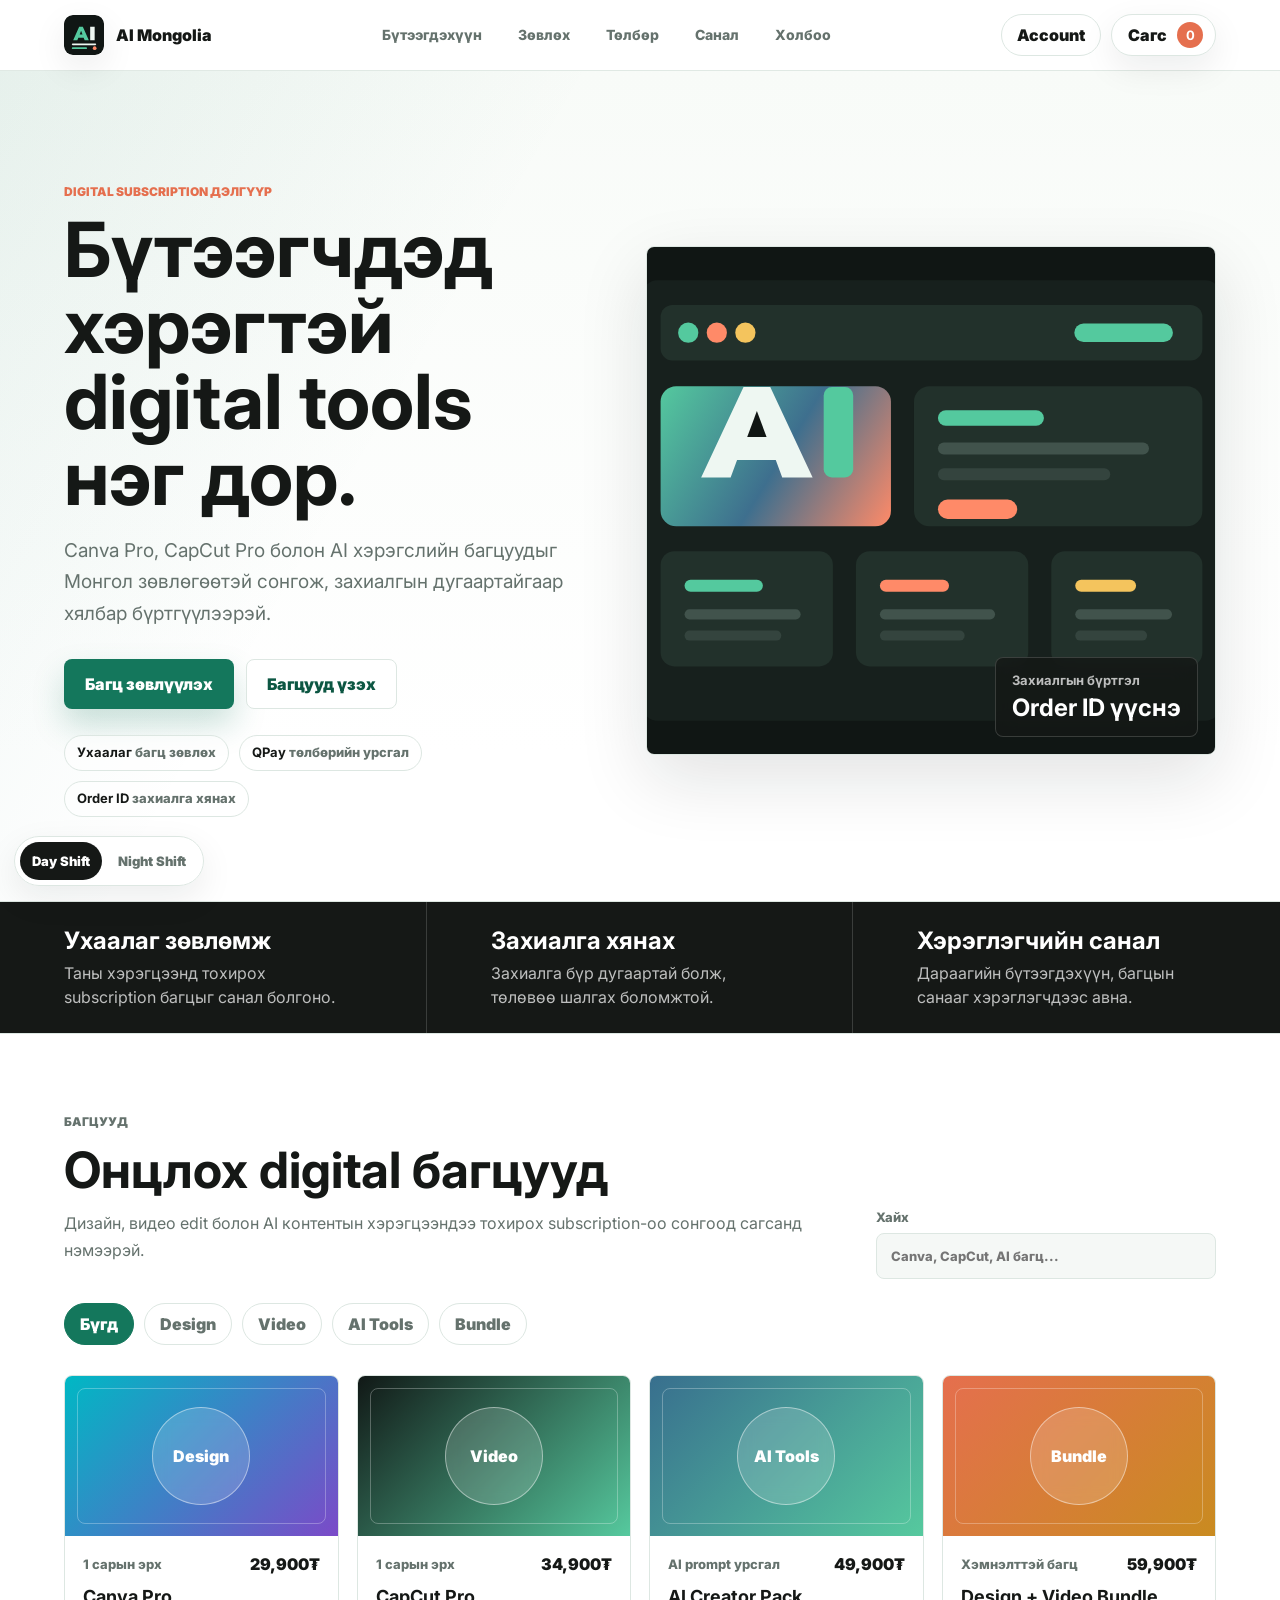
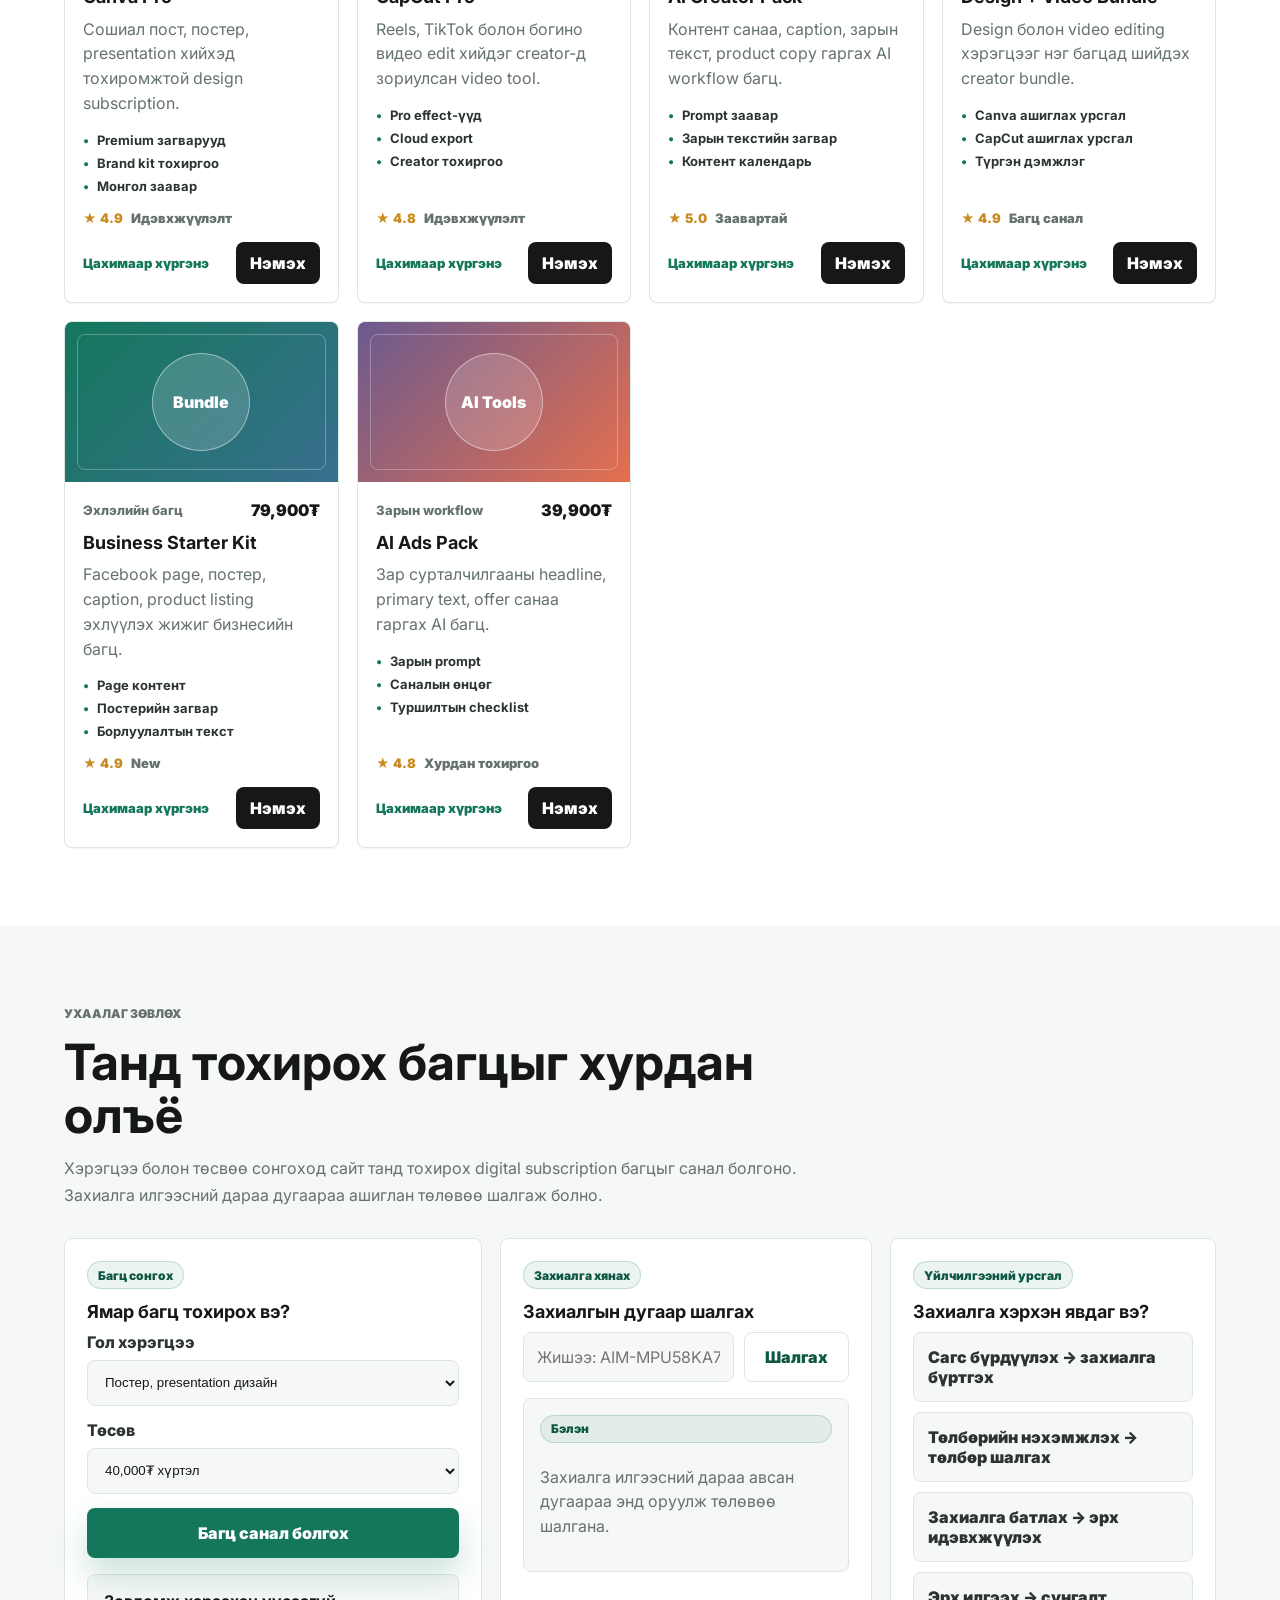
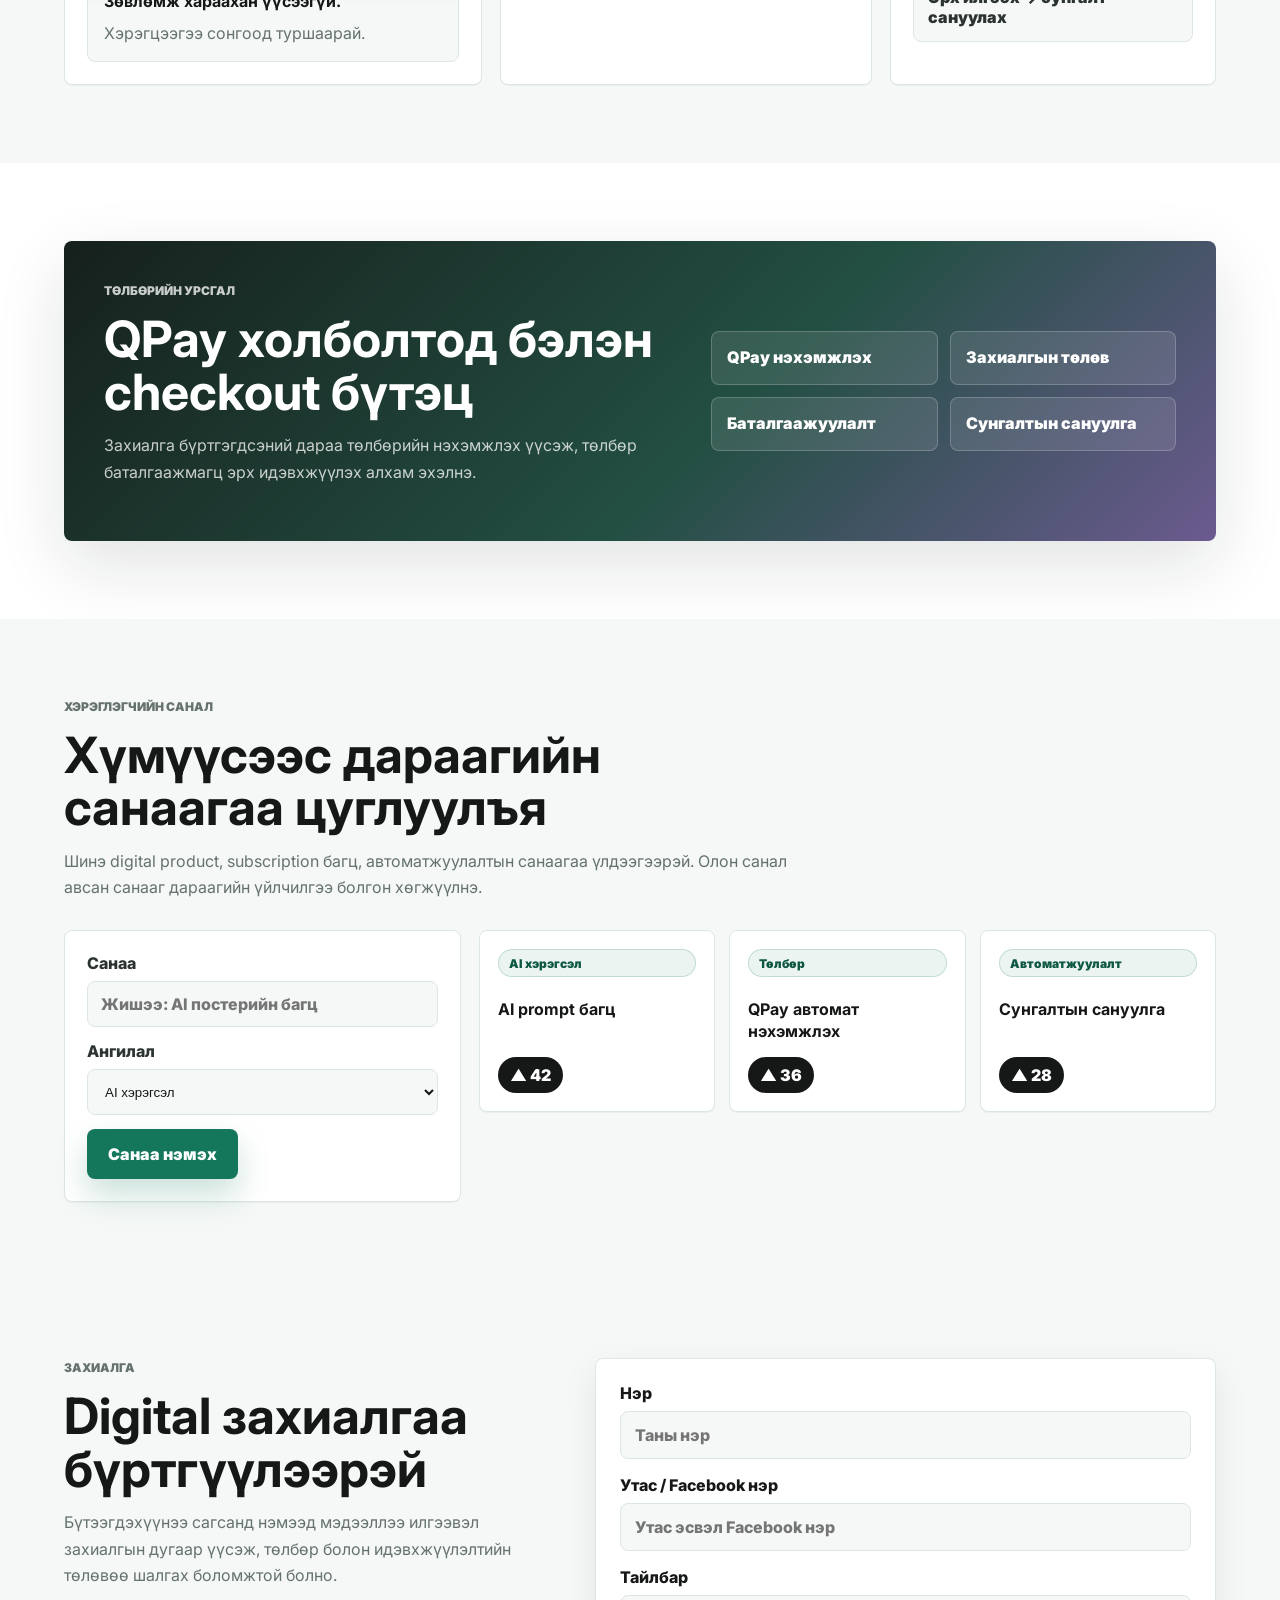
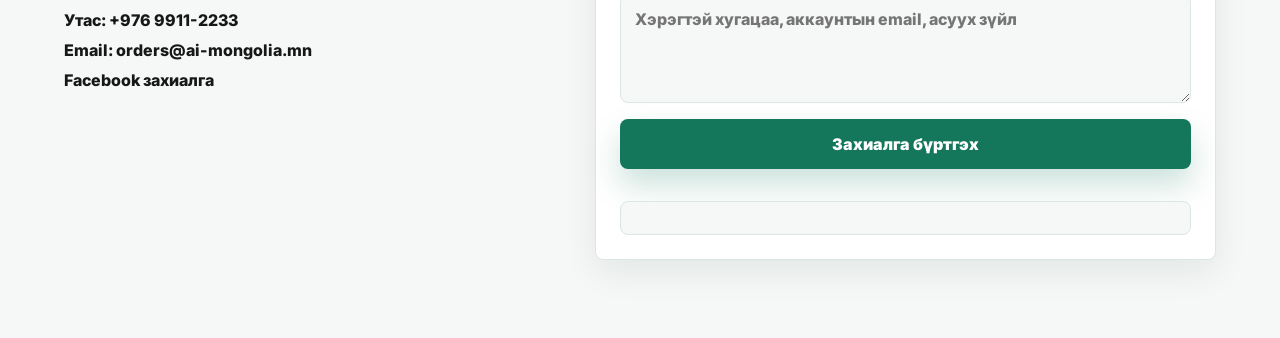
==== index.html @ 8af33111 "Add account order history and admin filters" ====
<!doctype html>
<html lang="mn">
<head>
  <meta charset="utf-8">
  <meta name="viewport" content="width=device-width, initial-scale=1">
  <title>AI Mongolia | Digital Subscription Store</title>
  <meta name="description" content="AI Mongolia нь Canva Pro, CapCut Pro болон AI хэрэгслийн багцуудыг хурдан захиалах digital subscription дэлгүүр.">
  <link rel="preconnect" href="https://fonts.googleapis.com">
  <link rel="preconnect" href="https://fonts.gstatic.com" crossorigin>
  <link href="https://fonts.googleapis.com/css2?family=Inter:wght@400;500;600;700;800;900&display=swap" rel="stylesheet">
  <link rel="stylesheet" href="styles.css">
</head>
<body data-theme="day">
  <header class="site-header">
    <a class="brand" href="#top" aria-label="AI Mongolia нүүр хуудас">
      <img class="brand-logo" src="assets/ai-mongolia-logo.svg" alt="AI Mongolia logo">
      <span class="brand-name">AI Mongolia</span>
    </a>
    <nav class="nav-links" aria-label="Үндсэн цэс">
      <a href="#products">Бүтээгдэхүүн</a>
      <a href="#engine">Зөвлөх</a>
      <a href="#payment">Төлбөр</a>
      <a href="#brainstorm">Санал</a>
      <a href="#contact">Холбоо</a>
      <a href="/admin.html" data-admin-link hidden>Admin</a>
    </nav>
    <div class="header-actions">
      <button class="account-button" type="button" data-open-account>Account</button>
      <button class="cart-button" type="button" data-open-cart aria-label="Сагс нээх">
        <span>Сагс</span>
        <strong data-cart-count>0</strong>
      </button>
    </div>
  </header>

  <main id="top">
    <section class="hero">
      <div class="hero-copy">
        <p class="eyebrow">Digital subscription дэлгүүр</p>
        <h1>Бүтээгчдэд хэрэгтэй digital tools нэг дор.</h1>
        <p class="hero-text">Canva Pro, CapCut Pro болон AI хэрэгслийн багцуудыг Монгол зөвлөгөөтэй сонгож, захиалгын дугаартайгаар хялбар бүртгүүлээрэй.</p>
        <div class="hero-actions">
          <a class="primary-action" href="#engine">Багц зөвлүүлэх</a>
          <a class="secondary-action" href="#products">Багцууд үзэх</a>
        </div>
        <div class="hero-proof" aria-label="AI Mongolia үйлчилгээний давуу тал">
          <span><strong>Ухаалаг</strong> багц зөвлөх</span>
          <span><strong>QPay</strong> төлбөрийн урсгал</span>
          <span><strong>Order ID</strong> захиалга хянах</span>
        </div>
      </div>
      <div class="hero-media" aria-label="AI Mongolia digital dashboard">
        <img class="hero-image" src="assets/digital-hero.svg" alt="AI Mongolia digital subscription dashboard visual">
        <div class="hero-badge">
          <span>Захиалгын бүртгэл</span>
          <strong>Order ID үүснэ</strong>
        </div>
      </div>
    </section>

    <section class="trust-strip" aria-label="Давуу талууд">
      <div>
        <strong>Ухаалаг зөвлөмж</strong>
        <span>Таны хэрэгцээнд тохирох subscription багцыг санал болгоно.</span>
      </div>
      <div>
        <strong>Захиалга хянах</strong>
        <span>Захиалга бүр дугаартай болж, төлөвөө шалгах боломжтой.</span>
      </div>
      <div>
        <strong>Хэрэглэгчийн санал</strong>
        <span>Дараагийн бүтээгдэхүүн, багцын санааг хэрэглэгчдээс авна.</span>
      </div>
    </section>

    <section class="section-shell products-section" id="products">
      <div class="section-heading-row">
        <div class="section-heading">
          <p class="eyebrow">Багцууд</p>
          <h2>Онцлох digital багцууд</h2>
          <p>Дизайн, видео edit болон AI контентын хэрэгцээндээ тохирох subscription-оо сонгоод сагсанд нэмээрэй.</p>
        </div>
        <label class="search-box">
          <span>Хайх</span>
          <input type="search" data-search placeholder="Canva, CapCut, AI багц...">
        </label>
      </div>
      <div class="toolbar" aria-label="Бүтээгдэхүүн шүүх">
        <button class="filter-button is-active" type="button" data-filter="all">Бүгд</button>
        <button class="filter-button" type="button" data-filter="Design">Design</button>
        <button class="filter-button" type="button" data-filter="Video">Video</button>
        <button class="filter-button" type="button" data-filter="AI Tools">AI Tools</button>
        <button class="filter-button" type="button" data-filter="Bundle">Bundle</button>
      </div>
      <div class="product-grid" data-product-grid></div>
    </section>

    <section class="engine-section" id="engine">
      <div class="section-heading">
        <p class="eyebrow">Ухаалаг зөвлөх</p>
        <h2>Танд тохирох багцыг хурдан олъё</h2>
        <p>Хэрэгцээ болон төсвөө сонгоход сайт танд тохирох digital subscription багцыг санал болгоно. Захиалга илгээсний дараа дугаараа ашиглан төлөвөө шалгаж болно.</p>
      </div>
      <div class="engine-grid">
        <form class="engine-card recommender" data-recommender-form>
          <div class="card-headline">
            <span>Багц сонгох</span>
            <h3>Ямар багц тохирох вэ?</h3>
          </div>
          <label>
            Гол хэрэгцээ
            <select name="goal">
              <option value="design">Постер, presentation дизайн</option>
              <option value="video">Reels, TikTok, богино видео</option>
              <option value="ads">Зар сурталчилгаа, caption</option>
              <option value="business">Жижиг бизнес эхлүүлэх</option>
            </select>
          </label>
          <label>
            Төсөв
            <select name="budget">
              <option value="starter">40,000₮ хүртэл</option>
              <option value="growth">80,000₮ хүртэл</option>
              <option value="pro">Premium багц</option>
            </select>
          </label>
          <button class="primary-action full-width" type="submit">Багц санал болгох</button>
          <div class="recommendation-result" data-recommendation-result>
            <strong>Зөвлөмж хараахан үүсээгүй.</strong>
            <span>Хэрэгцээгээ сонгоод туршаарай.</span>
          </div>
        </form>

        <div class="engine-card status-card">
          <div class="card-headline">
            <span>Захиалга хянах</span>
            <h3>Захиалгын дугаар шалгах</h3>
          </div>
          <form class="status-form" data-status-form>
            <input name="orderId" type="text" placeholder="Жишээ: AIM-MPU58KA7" required>
            <button class="secondary-action" type="submit">Шалгах</button>
          </form>
          <div class="status-result" data-status-result>
            <span class="status-pill">Бэлэн</span>
            <p>Захиалга илгээсний дараа авсан дугаараа энд оруулж төлөвөө шалгана.</p>
          </div>
        </div>

        <div class="engine-card automation-card">
          <div class="card-headline">
            <span>Үйлчилгээний урсгал</span>
            <h3>Захиалга хэрхэн явдаг вэ?</h3>
          </div>
          <div class="pipeline-list">
            <span>Сагс бүрдүүлэх → захиалга бүртгэх</span>
            <span>Төлбөрийн нэхэмжлэх → төлбөр шалгах</span>
            <span>Захиалга батлах → эрх идэвхжүүлэх</span>
            <span>Эрх илгээх → сунгалт сануулах</span>
          </div>
        </div>
      </div>
    </section>

    <section class="payment-section" id="payment">
      <div class="payment-panel">
        <div>
          <p class="eyebrow">Төлбөрийн урсгал</p>
          <h2>QPay холболтод бэлэн checkout бүтэц</h2>
          <p>Захиалга бүртгэгдсэний дараа төлбөрийн нэхэмжлэх үүсэж, төлбөр баталгаажмагц эрх идэвхжүүлэх алхам эхэлнэ.</p>
        </div>
        <div class="payment-list" aria-label="Төлбөрийн боломжууд">
          <span>QPay нэхэмжлэх</span>
          <span>Захиалгын төлөв</span>
          <span>Баталгаажуулалт</span>
          <span>Сунгалтын сануулга</span>
        </div>
      </div>
    </section>

    <section class="brainstorm-section" id="brainstorm">
      <div class="section-heading">
        <p class="eyebrow">Хэрэглэгчийн санал</p>
        <h2>Хүмүүсээс дараагийн санаагаа цуглуулъя</h2>
        <p>Шинэ digital product, subscription багц, автоматжуулалтын санаагаа үлдээгээрэй. Олон санал авсан санааг дараагийн үйлчилгээ болгон хөгжүүлнэ.</p>
      </div>
      <div class="brainstorm-grid">
        <form class="idea-form" data-idea-form>
          <label>
            Санаа
            <input name="title" type="text" placeholder="Жишээ: AI постерийн багц" required>
          </label>
          <label>
            Ангилал
            <select name="tag">
              <option>AI хэрэгсэл</option>
              <option>Төлбөр</option>
              <option>Автоматжуулалт</option>
              <option>Дизайн</option>
              <option>Видео</option>
            </select>
          </label>
          <button class="primary-action" type="submit">Санаа нэмэх</button>
        </form>
        <div class="idea-board" data-idea-board></div>
      </div>
    </section>

    <section class="contact-section" id="contact">
      <div class="contact-copy">
        <p class="eyebrow">Захиалга</p>
        <h2>Digital захиалгаа бүртгүүлээрэй</h2>
        <p>Бүтээгдэхүүнээ сагсанд нэмээд мэдээллээ илгээвэл захиалгын дугаар үүсэж, төлбөр болон идэвхжүүлэлтийн төлөвөө шалгах боломжтой болно.</p>
        <div class="contact-list">
          <a href="tel:+97699112233">Утас: +976 9911-2233</a>
          <a href="mailto:orders@ai-mongolia.mn">Email: orders@ai-mongolia.mn</a>
          <a href="https://www.facebook.com/" target="_blank" rel="noreferrer">Facebook захиалга</a>
        </div>
      </div>
      <form class="order-form" data-order-form>
        <label>
          Нэр
          <input name="name" type="text" placeholder="Таны нэр" required>
        </label>
        <label>
          Утас / Facebook нэр
          <input name="phone" type="text" placeholder="Утас эсвэл Facebook нэр" required>
        </label>
        <label>
          Тайлбар
          <textarea name="note" rows="4" placeholder="Хэрэгтэй хугацаа, аккаунтын email, асуух зүйл"></textarea>
        </label>
        <button class="primary-action" type="submit">Захиалга бүртгэх</button>
        <div class="order-result" data-order-result></div>
      </form>
    </section>
  </main>

  <aside class="cart-drawer" data-cart-drawer aria-hidden="true">
    <div class="cart-panel">
      <div class="cart-head">
        <div>
          <p class="eyebrow">Checkout</p>
          <h2>Таны сагс</h2>
        </div>
        <button class="icon-button" type="button" data-close-cart aria-label="Сагс хаах">×</button>
      </div>
      <div class="cart-items" data-cart-items></div>
      <div class="cart-total">
        <span>Нийт</span>
        <strong data-cart-total>0₮</strong>
      </div>
      <button class="primary-action full-width" type="button" data-copy-order>Захиалгын текст гаргах</button>
      <button class="secondary-action full-width" type="button" data-go-checkout>Захиалга бүртгүүлэх хэсэг рүү очих</button>
      <div class="copy-result" data-copy-result aria-live="polite"></div>
      <p class="cart-note">Хуулсан захиалгаа Facebook message эсвэл email-р илгээж баталгаажуулна.</p>
    </div>
  </aside>

  <aside class="account-drawer" data-account-drawer aria-hidden="true">
    <div class="account-panel">
      <div class="cart-head">
        <div>
          <p class="eyebrow">Account</p>
          <h2>Нэвтрэх / бүртгүүлэх</h2>
        </div>
        <button class="icon-button" type="button" data-close-account aria-label="Account хаах">×</button>
      </div>
      <div class="account-status" data-account-status>
        <p class="cart-note">Account үүсгээд захиалга бүртгүүлэх, admin эрхтэй бол удирдлагын хэсэг рүү орох боломжтой.</p>
      </div>
      <div class="account-tabs" role="tablist" aria-label="Account action">
        <button class="is-active" type="button" data-account-tab="login">Нэвтрэх</button>
        <button type="button" data-account-tab="register">Бүртгүүлэх</button>
      </div>
      <form class="account-form" data-login-form>
        <label>
          Email
          <input name="email" type="email" placeholder="you@example.com" required>
        </label>
        <label>
          Нууц үг
          <input name="password" type="password" placeholder="Нууц үг" required>
        </label>
        <button class="primary-action full-width" type="submit">Нэвтрэх</button>
      </form>
      <form class="account-form is-hidden" data-register-form>
        <label>
          Нэр
          <input name="name" type="text" placeholder="Таны нэр" required>
        </label>
        <label>
          Email
          <input name="email" type="email" placeholder="you@example.com" required>
        </label>
        <label>
          Нууц үг
          <input name="password" type="password" placeholder="Доод тал нь 6 тэмдэгт" minlength="6" required>
        </label>
        <button class="primary-action full-width" type="submit">Account үүсгэх</button>
      </form>
      <button class="secondary-action full-width is-hidden" type="button" data-logout>Гарах</button>
      <a class="primary-action full-width is-hidden" href="/admin.html" data-account-admin-link>Admin Panel рүү орох</a>
      <section class="account-orders is-hidden" data-account-orders-panel>
        <div class="account-orders-head">
          <strong>Миний захиалгууд</strong>
          <button class="secondary-action compact-action" type="button" data-refresh-my-orders>Шинэчлэх</button>
        </div>
        <div class="account-order-list" data-account-orders></div>
      </section>
    </div>
  </aside>

  <div class="shift-switch" role="group" aria-label="Дэлгэцийн горим сонгох">
    <button class="is-active" type="button" data-theme-option="day">Day Shift</button>
    <button type="button" data-theme-option="night">Night Shift</button>
  </div>

  <button class="mobile-cart-bar" type="button" data-open-cart>
    <span>Сагс</span>
    <strong data-mobile-cart-total>0₮</strong>
  </button>

  <div class="toast" data-toast role="status" aria-live="polite"></div>

  <script src="script.js"></script>
</body>
</html>
---- styles.css ----
:root {
  --ink: #151816;
  --soft-ink: #2b3430;
  --muted: #65726d;
  --line: #dde7e2;
  --paper: #ffffff;
  --wash: #f5f8f6;
  --mist: #edf4f1;
  --green: #14775c;
  --green-dark: #0d5743;
  --coral: #e56f4e;
  --gold: #c98b20;
  --blue: #386f8e;
  --plum: #6b5a8f;
  --shadow: 0 24px 70px rgba(18, 24, 21, 0.12);
  --soft-shadow: 0 12px 34px rgba(18, 24, 21, 0.08);
}

body[data-theme="night"] {
  --ink: #eef7f2;
  --soft-ink: #dce9e3;
  --muted: #a7b8b0;
  --line: #2b4038;
  --paper: #101614;
  --wash: #161f1b;
  --mist: #1d2a25;
  --green: #56c99e;
  --green-dark: #34a87f;
  --coral: #ff8a68;
  --gold: #f1bd56;
  --blue: #78a8c8;
  --plum: #a99ad0;
  --shadow: 0 24px 70px rgba(0, 0, 0, 0.36);
  --soft-shadow: 0 12px 34px rgba(0, 0, 0, 0.24);
}

* {
  box-sizing: border-box;
}

html {
  scroll-behavior: smooth;
}

body {
  margin: 0;
  color: var(--ink);
  background: var(--paper);
  font-family: Inter, Arial, sans-serif;
  transition: background 180ms ease, color 180ms ease;
}

a {
  color: inherit;
  text-decoration: none;
}

button,
input,
textarea {
  font: inherit;
}

button {
  -webkit-tap-highlight-color: transparent;
}

.site-header {
  position: sticky;
  top: 0;
  z-index: 30;
  display: grid;
  grid-template-columns: auto 1fr auto;
  align-items: center;
  gap: 22px;
  padding: 14px clamp(18px, 5vw, 72px);
  background: rgba(255, 255, 255, 0.88);
  border-bottom: 1px solid rgba(221, 231, 226, 0.9);
  backdrop-filter: blur(18px);
}

body[data-theme="night"] .site-header {
  background: rgba(16, 22, 20, 0.9);
  border-bottom-color: rgba(86, 201, 158, 0.18);
}

.brand,
.nav-links,
.hero-actions,
.hero-proof,
.contact-list,
.product-foot,
.rating {
  display: flex;
  align-items: center;
}

.brand {
  gap: 12px;
  font-weight: 900;
}

.brand-logo {
  width: 40px;
  height: 40px;
  border-radius: 8px;
  box-shadow: var(--soft-shadow);
}

.brand-name {
  white-space: nowrap;
}

.nav-links {
  justify-content: center;
  gap: 8px;
  color: var(--muted);
  font-size: 14px;
  font-weight: 800;
}

.nav-links a {
  min-height: 38px;
  padding: 10px 14px;
  border-radius: 999px;
}

.nav-links a:hover {
  color: var(--ink);
  background: var(--mist);
}

.cart-button,
.account-button,
.filter-button,
.icon-button {
  border: 1px solid var(--line);
  background: var(--paper);
  cursor: pointer;
}

.header-actions {
  display: flex;
  align-items: center;
  justify-content: end;
  gap: 10px;
}

.account-button {
  min-height: 42px;
  padding: 0 15px;
  color: var(--ink);
  border-radius: 999px;
  font-weight: 900;
}

.account-button:hover {
  background: var(--mist);
}

.cart-button {
  display: inline-flex;
  align-items: center;
  gap: 10px;
  min-height: 42px;
  padding: 0 12px 0 16px;
  border-radius: 999px;
  box-shadow: var(--soft-shadow);
  color: var(--ink);
  font-weight: 900;
}

.cart-button strong {
  display: grid;
  min-width: 26px;
  height: 26px;
  place-items: center;
  color: white;
  background: var(--coral);
  border-radius: 999px;
  font-size: 13px;
}

.hero {
  display: grid;
  grid-template-columns: minmax(280px, 0.94fr) minmax(340px, 1.06fr);
  align-items: center;
  min-height: calc(100vh - 70px);
  gap: clamp(30px, 6vw, 86px);
  padding: clamp(38px, 6vw, 82px) clamp(18px, 5vw, 72px) 48px;
  background:
    linear-gradient(120deg, rgba(20, 119, 92, 0.08), transparent 34%),
    linear-gradient(180deg, #f8fbf8 0%, #ffffff 82%);
}

body[data-theme="night"] .hero {
  background:
    linear-gradient(120deg, rgba(86, 201, 158, 0.09), transparent 34%),
    linear-gradient(180deg, #141c19 0%, #101614 82%);
}

.hero-copy,
.section-heading {
  max-width: 760px;
}

.eyebrow {
  margin: 0 0 12px;
  color: var(--coral);
  font-size: 12px;
  font-weight: 900;
  letter-spacing: 0;
  text-transform: uppercase;
}

h1,
h2,
h3,
p {
  margin-top: 0;
}

h1 {
  margin-bottom: 20px;
  font-size: clamp(42px, 6vw, 76px);
  line-height: 1;
  letter-spacing: 0;
}

h2 {
  margin-bottom: 14px;
  font-size: clamp(30px, 4vw, 50px);
  line-height: 1.05;
  letter-spacing: 0;
}

h3 {
  margin-bottom: 8px;
  font-size: 18px;
  line-height: 1.25;
}

.hero-text,
.section-heading p,
.workflow-card p,
.contact-copy p,
.cart-note,
.payment-panel p {
  color: var(--muted);
  line-height: 1.65;
}

.hero-text {
  max-width: 610px;
  font-size: clamp(16px, 2vw, 19px);
}

.hero-actions {
  flex-wrap: wrap;
  gap: 12px;
  margin-top: 30px;
}

.primary-action,
.secondary-action,
.danger-action {
  display: inline-flex;
  align-items: center;
  justify-content: center;
  min-height: 50px;
  padding: 0 20px;
  border: 1px solid transparent;
  border-radius: 8px;
  cursor: pointer;
  font-weight: 900;
}

.primary-action {
  color: white;
  background: var(--green);
  box-shadow: 0 16px 32px rgba(20, 119, 92, 0.22);
}

body[data-theme="night"] .primary-action {
  color: #101614;
}

.primary-action:hover {
  background: var(--green-dark);
}

.secondary-action {
  color: var(--green-dark);
  background: var(--paper);
  border-color: var(--line);
}

body[data-theme="night"] .secondary-action {
  color: var(--ink);
}

.secondary-action:hover {
  background: var(--mist);
}

.danger-action {
  color: #8b2f1f;
  background: rgba(229, 111, 78, 0.1);
  border-color: rgba(229, 111, 78, 0.32);
}

.danger-action:hover {
  color: white;
  background: var(--coral);
}

.hero-proof {
  flex-wrap: wrap;
  gap: 10px;
  margin-top: 26px;
}

.hero-proof span {
  min-height: 36px;
  padding: 8px 12px;
  color: var(--muted);
  border: 1px solid var(--line);
  border-radius: 999px;
  background: rgba(255, 255, 255, 0.62);
  font-size: 13px;
  font-weight: 800;
}

body[data-theme="night"] .hero-proof span {
  background: rgba(16, 22, 20, 0.58);
}

.hero-proof strong {
  color: var(--ink);
}

.hero-media {
  position: relative;
}

.hero-image {
  display: block;
  width: 100%;
  aspect-ratio: 1.12 / 1;
  object-fit: cover;
  border: 1px solid var(--line);
  border-radius: 8px;
  box-shadow: var(--shadow);
}

.hero-badge {
  position: absolute;
  right: 18px;
  bottom: 18px;
  min-width: 176px;
  padding: 14px 16px;
  color: white;
  background: rgba(21, 24, 22, 0.84);
  border: 1px solid rgba(255, 255, 255, 0.16);
  border-radius: 8px;
  backdrop-filter: blur(12px);
}

.hero-badge span {
  display: block;
  margin-bottom: 5px;
  color: rgba(255, 255, 255, 0.72);
  font-size: 13px;
  font-weight: 700;
}

.hero-badge strong {
  font-size: 24px;
}

.trust-strip {
  display: grid;
  grid-template-columns: repeat(3, 1fr);
  border-top: 1px solid var(--line);
  border-bottom: 1px solid var(--line);
  background: var(--ink);
  color: white;
}

body[data-theme="night"] .trust-strip {
  background: #0c1210;
}

.trust-strip div {
  padding: 24px clamp(18px, 5vw, 72px);
  border-right: 1px solid rgba(255, 255, 255, 0.16);
}

.trust-strip div:last-child {
  border-right: 0;
}

.trust-strip strong {
  display: block;
  margin-bottom: 6px;
  font-size: clamp(18px, 2.2vw, 24px);
}

.trust-strip span {
  color: rgba(255, 255, 255, 0.72);
  line-height: 1.5;
}

.section-shell,
.feature-band,
.engine-section,
.payment-section,
.brainstorm-section,
.contact-section {
  padding: 78px clamp(18px, 5vw, 72px);
  scroll-margin-top: 118px;
}

.products-section {
  background: var(--paper);
}

.section-heading-row {
  display: flex;
  align-items: end;
  justify-content: space-between;
  gap: 22px;
}

.search-box {
  display: grid;
  gap: 8px;
  width: min(340px, 100%);
  color: var(--muted);
  font-size: 13px;
  font-weight: 800;
}

.search-box input,
.order-form input,
.order-form textarea {
  width: 100%;
  color: var(--ink);
  border: 1px solid var(--line);
  border-radius: 8px;
  background: var(--wash);
  outline: none;
}

.search-box input {
  min-height: 46px;
  padding: 0 14px;
}

.search-box input:focus,
.order-form input:focus,
.order-form textarea:focus {
  border-color: rgba(20, 119, 92, 0.55);
  box-shadow: 0 0 0 4px rgba(20, 119, 92, 0.12);
}

.toolbar {
  display: flex;
  flex-wrap: wrap;
  gap: 10px;
  margin: 24px 0 30px;
}

.filter-button {
  min-height: 42px;
  padding: 0 15px;
  border-radius: 999px;
  color: var(--muted);
  font-weight: 900;
}

.filter-button.is-active {
  color: white;
  border-color: var(--green);
  background: var(--green);
}

.product-grid {
  display: grid;
  grid-template-columns: repeat(4, minmax(0, 1fr));
  gap: 18px;
}

.product-card {
  display: flex;
  min-height: 100%;
  overflow: hidden;
  flex-direction: column;
  border: 1px solid var(--line);
  border-radius: 8px;
  background: var(--paper);
  box-shadow: 0 1px 0 rgba(18, 24, 21, 0.04);
  transition: transform 180ms ease, box-shadow 180ms ease, border-color 180ms ease;
}

.product-card:hover {
  transform: translateY(-3px);
  border-color: rgba(20, 119, 92, 0.28);
  box-shadow: var(--soft-shadow);
}

body[data-theme="night"] .product-card {
  border-color: rgba(86, 201, 158, 0.18);
  background: linear-gradient(180deg, #131d19 0%, #101614 100%);
  box-shadow: 0 1px 0 rgba(86, 201, 158, 0.08);
}

body[data-theme="night"] .product-card:hover {
  border-color: rgba(255, 138, 104, 0.5);
  box-shadow: 0 18px 44px rgba(86, 201, 158, 0.14), 0 0 0 1px rgba(255, 138, 104, 0.18);
}

.product-thumb {
  position: relative;
  display: grid;
  min-height: 160px;
  place-items: center;
  padding: 22px;
  color: white;
  background: var(--thumb-bg);
  text-align: center;
}

.product-thumb::after {
  position: absolute;
  inset: 12px;
  content: "";
  border: 1px solid rgba(255, 255, 255, 0.28);
  border-radius: 8px;
}

.product-thumb span {
  position: relative;
  z-index: 1;
  display: grid;
  width: 98px;
  height: 98px;
  place-items: center;
  padding: 10px;
  border: 1px solid rgba(255, 255, 255, 0.45);
  border-radius: 50%;
  background: rgba(255, 255, 255, 0.16);
  backdrop-filter: blur(8px);
  font-weight: 900;
}

.product-image {
  position: absolute;
  inset: 0;
  width: 100%;
  height: 100%;
  object-fit: cover;
}

.product-thumb:has(.product-image)::after {
  background: linear-gradient(180deg, transparent 0%, rgba(0, 0, 0, 0.2) 100%);
}

.product-body {
  display: flex;
  flex: 1;
  flex-direction: column;
  padding: 18px;
}

.product-meta,
.product-foot,
.cart-head,
.cart-row,
.cart-total {
  display: flex;
  align-items: center;
  justify-content: space-between;
  gap: 12px;
}

.product-meta {
  margin-bottom: 12px;
}

.category {
  color: var(--muted);
  font-size: 13px;
  font-weight: 800;
}

.price {
  color: var(--ink);
  font-weight: 900;
  white-space: nowrap;
}

body[data-theme="night"] .price {
  color: var(--gold);
}

.product-body p {
  min-height: 50px;
  color: var(--muted);
  line-height: 1.55;
}

.product-benefits {
  display: grid;
  gap: 7px;
  margin: 0 0 16px;
  padding: 0;
  list-style: none;
}

.product-benefits li {
  color: var(--soft-ink);
  font-size: 13px;
  font-weight: 700;
}

.product-benefits li::before {
  content: "•";
  margin-right: 8px;
  color: var(--green);
}

.rating {
  gap: 8px;
  margin: auto 0 16px;
  color: var(--gold);
  font-size: 13px;
  font-weight: 900;
}

.rating span:last-child {
  color: var(--muted);
}

.stock {
  color: var(--green);
  font-size: 13px;
  font-weight: 900;
  white-space: nowrap;
}

body[data-theme="night"] .stock {
  color: #7be1b8;
}

.add-button {
  min-height: 42px;
  padding: 0 14px;
  color: white;
  border: 0;
  border-radius: 8px;
  background: var(--ink);
  cursor: pointer;
  font-weight: 900;
  white-space: nowrap;
}

.add-button:hover {
  background: var(--green);
}

body[data-theme="night"] .add-button {
  color: #0c1210;
  background: linear-gradient(135deg, #7be1b8 0%, #f1bd56 100%);
  border: 1px solid rgba(255, 255, 255, 0.16);
  box-shadow: 0 10px 24px rgba(86, 201, 158, 0.22);
}

body[data-theme="night"] .add-button:hover,
body[data-theme="night"] .add-button:focus-visible {
  background: linear-gradient(135deg, #ff8a68 0%, #f1bd56 100%);
  box-shadow: 0 14px 34px rgba(255, 138, 104, 0.26), 0 0 0 4px rgba(255, 138, 104, 0.14);
  outline: none;
}

.feature-band {
  background: var(--wash);
}

.workflow-grid {
  display: grid;
  grid-template-columns: repeat(4, minmax(0, 1fr));
  gap: 16px;
  margin-top: 30px;
}

.workflow-card {
  padding: 22px;
  border: 1px solid var(--line);
  border-radius: 8px;
  background: var(--paper);
}

.workflow-card span {
  display: inline-grid;
  min-width: 42px;
  height: 34px;
  margin-bottom: 16px;
  place-items: center;
  color: white;
  background: var(--blue);
  border-radius: 999px;
  font-size: 13px;
  font-weight: 900;
}

.payment-section {
  background: var(--paper);
}

.engine-section,
.brainstorm-section {
  padding: 78px clamp(18px, 5vw, 72px);
  background: var(--wash);
  scroll-margin-top: 118px;
}

.engine-grid {
  display: grid;
  grid-template-columns: minmax(280px, 0.9fr) minmax(280px, 0.8fr) minmax(260px, 0.7fr);
  gap: 18px;
  margin-top: 30px;
}

.engine-card,
.idea-form,
.idea-card {
  border: 1px solid var(--line);
  border-radius: 8px;
  background: var(--paper);
  box-shadow: 0 1px 0 rgba(18, 24, 21, 0.04);
}

.engine-card,
.idea-form {
  padding: 22px;
}

.card-headline span,
.status-pill,
.idea-card span {
  display: inline-flex;
  min-height: 28px;
  align-items: center;
  margin-bottom: 12px;
  padding: 5px 10px;
  color: var(--green-dark);
  border: 1px solid rgba(20, 119, 92, 0.2);
  border-radius: 999px;
  background: rgba(20, 119, 92, 0.08);
  font-size: 12px;
  font-weight: 900;
}

body[data-theme="night"] .card-headline span,
body[data-theme="night"] .status-pill,
body[data-theme="night"] .idea-card span {
  color: var(--green);
  background: rgba(86, 201, 158, 0.1);
}

.engine-card label,
.idea-form label {
  display: grid;
  gap: 8px;
  margin-bottom: 14px;
  color: var(--soft-ink);
  font-weight: 800;
}

.engine-card select,
.status-form input,
.idea-form input,
.idea-form select {
  width: 100%;
  min-height: 46px;
  padding: 0 13px;
  color: var(--ink);
  border: 1px solid var(--line);
  border-radius: 8px;
  background: var(--wash);
  outline: none;
}

.recommendation-result,
.status-result,
.order-result {
  display: grid;
  gap: 10px;
  margin-top: 16px;
  padding: 16px;
  border: 1px solid var(--line);
  border-radius: 8px;
  background: var(--wash);
}

.recommendation-result span,
.status-result p,
.order-result p {
  color: var(--muted);
  line-height: 1.55;
}

.status-form {
  display: grid;
  grid-template-columns: 1fr auto;
  gap: 10px;
}

.progress-track {
  overflow: hidden;
  width: 100%;
  height: 10px;
  border-radius: 999px;
  background: var(--line);
}

.progress-track span {
  display: block;
  height: 100%;
  border-radius: inherit;
  background: var(--green);
}

.status-timeline {
  display: grid;
  gap: 8px;
  margin: 0;
  padding: 0;
  list-style: none;
}

.status-timeline li {
  color: var(--muted);
  font-size: 14px;
  font-weight: 800;
}

.status-timeline li::before {
  content: "○";
  margin-right: 8px;
  color: var(--muted);
}

.status-timeline li.is-done {
  color: var(--soft-ink);
}

.status-timeline li.is-done::before {
  content: "●";
  color: var(--green);
}

.pipeline-list {
  display: grid;
  gap: 10px;
}

.pipeline-list span {
  padding: 14px;
  color: var(--soft-ink);
  border: 1px solid var(--line);
  border-radius: 8px;
  background: var(--wash);
  font-weight: 900;
}

.payment-panel {
  display: grid;
  grid-template-columns: minmax(260px, 1fr) minmax(260px, 0.8fr);
  gap: 26px;
  align-items: center;
  padding: clamp(24px, 4vw, 40px);
  color: white;
  background: linear-gradient(135deg, #16201c, #234f43 58%, #6b5a8f);
  border-radius: 8px;
  box-shadow: var(--shadow);
}

.brainstorm-grid {
  display: grid;
  grid-template-columns: minmax(260px, 0.7fr) minmax(300px, 1.3fr);
  gap: 18px;
  margin-top: 30px;
  align-items: start;
}

.idea-board {
  display: grid;
  grid-template-columns: repeat(3, minmax(0, 1fr));
  gap: 14px;
}

.idea-card {
  display: grid;
  gap: 10px;
  padding: 18px;
}

.idea-card strong {
  min-height: 48px;
  line-height: 1.35;
}

.idea-card button {
  justify-self: start;
  min-height: 36px;
  padding: 0 12px;
  color: white;
  border: 0;
  border-radius: 999px;
  background: var(--ink);
  cursor: pointer;
  font-weight: 900;
}

.order-success {
  display: grid;
  gap: 9px;
}

.order-success strong {
  font-size: 24px;
}

.payment-panel .eyebrow,
.payment-panel p {
  color: rgba(255, 255, 255, 0.76);
}

.payment-list {
  display: grid;
  grid-template-columns: repeat(2, minmax(0, 1fr));
  gap: 12px;
}

.payment-list span {
  min-height: 54px;
  padding: 15px;
  border: 1px solid rgba(255, 255, 255, 0.2);
  border-radius: 8px;
  background: rgba(255, 255, 255, 0.1);
  font-weight: 900;
}

.contact-section {
  display: grid;
  grid-template-columns: minmax(260px, 0.8fr) minmax(280px, 1fr);
  gap: 34px;
  align-items: start;
  background: var(--wash);
}

.contact-list {
  flex-direction: column;
  align-items: flex-start;
  gap: 10px;
  margin-top: 22px;
  font-weight: 800;
}

.contact-list a:hover {
  color: var(--green);
}

.order-form {
  display: grid;
  gap: 16px;
  padding: 24px;
  border: 1px solid var(--line);
  border-radius: 8px;
  background: var(--paper);
  box-shadow: var(--soft-shadow);
}

.order-form label {
  display: grid;
  gap: 8px;
  font-weight: 800;
}

.order-form input,
.order-form textarea {
  padding: 13px 14px;
  resize: vertical;
}

.cart-drawer {
  position: fixed;
  inset: 0;
  z-index: 50;
  display: none;
  justify-content: flex-end;
  background: rgba(18, 24, 21, 0.42);
}

.cart-drawer.is-open,
.account-drawer.is-open {
  display: flex;
}

.account-drawer {
  position: fixed;
  inset: 0;
  z-index: 50;
  display: none;
  justify-content: flex-end;
  background: rgba(18, 24, 21, 0.42);
}

.cart-panel {
  width: min(460px, 100%);
  height: 100%;
  overflow: auto;
  padding: 22px;
  background: var(--paper);
  box-shadow: var(--shadow);
}

.account-panel {
  width: min(460px, 100%);
  height: 100%;
  overflow: auto;
  padding: 22px;
  background: var(--paper);
  box-shadow: var(--shadow);
}

.account-tabs {
  display: flex;
  gap: 8px;
  margin: 18px 0;
  padding: 5px;
  border: 1px solid var(--line);
  border-radius: 999px;
  background: var(--wash);
}

.account-tabs button {
  flex: 1;
  min-height: 38px;
  color: var(--muted);
  border: 0;
  border-radius: 999px;
  background: transparent;
  cursor: pointer;
  font-weight: 900;
}

.account-tabs button.is-active {
  color: white;
  background: var(--ink);
}

.account-form {
  display: grid;
  gap: 14px;
}

.account-form label {
  display: grid;
  gap: 8px;
  font-weight: 800;
}

.account-form input {
  width: 100%;
  min-height: 46px;
  padding: 0 13px;
  color: var(--ink);
  border: 1px solid var(--line);
  border-radius: 8px;
  background: var(--wash);
}

.account-user-card {
  display: grid;
  gap: 6px;
  padding: 14px;
  border: 1px solid var(--line);
  border-radius: 8px;
  background: var(--wash);
}

.account-user-card span {
  color: var(--muted);
  font-weight: 800;
}

.account-orders {
  display: grid;
  gap: 12px;
  margin-top: 16px;
}

.account-orders-head,
.account-order-foot {
  display: flex;
  align-items: center;
  justify-content: space-between;
  gap: 10px;
}

.account-order-list {
  display: grid;
  gap: 10px;
}

.account-order-card {
  display: grid;
  gap: 10px;
  padding: 14px;
  border: 1px solid var(--line);
  border-radius: 8px;
  background: var(--wash);
}

.account-order-card strong,
.account-order-card small {
  display: block;
}

.account-order-card small,
.account-order-card p {
  margin: 0;
  color: var(--muted);
  line-height: 1.5;
}

.account-order-foot span {
  color: var(--green-dark);
  font-weight: 900;
}

.compact-action {
  min-height: 38px;
  padding: 0 12px;
  font-size: 13px;
}

.is-hidden {
  display: none !important;
}

.cart-head {
  margin-bottom: 20px;
}

.cart-head h2 {
  margin: 0;
  font-size: 30px;
}

.icon-button {
  width: 42px;
  height: 42px;
  border-radius: 8px;
  color: var(--ink);
  font-size: 24px;
  line-height: 1;
}

.cart-items {
  display: grid;
  gap: 12px;
}

.cart-row {
  padding: 14px 0;
  border-bottom: 1px solid var(--line);
}

.cart-row small {
  display: block;
  margin-top: 5px;
  color: var(--muted);
}

.qty {
  display: flex;
  align-items: center;
  gap: 8px;
}

.qty button {
  width: 32px;
  height: 32px;
  color: var(--ink);
  border: 1px solid var(--line);
  border-radius: 8px;
  background: var(--paper);
  cursor: pointer;
}

.cart-total {
  margin: 24px 0 16px;
  font-size: 20px;
}

.copy-result:empty {
  display: none;
}

.copy-box {
  display: grid;
  gap: 10px;
  margin-top: 14px;
  padding: 14px;
  border: 1px solid var(--line);
  border-radius: 8px;
  background: var(--wash);
}

.copy-box textarea {
  width: 100%;
  padding: 12px;
  color: var(--ink);
  border: 1px solid var(--line);
  border-radius: 8px;
  background: var(--paper);
  line-height: 1.5;
  resize: vertical;
}

.copy-box small {
  color: var(--muted);
  font-weight: 800;
}

.full-width {
  width: 100%;
}

.shift-switch {
  position: fixed;
  left: 14px;
  bottom: 14px;
  z-index: 36;
  display: inline-flex;
  gap: 4px;
  padding: 5px;
  border: 1px solid var(--line);
  border-radius: 999px;
  background: rgba(255, 255, 255, 0.84);
  box-shadow: var(--soft-shadow);
  backdrop-filter: blur(14px);
}

body[data-theme="night"] .shift-switch {
  background: rgba(16, 22, 20, 0.84);
}

.shift-switch button {
  min-height: 38px;
  padding: 0 12px;
  color: var(--muted);
  border: 0;
  border-radius: 999px;
  background: transparent;
  cursor: pointer;
  font-size: 13px;
  font-weight: 900;
}

.shift-switch button.is-active {
  color: white;
  background: var(--ink);
}

body[data-theme="night"] .shift-switch button.is-active {
  color: #101614;
  background: var(--green);
}

.mobile-cart-bar {
  position: fixed;
  right: 14px;
  bottom: 14px;
  z-index: 35;
  display: none;
  align-items: center;
  justify-content: space-between;
  gap: 18px;
  min-width: 180px;
  min-height: 54px;
  padding: 0 16px;
  color: white;
  border: 0;
  border-radius: 999px;
  background: var(--ink);
  box-shadow: var(--shadow);
  cursor: pointer;
  font-weight: 900;
}

.mobile-cart-bar strong {
  color: #bde8d7;
}

.toast {
  position: fixed;
  right: 18px;
  bottom: 84px;
  z-index: 60;
  max-width: min(340px, calc(100vw - 36px));
  padding: 13px 15px;
  color: white;
  background: rgba(21, 24, 22, 0.92);
  border-radius: 8px;
  box-shadow: var(--soft-shadow);
  font-weight: 800;
  opacity: 0;
  transform: translateY(10px);
  pointer-events: none;
  transition: opacity 160ms ease, transform 160ms ease;
}

.toast.is-visible {
  opacity: 1;
  transform: translateY(0);
}

.admin-page {
  min-height: calc(100vh - 70px);
  background: var(--wash);
}

.admin-hero,
.admin-summary,
.admin-warning,
.admin-orders,
.admin-setup,
.admin-users {
  padding: 54px clamp(18px, 5vw, 72px);
}

.admin-hero {
  display: grid;
  grid-template-columns: minmax(280px, 1fr) minmax(280px, 420px);
  gap: 28px;
  align-items: end;
  background: var(--paper);
  border-bottom: 1px solid var(--line);
}

.admin-hero h1 {
  font-size: clamp(40px, 5vw, 64px);
}

.admin-toolbar {
  display: grid;
  gap: 12px;
  padding: 20px;
  border: 1px solid var(--line);
  border-radius: 8px;
  background: var(--wash);
}

.admin-toolbar label {
  display: grid;
  gap: 8px;
  font-weight: 800;
}

.admin-toolbar input,
.admin-order-actions select {
  width: 100%;
  min-height: 46px;
  padding: 0 13px;
  color: var(--ink);
  border: 1px solid var(--line);
  border-radius: 8px;
  background: var(--paper);
}

.admin-summary {
  display: grid;
  grid-template-columns: repeat(4, minmax(0, 1fr));
  gap: 14px;
}

.admin-summary div,
.admin-order-card {
  border: 1px solid var(--line);
  border-radius: 8px;
  background: var(--paper);
  box-shadow: 0 1px 0 rgba(18, 24, 21, 0.04);
}

.admin-summary div {
  padding: 20px;
}

.admin-summary span {
  display: block;
  margin-bottom: 8px;
  color: var(--muted);
  font-weight: 800;
}

.admin-summary strong {
  font-size: 24px;
}

.admin-orders,
.admin-products,
.admin-setup,
.admin-users {
  padding-top: 0;
}

.setup-grid {
  display: grid;
  grid-template-columns: repeat(3, minmax(0, 1fr));
  gap: 14px;
}

.setup-card {
  display: grid;
  gap: 8px;
  padding: 18px;
  border: 1px solid var(--line);
  border-radius: 8px;
  background: var(--paper);
}

.setup-card span {
  justify-self: start;
  min-height: 28px;
  padding: 6px 10px;
  border-radius: 999px;
  font-size: 12px;
  font-weight: 900;
}

.setup-card.is-ok span {
  color: var(--green-dark);
  background: rgba(20, 119, 92, 0.12);
}

.setup-card.is-missing span {
  color: #8b2f1f;
  background: rgba(229, 111, 78, 0.12);
}

.setup-card p {
  margin: 0;
  color: var(--muted);
  line-height: 1.5;
}

.admin-warning {
  padding-top: 0;
}

.admin-warning[hidden] {
  display: none;
}

.admin-warning strong,
.admin-warning p {
  display: block;
  max-width: 980px;
  margin: 0;
  padding: 16px 18px;
  border: 1px solid rgba(229, 111, 78, 0.32);
  background: rgba(229, 111, 78, 0.08);
}

.admin-warning strong {
  padding-bottom: 4px;
  border-bottom: 0;
  border-radius: 8px 8px 0 0;
}

.admin-warning p {
  padding-top: 0;
  color: var(--muted);
  border-top: 0;
  border-radius: 0 0 8px 8px;
}

.admin-orders-head {
  display: flex;
  align-items: end;
  justify-content: space-between;
  gap: 20px;
  margin-bottom: 18px;
}

.admin-orders-head h2 {
  margin-bottom: 0;
}

.admin-order-tools {
  display: grid;
  grid-template-columns: minmax(220px, 1fr) minmax(180px, 260px);
  gap: 12px;
  margin-bottom: 16px;
}

.admin-order-tools label {
  display: grid;
  gap: 8px;
  color: var(--soft-ink);
  font-weight: 800;
}

.admin-order-tools input,
.admin-order-tools select {
  width: 100%;
  min-height: 46px;
  padding: 0 13px;
  color: var(--ink);
  border: 1px solid var(--line);
  border-radius: 8px;
  background: var(--paper);
}

.admin-order-list {
  display: grid;
  gap: 14px;
}

.admin-order-card {
  display: grid;
  gap: 16px;
  padding: 20px;
}

.admin-order-top,
.admin-order-actions {
  display: flex;
  align-items: center;
  justify-content: space-between;
  gap: 14px;
}

.admin-order-top h3 {
  margin-bottom: 4px;
  font-size: 22px;
}

.admin-order-top p,
.admin-orders-head p {
  margin: 0;
  color: var(--muted);
}

.admin-order-details {
  display: grid;
  grid-template-columns: repeat(4, minmax(0, 1fr));
  gap: 10px;
  color: var(--muted);
}

.admin-order-details strong {
  color: var(--ink);
}

.admin-order-actions select {
  max-width: 320px;
}

.product-admin-form {
  display: grid;
  grid-template-columns: repeat(3, minmax(0, 1fr));
  gap: 14px;
  margin-bottom: 20px;
  padding: 20px;
  border: 1px solid var(--line);
  border-radius: 8px;
  background: var(--paper);
}

.product-admin-form label {
  display: grid;
  gap: 8px;
  font-weight: 800;
}

.product-admin-form input,
.product-admin-form select,
.product-admin-form textarea {
  width: 100%;
  min-height: 46px;
  padding: 12px 13px;
  color: var(--ink);
  border: 1px solid var(--line);
  border-radius: 8px;
  background: var(--wash);
}

.wide-field {
  grid-column: 1 / -1;
}

.product-form-actions {
  display: flex;
  flex-wrap: wrap;
  gap: 12px;
}

.admin-product-list {
  display: grid;
  gap: 14px;
}

.admin-product-card {
  display: grid;
  grid-template-columns: 150px 1fr auto;
  gap: 16px;
  align-items: center;
  padding: 16px;
  border: 1px solid var(--line);
  border-radius: 8px;
  background: var(--paper);
}

.admin-product-preview {
  position: relative;
  display: grid;
  overflow: hidden;
  height: 108px;
  place-items: center;
  color: white;
  border-radius: 8px;
  background: var(--thumb-bg);
  font-weight: 900;
}

.admin-product-preview img {
  width: 100%;
  height: 100%;
  object-fit: cover;
}

.admin-product-info p {
  color: var(--muted);
}

.admin-product-info strong {
  color: var(--green);
}

.admin-user-list {
  display: grid;
  gap: 12px;
}

.admin-user-card {
  display: grid;
  grid-template-columns: 1fr auto;
  align-items: center;
  gap: 16px;
  padding: 16px;
  border: 1px solid var(--line);
  border-radius: 18px;
  background: var(--paper);
}

.admin-user-card h3 {
  margin: 8px 0 4px;
}

.admin-user-card p {
  margin: 0;
  color: var(--muted);
}

.admin-user-actions {
  display: flex;
  gap: 10px;
  align-items: center;
}

.admin-user-actions select {
  min-height: 42px;
  border: 1px solid var(--line);
  border-radius: 14px;
  background: var(--paper);
  color: var(--ink);
  padding: 0 12px;
}

@media (max-width: 1120px) {
  .product-grid,
  .workflow-grid,
  .engine-grid,
  .idea-board {
    grid-template-columns: repeat(2, minmax(0, 1fr));
  }

  .automation-card {
    grid-column: 1 / -1;
  }
}

@media (max-width: 920px) {
  .hero,
  .contact-section,
  .payment-panel,
  .brainstorm-grid,
  .admin-hero {
    grid-template-columns: 1fr;
  }

  .hero {
    min-height: auto;
  }
}

@media (max-width: 720px) {
  body {
    padding-bottom: 72px;
  }

  .site-header {
    grid-template-columns: 1fr auto;
    gap: 12px;
    padding: 12px 16px;
  }

  .cart-button {
    grid-column: 2;
    grid-row: 1;
    justify-self: end;
    box-shadow: none;
  }

  .nav-links {
    grid-column: 1 / -1;
    grid-row: 2;
    justify-content: flex-start;
    gap: 6px;
    overflow-x: auto;
    padding-bottom: 2px;
  }

  .nav-links a {
    flex: 0 0 auto;
  }

  .hero {
    padding: 30px 16px 34px;
  }

  h1 {
    font-size: 39px;
  }

  .hero-actions a,
  .hero-actions button {
    flex: 1;
    min-width: 150px;
  }

  .hero-badge {
    right: 10px;
    bottom: 10px;
    min-width: 145px;
  }

  .trust-strip,
  .product-grid,
  .workflow-grid,
  .engine-grid,
  .idea-board,
  .payment-list,
  .setup-grid,
  .admin-order-tools,
  .admin-summary,
  .admin-order-details {
    grid-template-columns: 1fr;
  }

  .automation-card {
    grid-column: auto;
  }

  .status-form {
    grid-template-columns: 1fr;
  }

  .trust-strip div {
    padding: 18px 16px;
    border-right: 0;
    border-bottom: 1px solid rgba(255, 255, 255, 0.16);
  }

  .trust-strip div:last-child {
    border-bottom: 0;
  }

  .section-shell,
  .feature-band,
  .engine-section,
  .payment-section,
  .brainstorm-section,
  .contact-section,
  .admin-hero,
  .admin-summary,
  .admin-warning,
  .admin-setup,
  .admin-products,
  .admin-users,
  .admin-orders {
    padding: 56px 16px;
  }

  .product-admin-form,
  .admin-product-card,
  .admin-user-card {
    grid-template-columns: 1fr;
  }

  .admin-orders-head,
  .admin-order-top,
  .admin-order-actions,
  .admin-user-actions {
    display: grid;
    align-items: start;
  }

  .section-heading-row {
    display: grid;
    align-items: start;
  }

  .toolbar {
    flex-wrap: nowrap;
    overflow-x: auto;
    padding-bottom: 4px;
  }

  .filter-button {
    flex: 0 0 auto;
  }

  .product-card:hover {
    transform: none;
  }

  .mobile-cart-bar {
    display: inline-flex;
  }

  .shift-switch {
    bottom: 76px;
    max-width: calc(100vw - 28px);
  }

  .shift-switch button {
    min-height: 36px;
    padding: 0 10px;
    font-size: 12px;
  }
}
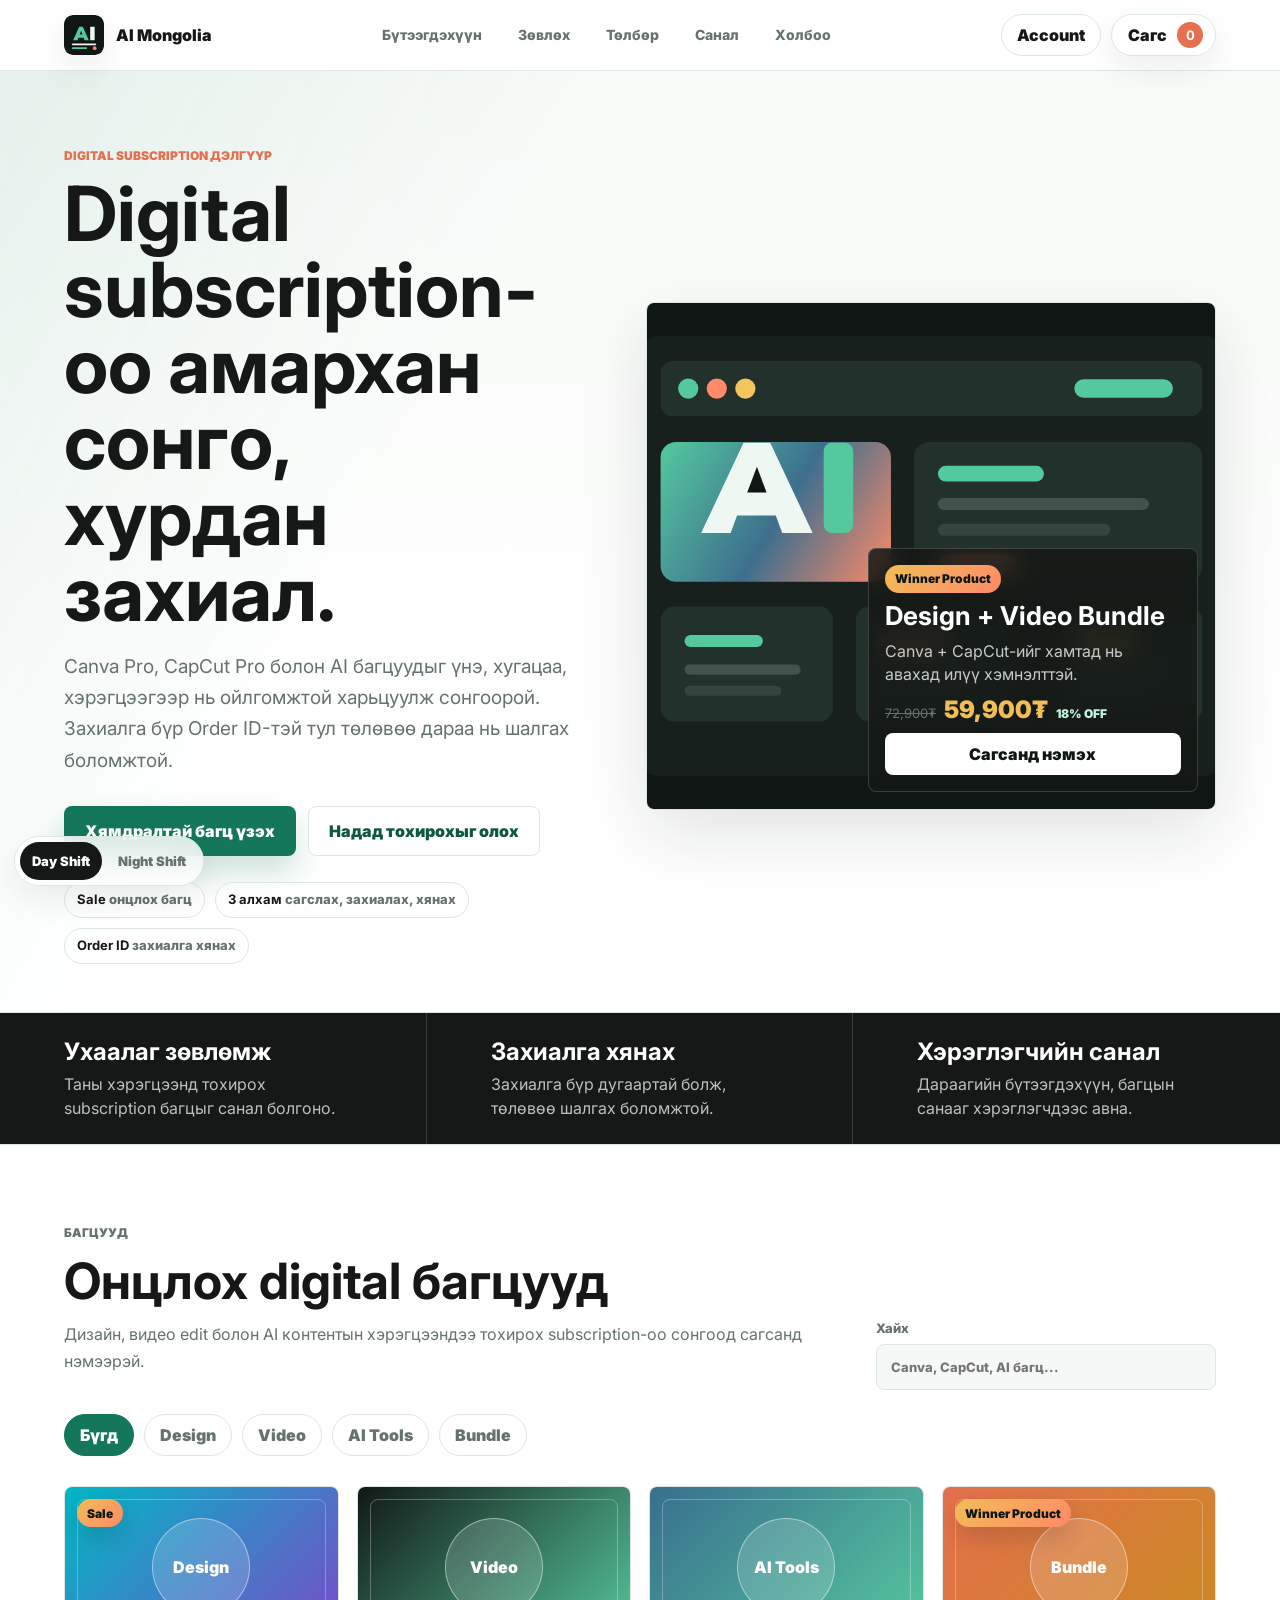
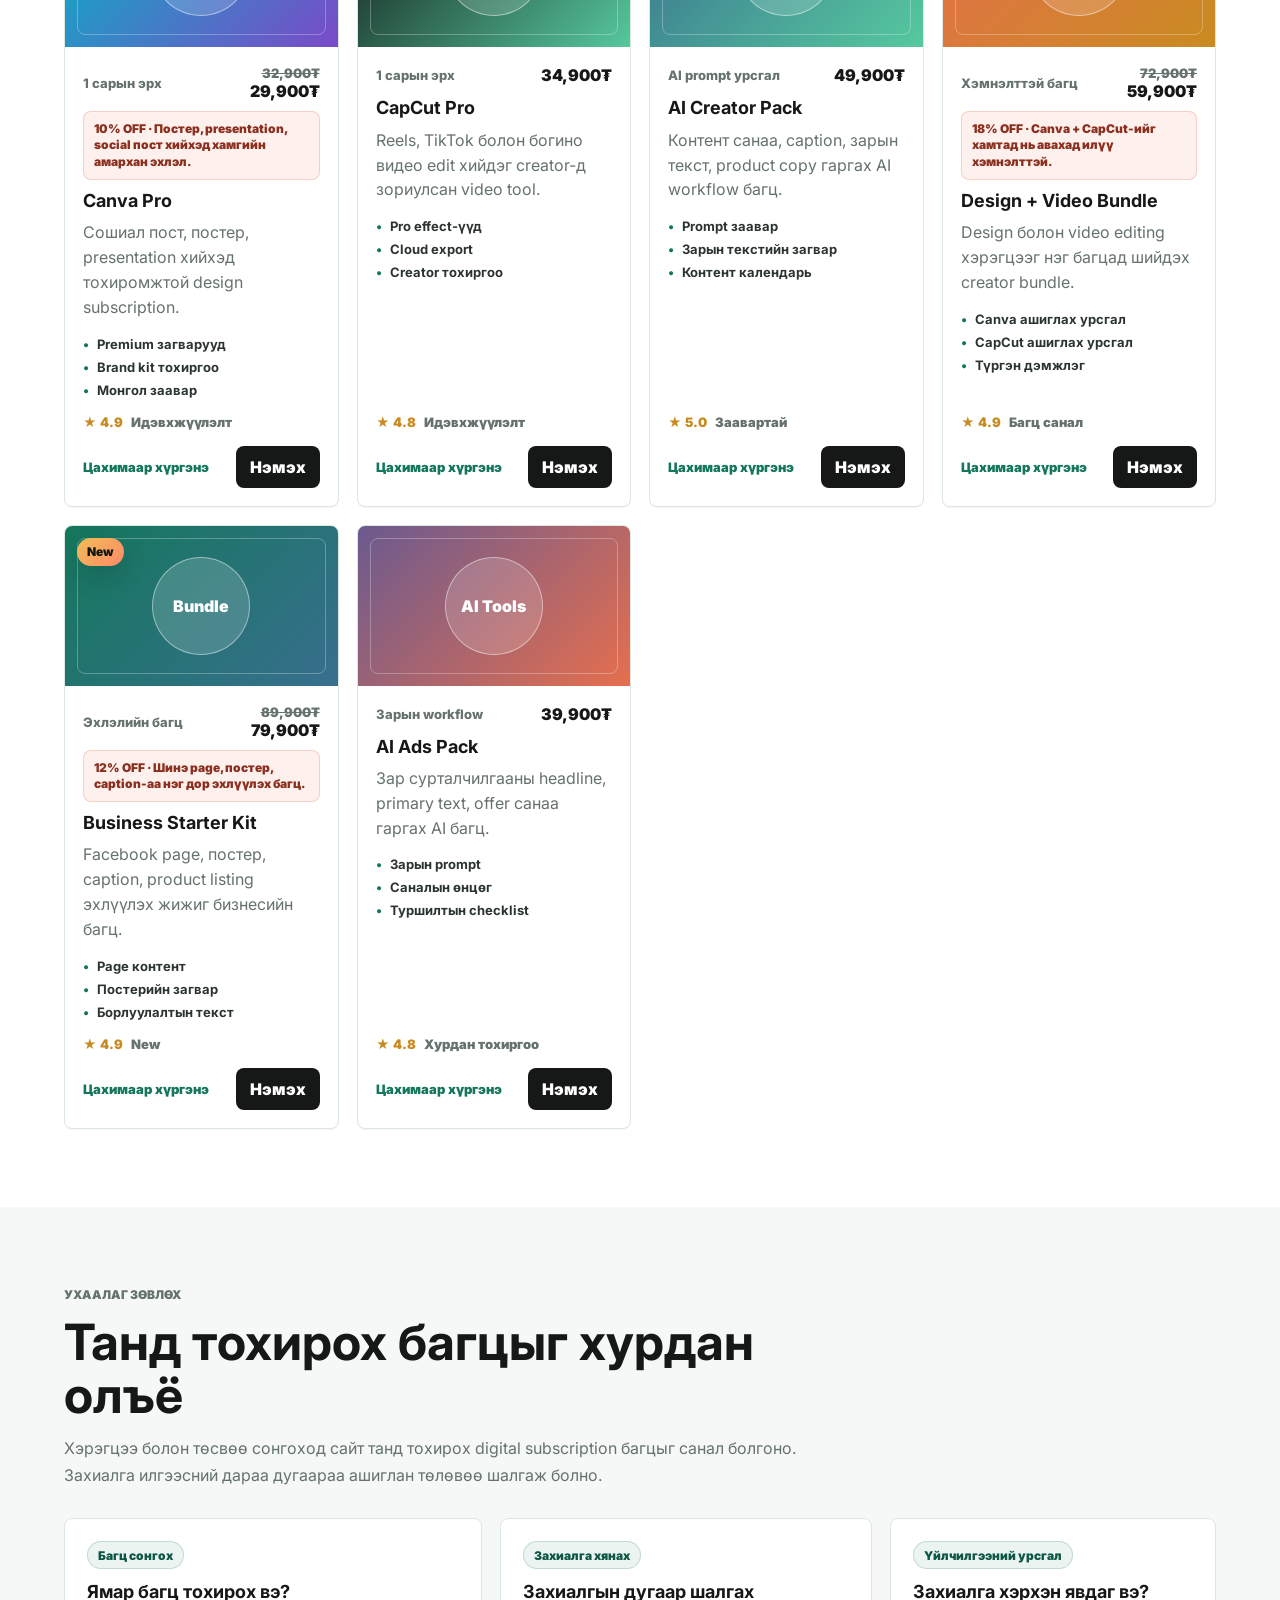
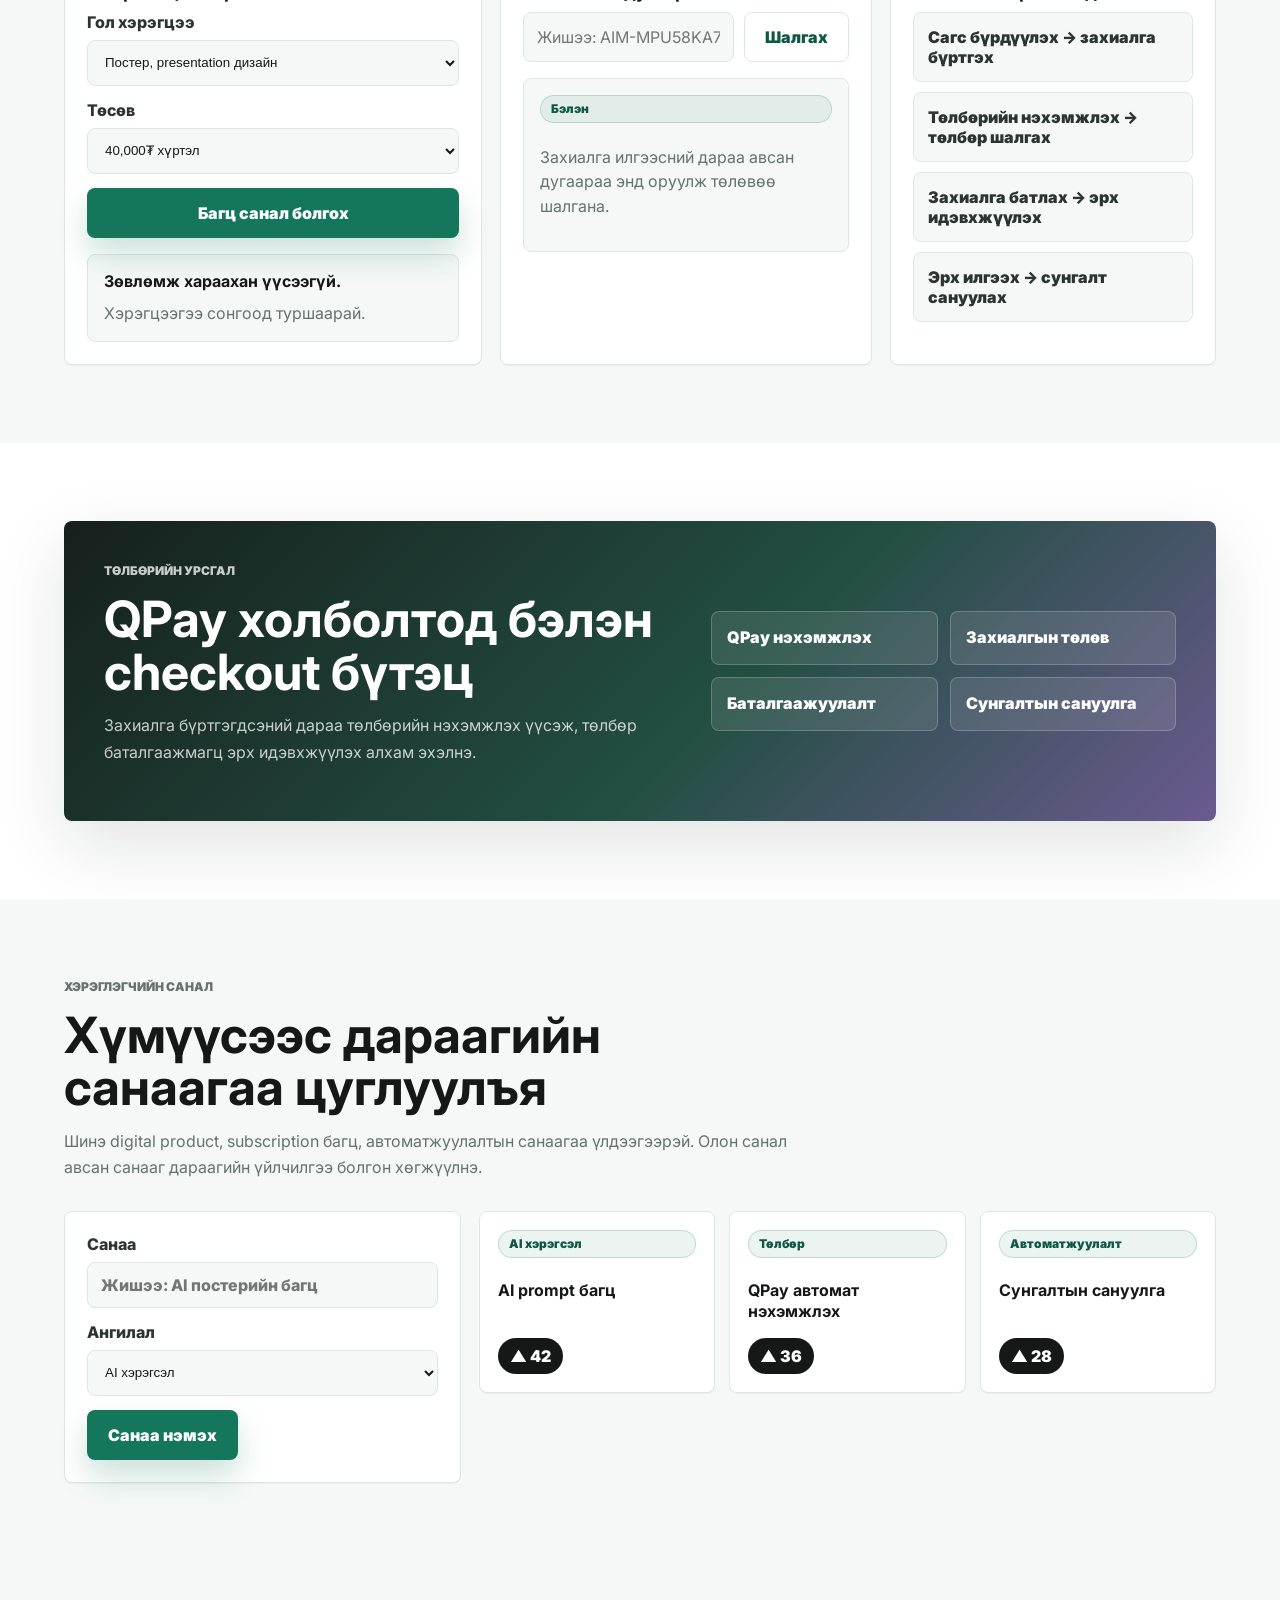
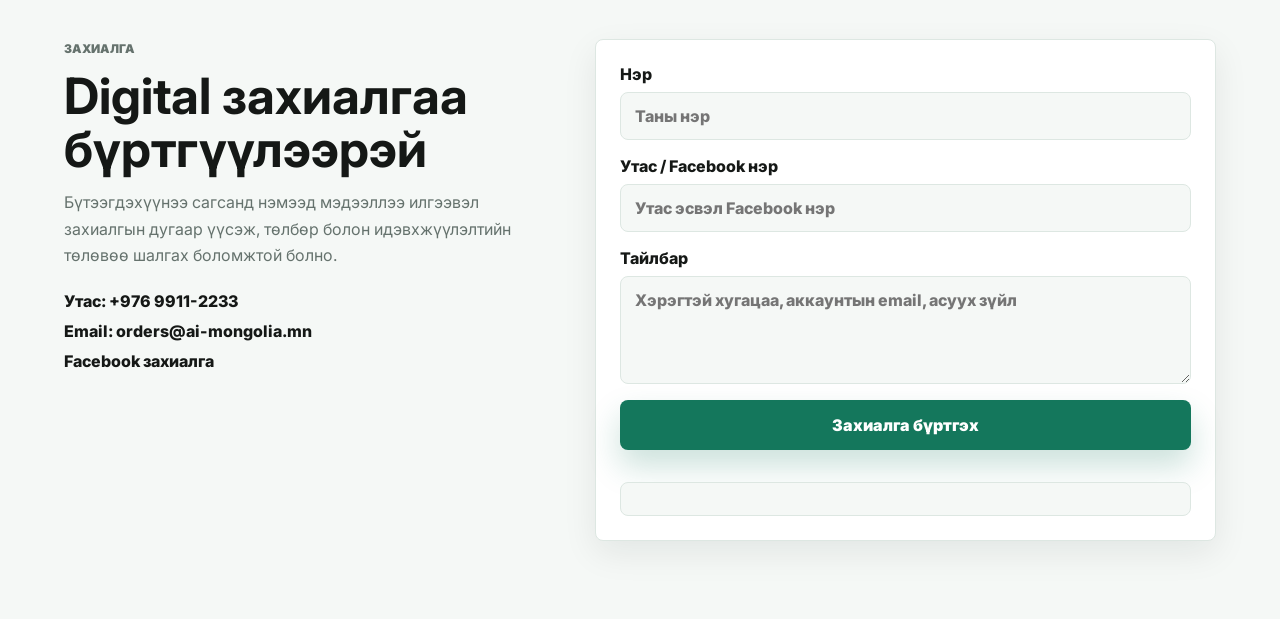
==== commit 4d185274: "Add hero sale spotlight" ====
--- a/index.html
+++ b/index.html
@@ -37,23 +37,24 @@
     <section class="hero">
       <div class="hero-copy">
         <p class="eyebrow">Digital subscription дэлгүүр</p>
-        <h1>Бүтээгчдэд хэрэгтэй digital tools нэг дор.</h1>
-        <p class="hero-text">Canva Pro, CapCut Pro болон AI хэрэгслийн багцуудыг Монгол зөвлөгөөтэй сонгож, захиалгын дугаартайгаар хялбар бүртгүүлээрэй.</p>
+        <h1>Digital subscription-оо амархан сонго, хурдан захиал.</h1>
+        <p class="hero-text">Canva Pro, CapCut Pro болон AI багцуудыг үнэ, хугацаа, хэрэгцээгээр нь ойлгомжтой харьцуулж сонгоорой. Захиалга бүр Order ID-тэй тул төлөвөө дараа нь шалгах боломжтой.</p>
         <div class="hero-actions">
-          <a class="primary-action" href="#engine">Багц зөвлүүлэх</a>
-          <a class="secondary-action" href="#products">Багцууд үзэх</a>
+          <a class="primary-action" href="#products">Хямдралтай багц үзэх</a>
+          <a class="secondary-action" href="#engine">Надад тохирохыг олох</a>
         </div>
         <div class="hero-proof" aria-label="AI Mongolia үйлчилгээний давуу тал">
-          <span><strong>Ухаалаг</strong> багц зөвлөх</span>
-          <span><strong>QPay</strong> төлбөрийн урсгал</span>
+          <span><strong>Sale</strong> онцлох багц</span>
+          <span><strong>3 алхам</strong> сагслах, захиалах, хянах</span>
           <span><strong>Order ID</strong> захиалга хянах</span>
         </div>
       </div>
       <div class="hero-media" aria-label="AI Mongolia digital dashboard">
         <img class="hero-image" src="assets/digital-hero.svg" alt="AI Mongolia digital subscription dashboard visual">
-        <div class="hero-badge">
-          <span>Захиалгын бүртгэл</span>
-          <strong>Order ID үүснэ</strong>
+        <div class="hero-spotlight" data-hero-spotlight>
+          <span class="sale-chip">Winner Product</span>
+          <strong>Онцлох багц уншиж байна</strong>
+          <p>Хэрэглэгчдэд хамгийн хэрэгтэй багцыг энд харуулна.</p>
         </div>
       </div>
     </section>
--- a/styles.css
+++ b/styles.css
@@ -353,12 +353,14 @@
   box-shadow: var(--shadow);
 }
 
-.hero-badge {
+.hero-spotlight {
   position: absolute;
   right: 18px;
   bottom: 18px;
-  min-width: 176px;
-  padding: 14px 16px;
+  display: grid;
+  gap: 9px;
+  width: min(330px, calc(100% - 36px));
+  padding: 16px;
   color: white;
   background: rgba(21, 24, 22, 0.84);
   border: 1px solid rgba(255, 255, 255, 0.16);
@@ -366,16 +368,70 @@
   backdrop-filter: blur(12px);
 }
 
-.hero-badge span {
-  display: block;
-  margin-bottom: 5px;
-  color: rgba(255, 255, 255, 0.72);
+.sale-chip,
+.product-sale-chip {
+  display: inline-flex;
+  width: max-content;
+  min-height: 28px;
+  align-items: center;
+  padding: 5px 10px;
+  color: #101614;
+  border-radius: 999px;
+  background: linear-gradient(135deg, #f1bd56, #ff8a68);
+  font-size: 12px;
+  font-weight: 900;
+}
+
+.hero-spotlight strong {
+  font-size: 26px;
+  line-height: 1.1;
+}
+
+.hero-spotlight p {
+  margin: 0;
+  color: rgba(255, 255, 255, 0.76);
+  line-height: 1.45;
+}
+
+.spotlight-price {
+  display: flex;
+  flex-wrap: wrap;
+  align-items: baseline;
+  gap: 8px;
+}
+
+.spotlight-price small,
+.price small {
+  color: var(--muted);
   font-size: 13px;
-  font-weight: 700;
-}
-
-.hero-badge strong {
+  text-decoration: line-through;
+}
+
+.spotlight-price span {
+  color: #f1bd56;
   font-size: 24px;
+  font-weight: 900;
+}
+
+.spotlight-price em {
+  color: #bff2df;
+  font-size: 12px;
+  font-style: normal;
+  font-weight: 900;
+}
+
+.spotlight-button {
+  min-height: 42px;
+  color: #101614;
+  border: 0;
+  border-radius: 8px;
+  background: #ffffff;
+  cursor: pointer;
+  font-weight: 900;
+}
+
+.spotlight-button:hover {
+  background: #bff2df;
 }
 
 .trust-strip {
@@ -531,6 +587,14 @@
   text-align: center;
 }
 
+.product-sale-chip {
+  position: absolute;
+  top: 12px;
+  left: 12px;
+  z-index: 2;
+  box-shadow: 0 10px 24px rgba(21, 24, 22, 0.16);
+}
+
 .product-thumb::after {
   position: absolute;
   inset: 12px;
@@ -539,7 +603,7 @@
   border-radius: 8px;
 }
 
-.product-thumb span {
+.product-thumb > span:not(.product-sale-chip) {
   position: relative;
   z-index: 1;
   display: grid;
@@ -595,6 +659,8 @@
 }
 
 .price {
+  display: grid;
+  justify-items: end;
   color: var(--ink);
   font-weight: 900;
   white-space: nowrap;
@@ -608,6 +674,23 @@
   min-height: 50px;
   color: var(--muted);
   line-height: 1.55;
+}
+
+.sale-line {
+  margin: -2px 0 10px;
+  padding: 9px 10px;
+  color: #8b2f1f;
+  border: 1px solid rgba(229, 111, 78, 0.26);
+  border-radius: 8px;
+  background: rgba(229, 111, 78, 0.1);
+  font-size: 12px;
+  font-weight: 900;
+  line-height: 1.35;
+}
+
+body[data-theme="night"] .sale-line {
+  color: #ffd8c9;
+  background: rgba(255, 138, 104, 0.12);
 }
 
 .product-benefits {
@@ -1765,10 +1848,15 @@
     min-width: 150px;
   }
 
-  .hero-badge {
+  .hero-spotlight {
     right: 10px;
     bottom: 10px;
-    min-width: 145px;
+    width: calc(100% - 20px);
+  }
+
+  .hero-spotlight strong,
+  .spotlight-price span {
+    font-size: 22px;
   }
 
   .trust-strip,
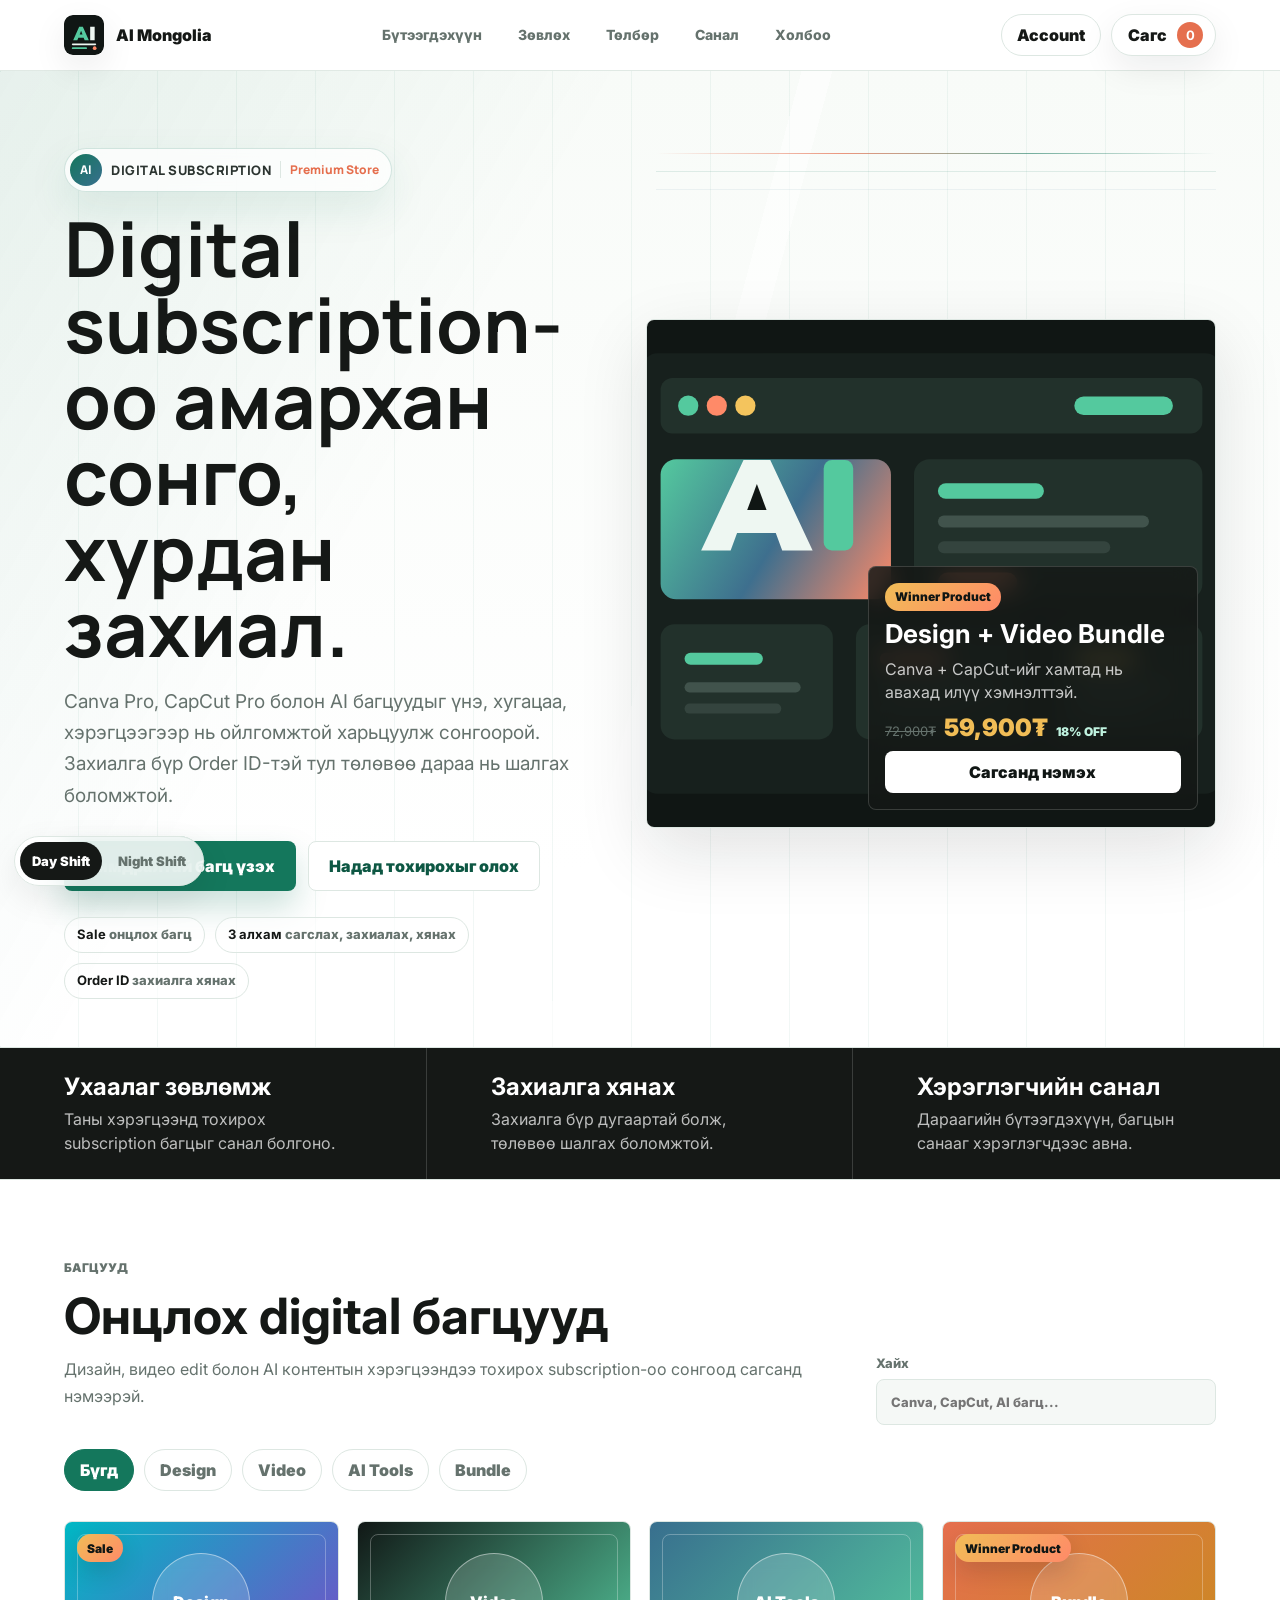
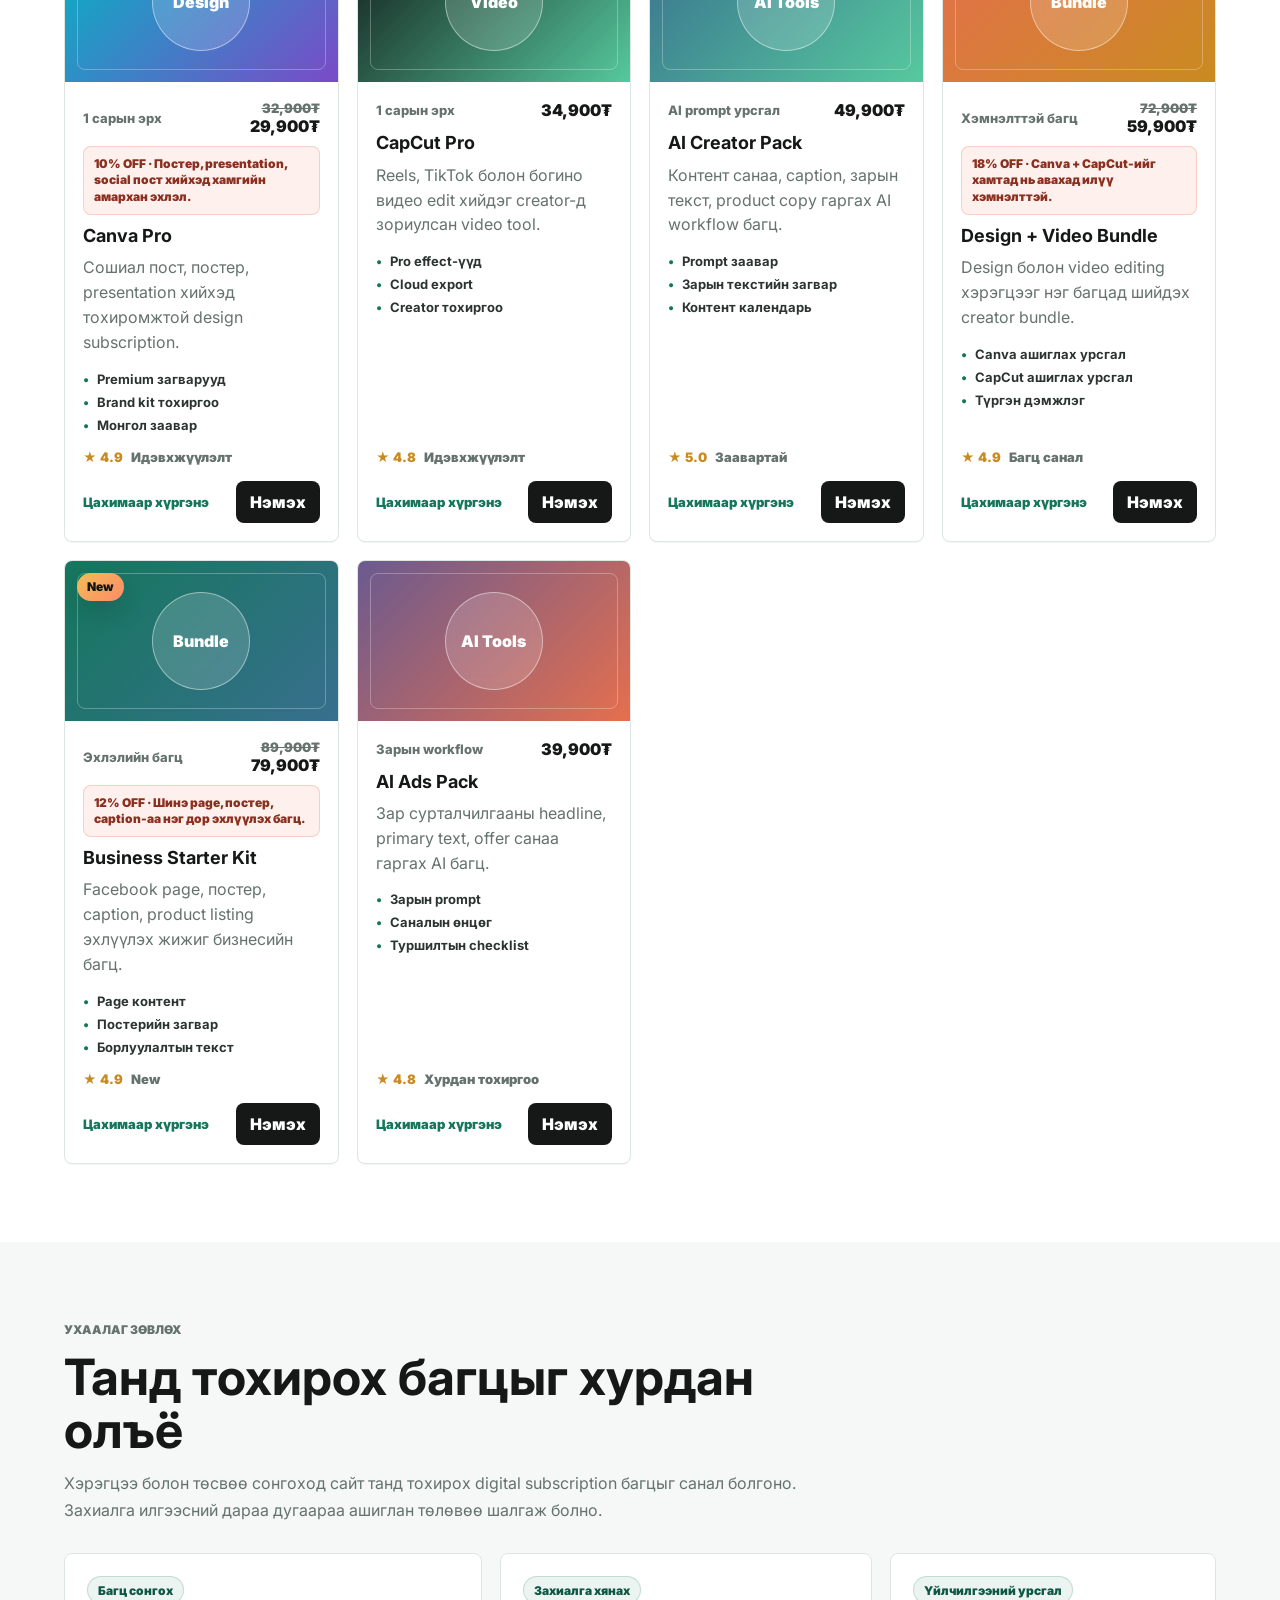
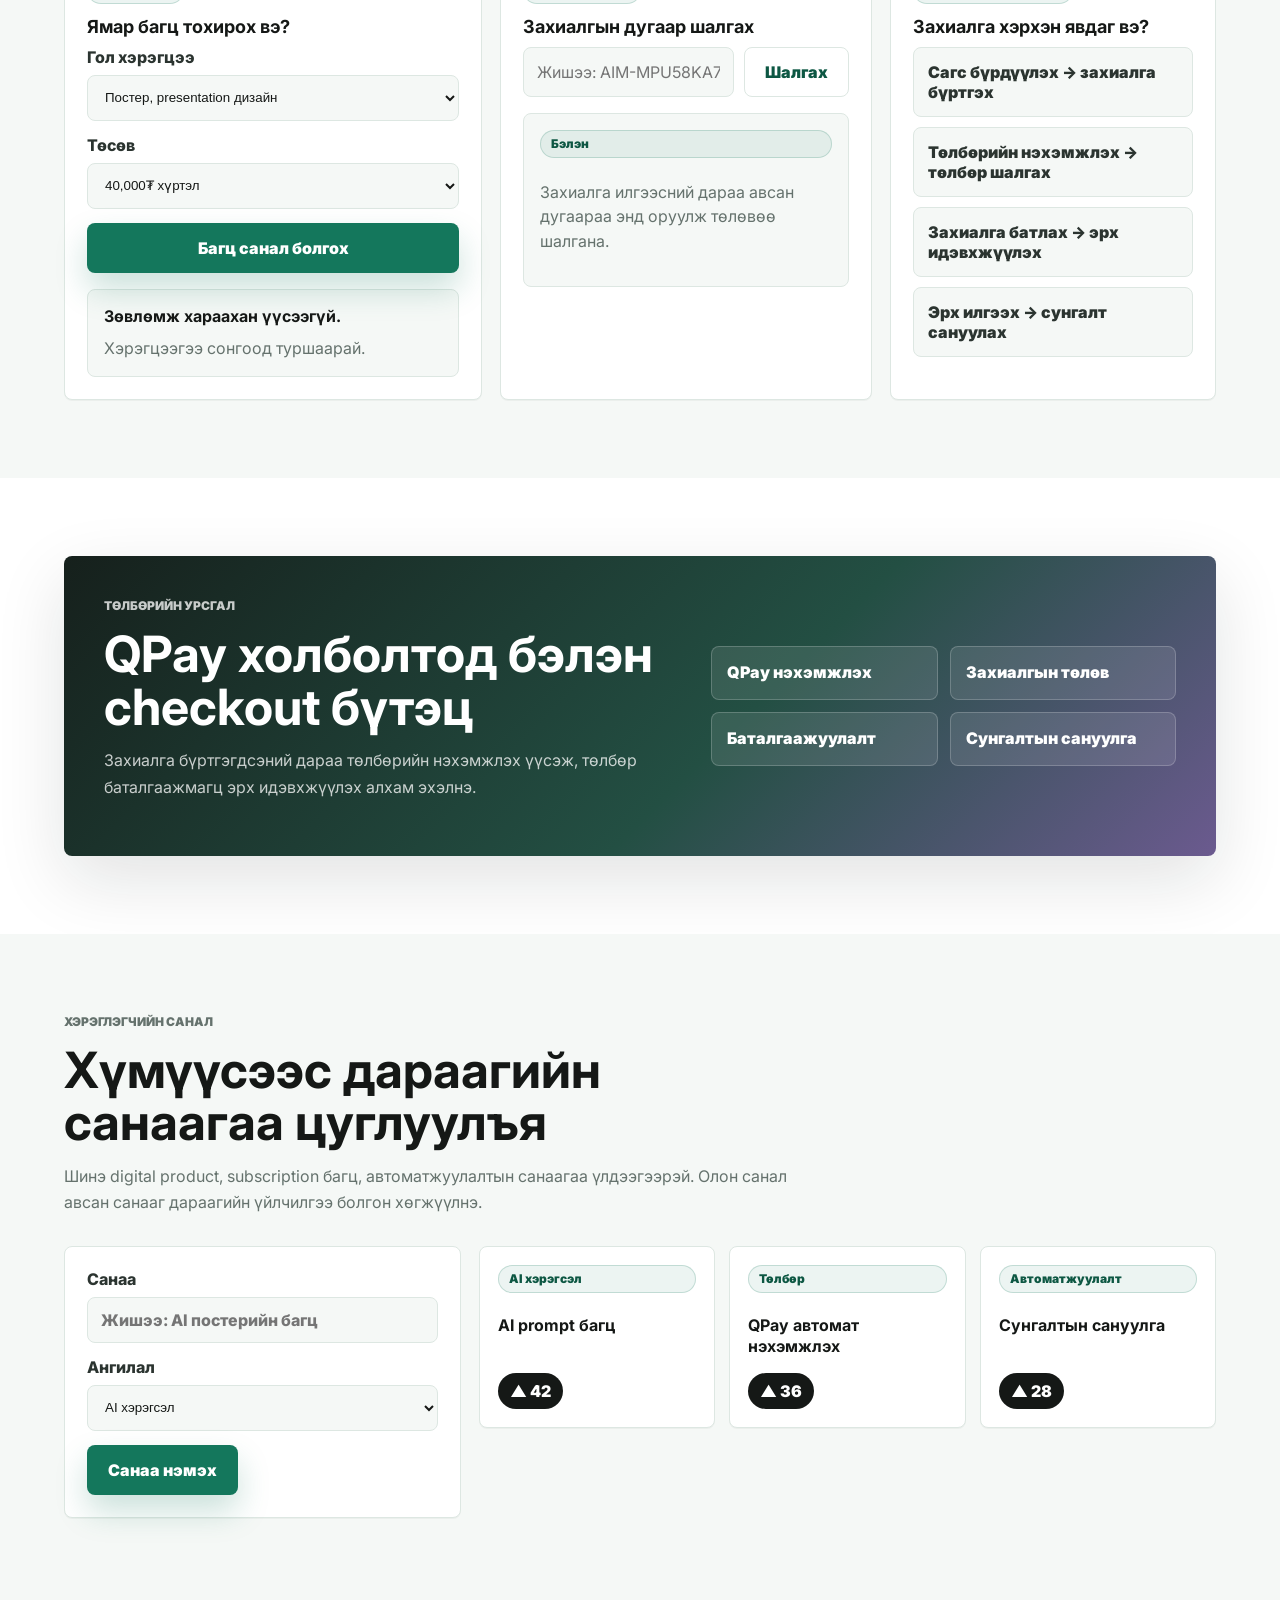
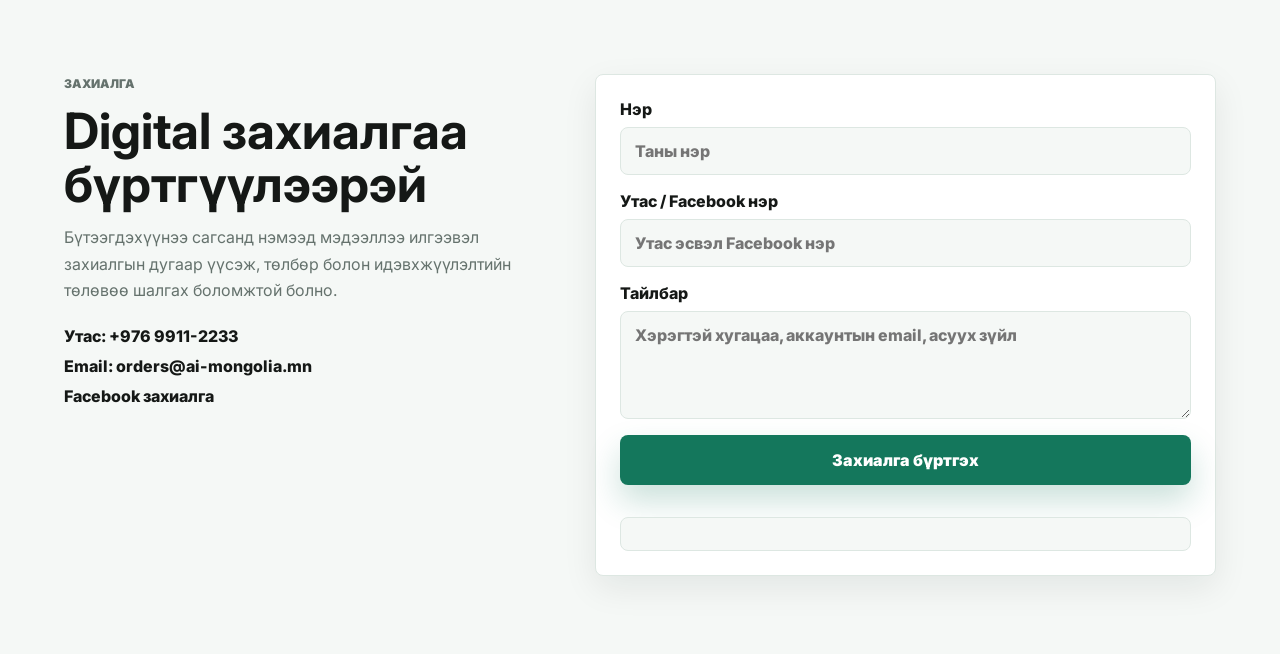
==== commit c05f247a: "Polish hero typography and background" ====
--- a/index.html
+++ b/index.html
@@ -7,7 +7,7 @@
   <meta name="description" content="AI Mongolia нь Canva Pro, CapCut Pro болон AI хэрэгслийн багцуудыг хурдан захиалах digital subscription дэлгүүр.">
   <link rel="preconnect" href="https://fonts.googleapis.com">
   <link rel="preconnect" href="https://fonts.gstatic.com" crossorigin>
-  <link href="https://fonts.googleapis.com/css2?family=Inter:wght@400;500;600;700;800;900&display=swap" rel="stylesheet">
+  <link href="https://fonts.googleapis.com/css2?family=Inter:wght@400;500;600;700;800;900&family=Manrope:wght@700;800;900&display=swap" rel="stylesheet">
   <link rel="stylesheet" href="styles.css">
 </head>
 <body data-theme="day">
@@ -36,7 +36,11 @@
   <main id="top">
     <section class="hero">
       <div class="hero-copy">
-        <p class="eyebrow">Digital subscription дэлгүүр</p>
+        <div class="hero-kicker" aria-label="Digital subscription дэлгүүр">
+          <span class="kicker-mark">AI</span>
+          <span>Digital Subscription</span>
+          <small>Premium Store</small>
+        </div>
         <h1>Digital subscription-оо амархан сонго, хурдан захиал.</h1>
         <p class="hero-text">Canva Pro, CapCut Pro болон AI багцуудыг үнэ, хугацаа, хэрэгцээгээр нь ойлгомжтой харьцуулж сонгоорой. Захиалга бүр Order ID-тэй тул төлөвөө дараа нь шалгах боломжтой.</p>
         <div class="hero-actions">
--- a/styles.css
+++ b/styles.css
@@ -182,6 +182,8 @@
 }
 
 .hero {
+  position: relative;
+  overflow: hidden;
   display: grid;
   grid-template-columns: minmax(280px, 0.94fr) minmax(340px, 1.06fr);
   align-items: center;
@@ -189,19 +191,113 @@
   gap: clamp(30px, 6vw, 86px);
   padding: clamp(38px, 6vw, 82px) clamp(18px, 5vw, 72px) 48px;
   background:
+    linear-gradient(135deg, rgba(20, 119, 92, 0.08) 0 1px, transparent 1px 42px),
+    linear-gradient(45deg, rgba(56, 111, 142, 0.07) 0 1px, transparent 1px 46px),
     linear-gradient(120deg, rgba(20, 119, 92, 0.08), transparent 34%),
     linear-gradient(180deg, #f8fbf8 0%, #ffffff 82%);
 }
 
 body[data-theme="night"] .hero {
   background:
+    linear-gradient(135deg, rgba(86, 201, 158, 0.1) 0 1px, transparent 1px 42px),
+    linear-gradient(45deg, rgba(120, 168, 200, 0.08) 0 1px, transparent 1px 46px),
     linear-gradient(120deg, rgba(86, 201, 158, 0.09), transparent 34%),
     linear-gradient(180deg, #141c19 0%, #101614 82%);
+}
+
+.hero::before {
+  position: absolute;
+  inset: 0;
+  content: "";
+  background:
+    linear-gradient(105deg, transparent 0 52%, rgba(255, 255, 255, 0.54) 52% 54%, transparent 54% 100%),
+    repeating-linear-gradient(90deg, transparent 0 78px, rgba(20, 119, 92, 0.06) 78px 79px);
+  pointer-events: none;
+}
+
+body[data-theme="night"] .hero::before {
+  background:
+    linear-gradient(105deg, transparent 0 52%, rgba(86, 201, 158, 0.12) 52% 54%, transparent 54% 100%),
+    repeating-linear-gradient(90deg, transparent 0 78px, rgba(86, 201, 158, 0.06) 78px 79px);
+}
+
+.hero::after {
+  position: absolute;
+  right: clamp(18px, 5vw, 72px);
+  top: 82px;
+  width: min(44vw, 560px);
+  height: 1px;
+  content: "";
+  background: linear-gradient(90deg, transparent, rgba(229, 111, 78, 0.72), rgba(20, 119, 92, 0.58), transparent);
+  box-shadow: 0 18px 0 rgba(20, 119, 92, 0.12), 0 36px 0 rgba(56, 111, 142, 0.08);
+  pointer-events: none;
 }
 
 .hero-copy,
 .section-heading {
   max-width: 760px;
+}
+
+.hero-copy,
+.hero-media {
+  position: relative;
+  z-index: 1;
+}
+
+.hero-kicker {
+  display: inline-flex;
+  align-items: center;
+  gap: 9px;
+  min-height: 42px;
+  margin-bottom: 18px;
+  padding: 5px 12px 5px 5px;
+  color: var(--soft-ink);
+  border: 1px solid rgba(20, 119, 92, 0.18);
+  border-radius: 999px;
+  background: rgba(255, 255, 255, 0.72);
+  box-shadow: 0 16px 40px rgba(20, 119, 92, 0.1);
+  backdrop-filter: blur(12px);
+  font-family: Manrope, Inter, Arial, sans-serif;
+  font-weight: 900;
+}
+
+body[data-theme="night"] .hero-kicker {
+  color: var(--ink);
+  border-color: rgba(86, 201, 158, 0.22);
+  background: rgba(16, 22, 20, 0.72);
+  box-shadow: 0 16px 40px rgba(0, 0, 0, 0.26);
+}
+
+.kicker-mark {
+  display: grid;
+  width: 32px;
+  height: 32px;
+  place-items: center;
+  color: white;
+  border-radius: 50%;
+  background: linear-gradient(135deg, var(--green), var(--blue));
+  font-size: 12px;
+  letter-spacing: 0;
+}
+
+body[data-theme="night"] .kicker-mark {
+  color: #101614;
+  background: linear-gradient(135deg, var(--green), var(--gold));
+}
+
+.hero-kicker span:not(.kicker-mark) {
+  font-size: 13px;
+  letter-spacing: 0.04em;
+  text-transform: uppercase;
+}
+
+.hero-kicker small {
+  padding-left: 9px;
+  color: var(--coral);
+  border-left: 1px solid var(--line);
+  font-size: 12px;
+  font-weight: 900;
+  letter-spacing: 0;
 }
 
 .eyebrow {
@@ -222,6 +318,7 @@
 
 h1 {
   margin-bottom: 20px;
+  font-family: Manrope, Inter, Arial, sans-serif;
   font-size: clamp(42px, 6vw, 76px);
   line-height: 1;
   letter-spacing: 0;
@@ -1838,6 +1935,18 @@
     padding: 30px 16px 34px;
   }
 
+  .hero::after {
+    right: 16px;
+    top: 72px;
+    width: calc(100% - 32px);
+  }
+
+  .hero-kicker {
+    max-width: 100%;
+    flex-wrap: wrap;
+    border-radius: 18px;
+  }
+
   h1 {
     font-size: 39px;
   }
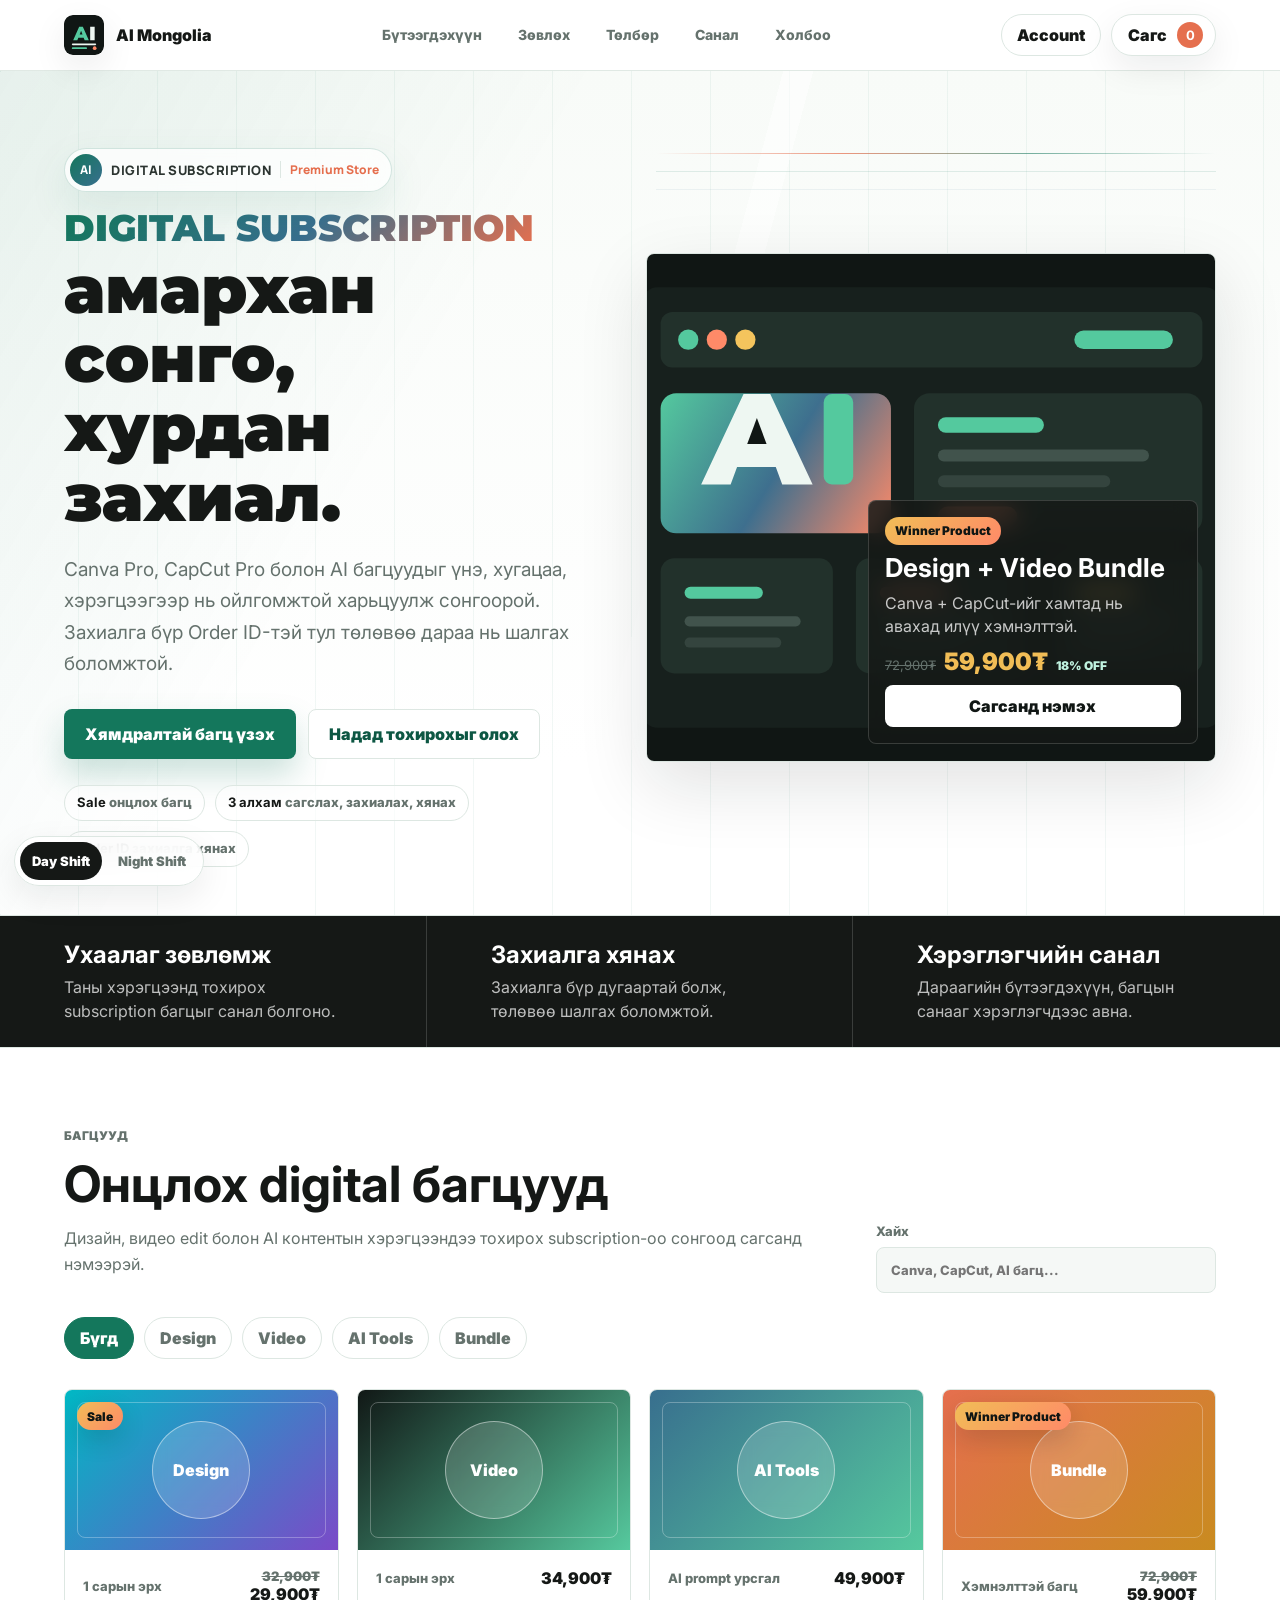
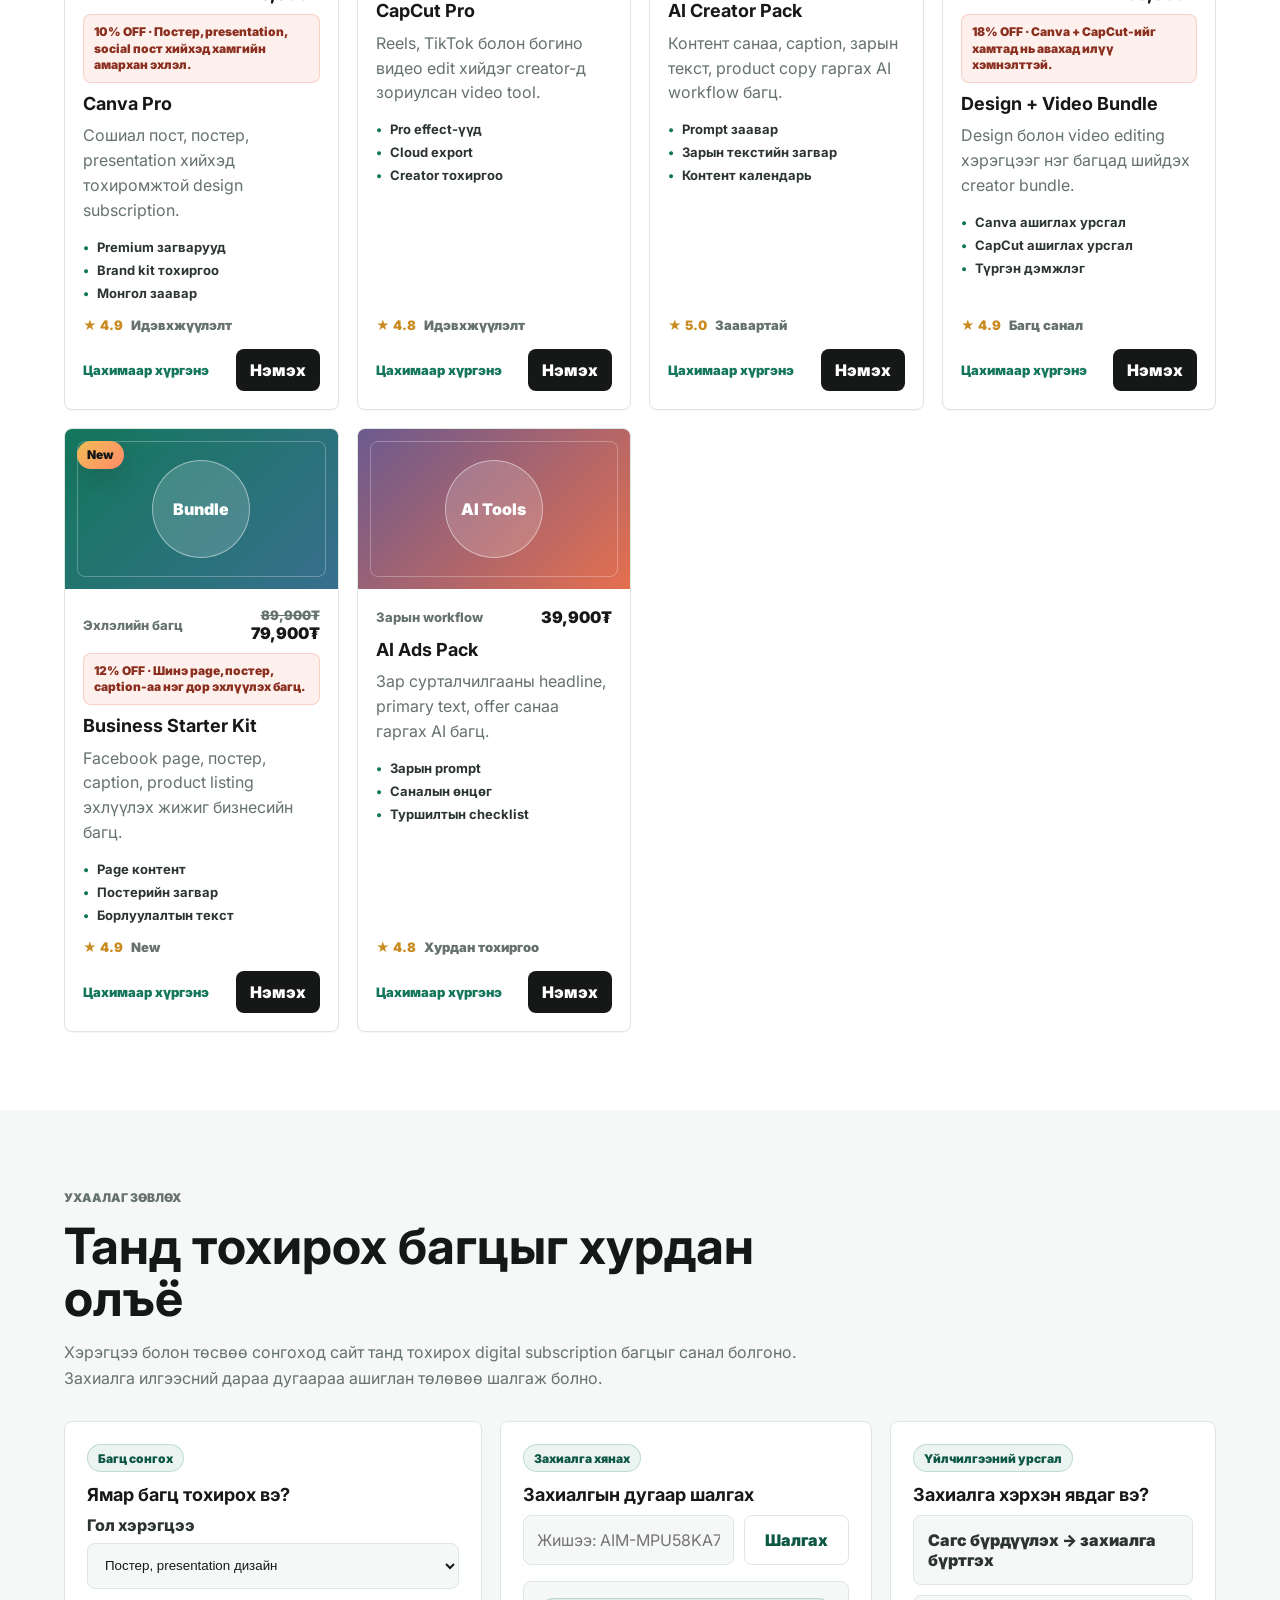
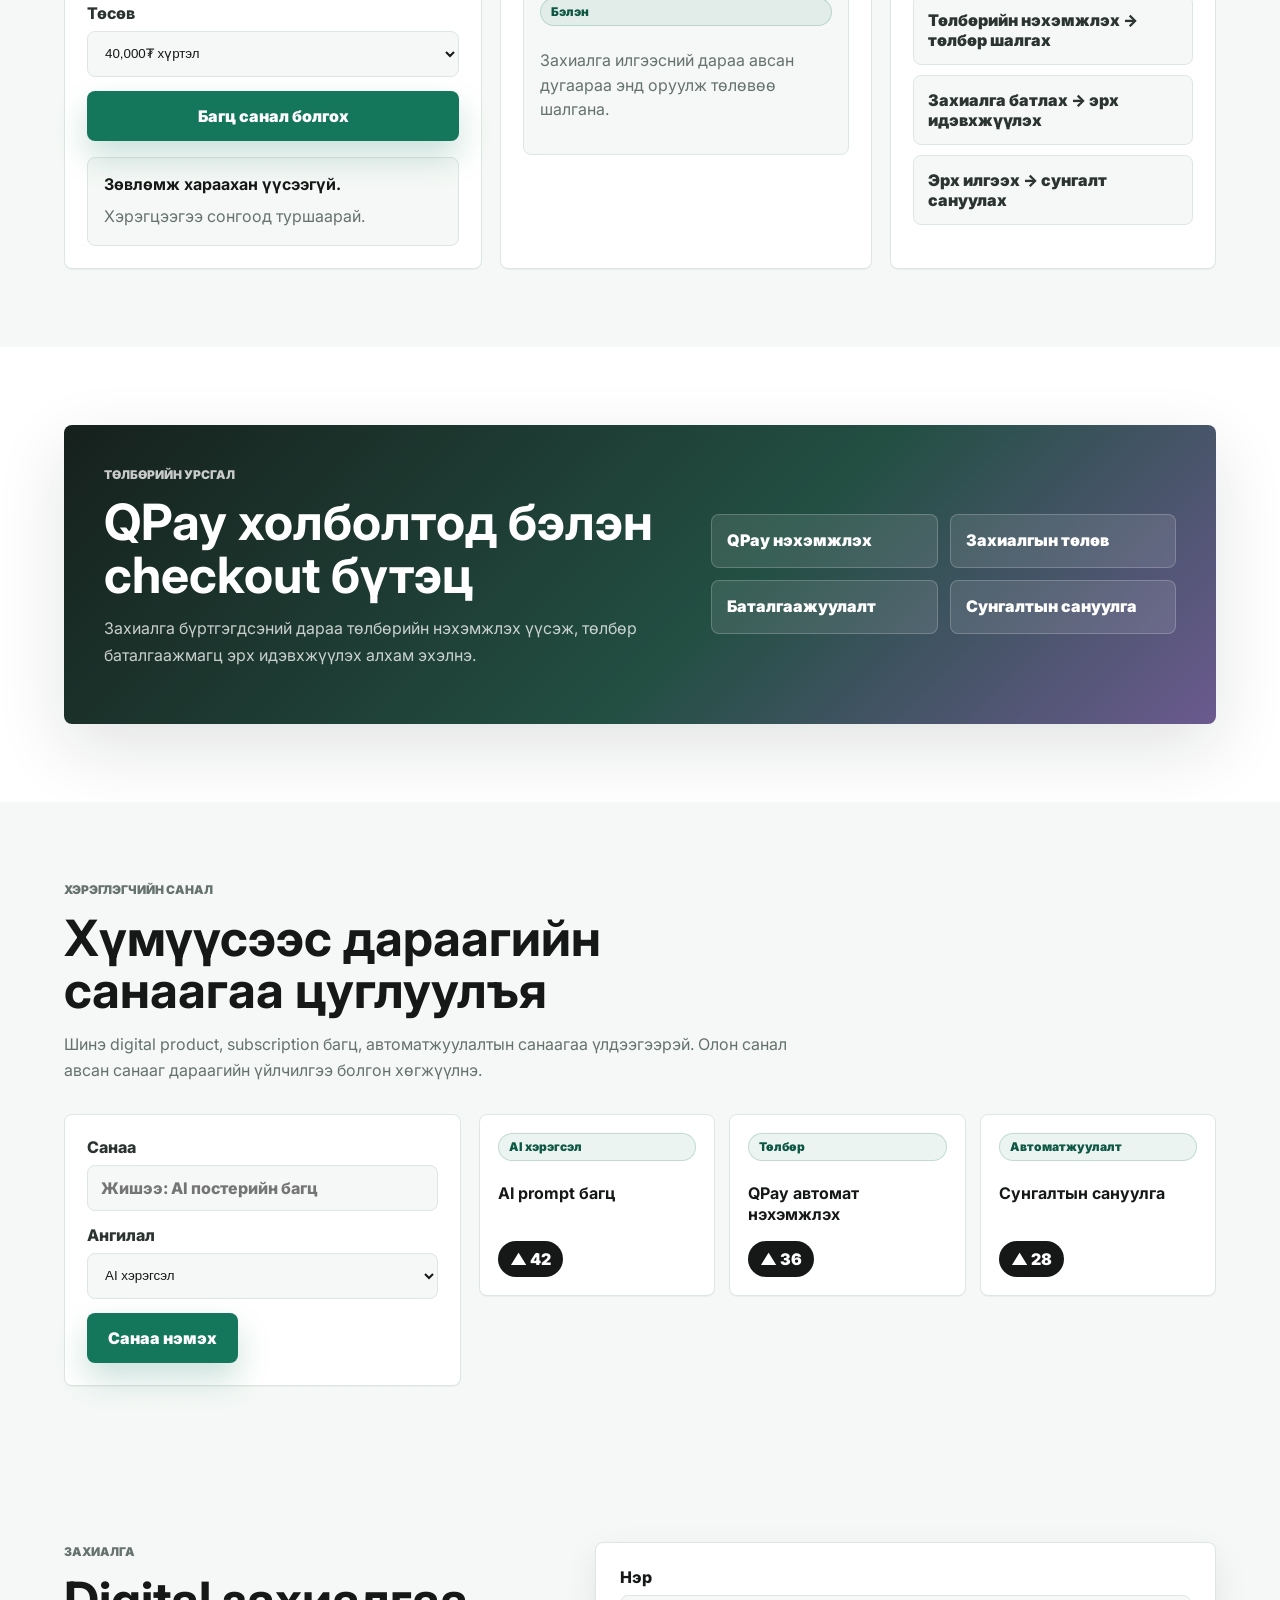
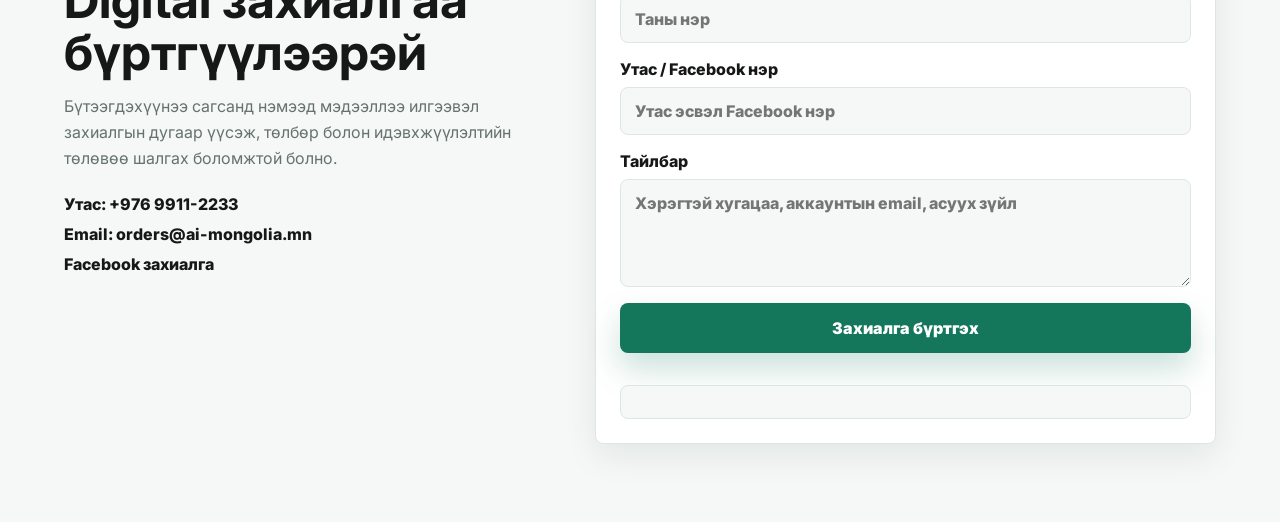
==== commit 208de3a8: "Refine hero headline typography" ====
--- a/index.html
+++ b/index.html
@@ -7,7 +7,7 @@
   <meta name="description" content="AI Mongolia нь Canva Pro, CapCut Pro болон AI хэрэгслийн багцуудыг хурдан захиалах digital subscription дэлгүүр.">
   <link rel="preconnect" href="https://fonts.googleapis.com">
   <link rel="preconnect" href="https://fonts.gstatic.com" crossorigin>
-  <link href="https://fonts.googleapis.com/css2?family=Inter:wght@400;500;600;700;800;900&family=Manrope:wght@700;800;900&display=swap" rel="stylesheet">
+  <link href="https://fonts.googleapis.com/css2?family=Inter:wght@400;500;600;700;800;900&family=Manrope:wght@700;800;900&family=Montserrat:wght@700;800;900&display=swap" rel="stylesheet">
   <link rel="stylesheet" href="styles.css">
 </head>
 <body data-theme="day">
@@ -41,7 +41,10 @@
           <span>Digital Subscription</span>
           <small>Premium Store</small>
         </div>
-        <h1>Digital subscription-оо амархан сонго, хурдан захиал.</h1>
+        <h1 class="hero-title">
+          <span class="hero-title-accent">Digital Subscription</span>
+          <span class="hero-title-main">амархан сонго, хурдан захиал.</span>
+        </h1>
         <p class="hero-text">Canva Pro, CapCut Pro болон AI багцуудыг үнэ, хугацаа, хэрэгцээгээр нь ойлгомжтой харьцуулж сонгоорой. Захиалга бүр Order ID-тэй тул төлөвөө дараа нь шалгах боломжтой.</p>
         <div class="hero-actions">
           <a class="primary-action" href="#products">Хямдралтай багц үзэх</a>
--- a/styles.css
+++ b/styles.css
@@ -322,6 +322,42 @@
   font-size: clamp(42px, 6vw, 76px);
   line-height: 1;
   letter-spacing: 0;
+}
+
+.hero-title {
+  display: grid;
+  gap: 8px;
+  max-width: 660px;
+  margin-bottom: 22px;
+  font-family: Montserrat, Manrope, Inter, Arial, sans-serif;
+  font-size: 66px;
+  font-weight: 900;
+  line-height: 1.05;
+}
+
+.hero-title-accent {
+  display: inline-block;
+  width: max-content;
+  max-width: 100%;
+  color: transparent;
+  background: linear-gradient(135deg, var(--green), var(--blue) 52%, var(--coral));
+  -webkit-background-clip: text;
+  background-clip: text;
+  font-size: 0.56em;
+  line-height: 1;
+  text-transform: uppercase;
+}
+
+body[data-theme="night"] .hero-title-accent {
+  background: linear-gradient(135deg, #7be1b8, #f1bd56 58%, #ff8a68);
+  -webkit-background-clip: text;
+  background-clip: text;
+}
+
+.hero-title-main {
+  display: block;
+  max-width: 620px;
+  text-wrap: balance;
 }
 
 h2 {
@@ -1898,6 +1934,10 @@
   .hero {
     min-height: auto;
   }
+
+  .hero-title {
+    font-size: 56px;
+  }
 }
 
 @media (max-width: 720px) {
@@ -1949,6 +1989,14 @@
 
   h1 {
     font-size: 39px;
+  }
+
+  .hero-title {
+    font-size: 42px;
+  }
+
+  .hero-title-accent {
+    font-size: 0.54em;
   }
 
   .hero-actions a,
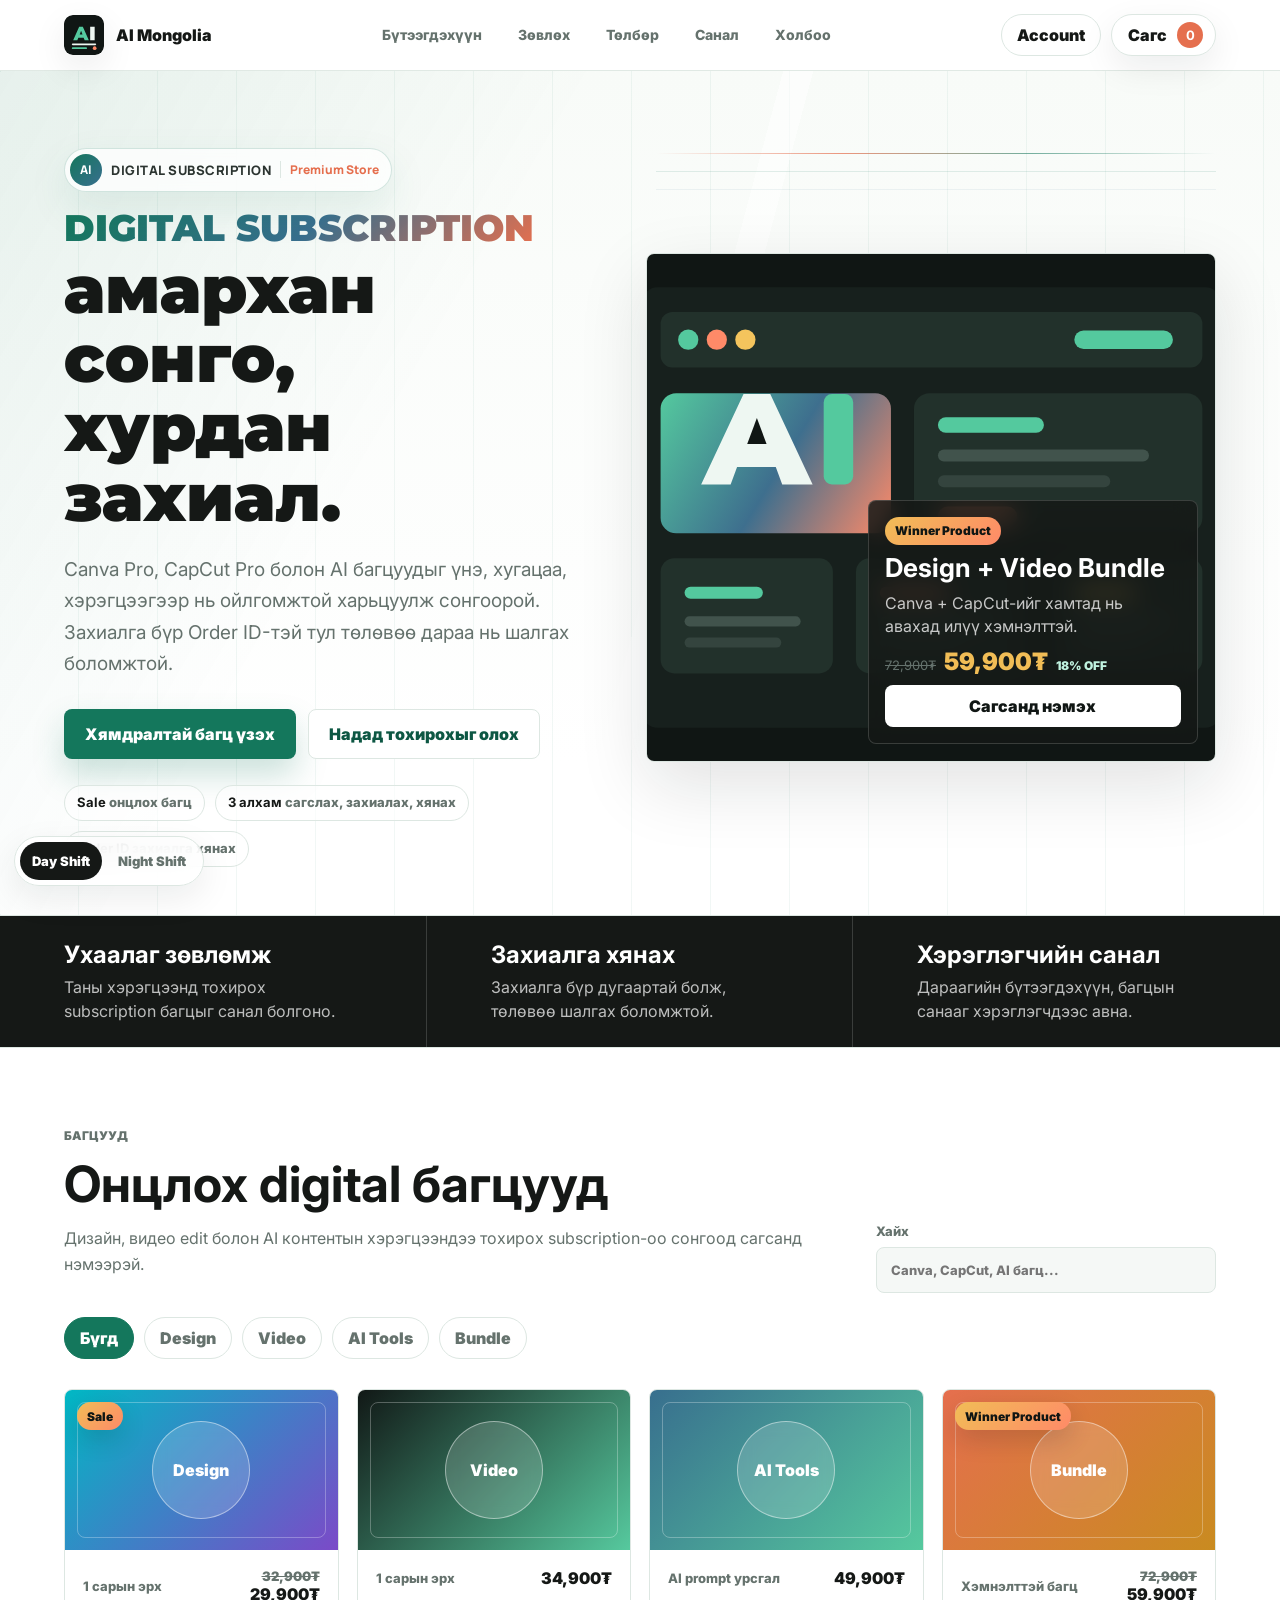
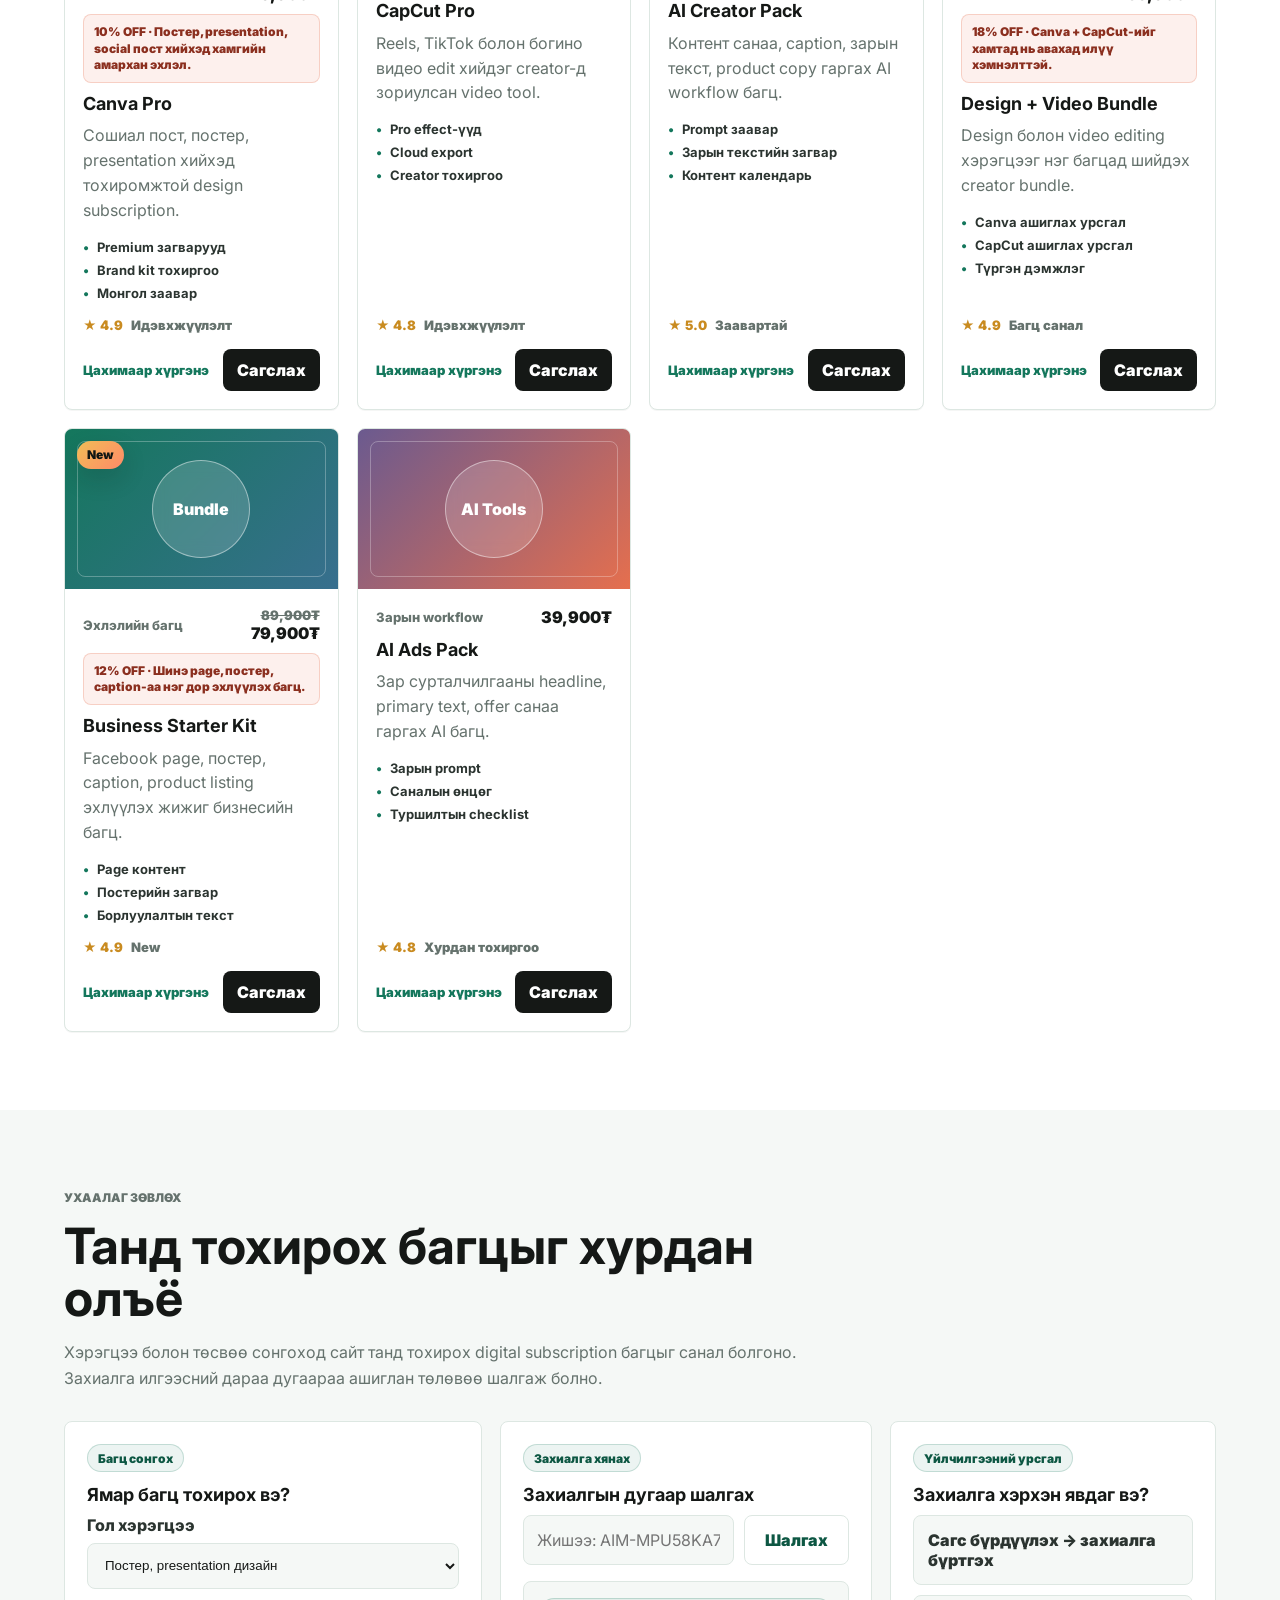
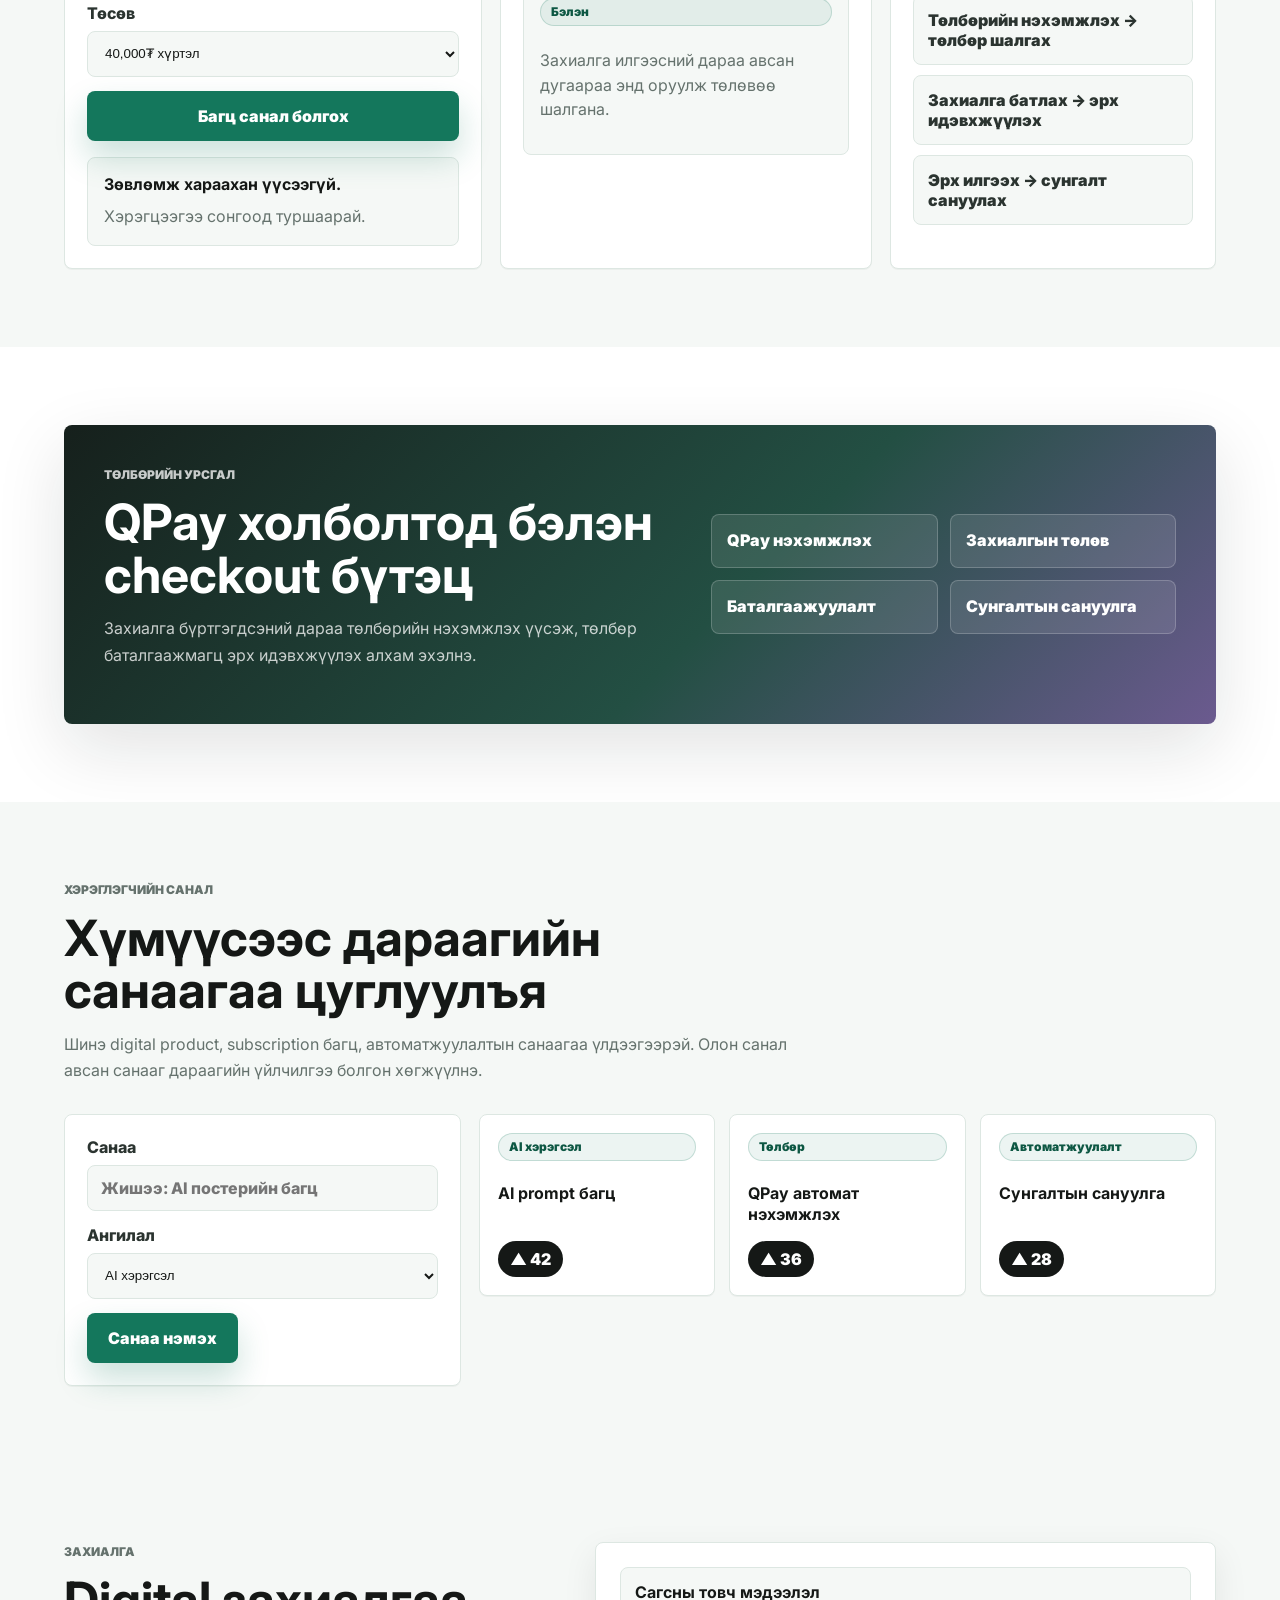
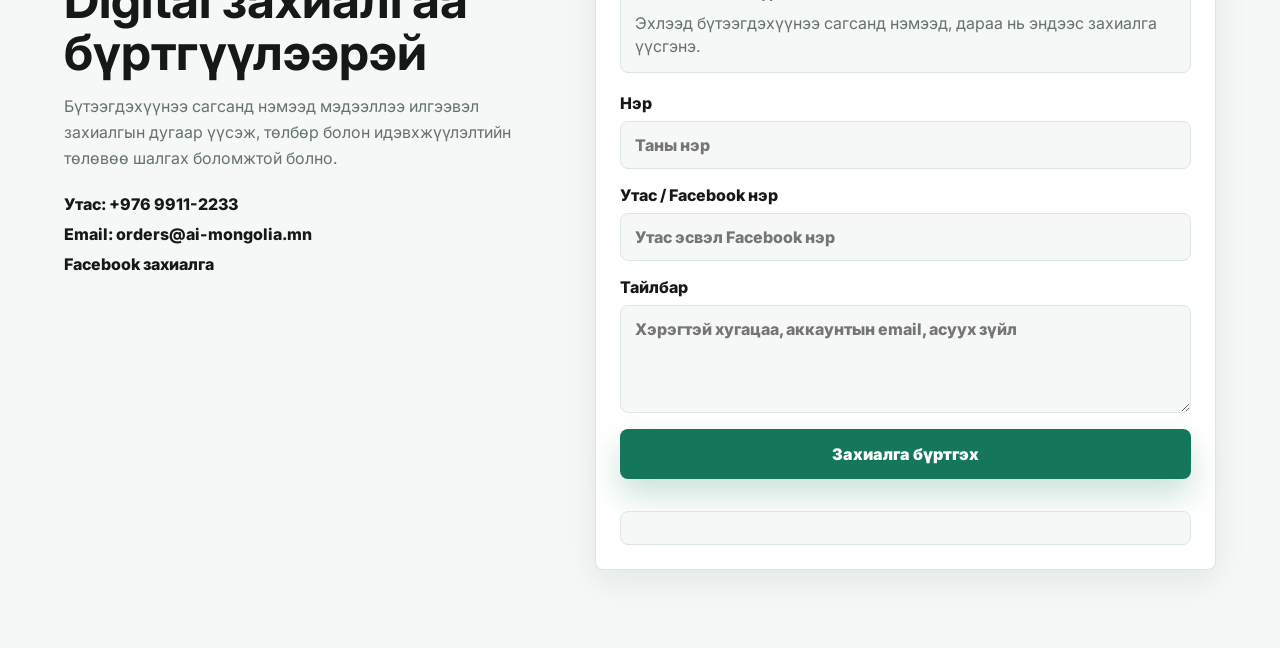
==== commit 1a10387a: "Improve checkout UX and promo flow" ====
--- a/index.html
+++ b/index.html
@@ -225,6 +225,10 @@
         </div>
       </div>
       <form class="order-form" data-order-form>
+        <div class="checkout-summary" data-checkout-summary>
+          <strong>Сагсны товч мэдээлэл</strong>
+          <p>Эхлээд сагсанд бүтээгдэхүүн нэмээд эндээс захиалга үүсгэнэ.</p>
+        </div>
         <label>
           Нэр
           <input name="name" type="text" placeholder="Таны нэр" required>
@@ -252,15 +256,40 @@
         </div>
         <button class="icon-button" type="button" data-close-cart aria-label="Сагс хаах">×</button>
       </div>
+      <div class="checkout-steps" aria-label="Захиалгын алхам">
+        <span class="is-active">1. Сонгох</span>
+        <span>2. Мэдээлэл</span>
+        <span>3. Order ID</span>
+      </div>
       <div class="cart-items" data-cart-items></div>
-      <div class="cart-total">
-        <span>Нийт</span>
-        <strong data-cart-total>0₮</strong>
-      </div>
-      <button class="primary-action full-width" type="button" data-copy-order>Захиалгын текст гаргах</button>
-      <button class="secondary-action full-width" type="button" data-go-checkout>Захиалга бүртгүүлэх хэсэг рүү очих</button>
+      <form class="promo-form" data-promo-form>
+        <label>
+          Promo code
+          <span>
+            <input name="promo" type="text" placeholder="EVENT20">
+            <button class="secondary-action compact-action" type="submit">Ашиглах</button>
+          </span>
+        </label>
+        <p data-promo-message>Event үед promo code оруулж хямдрал авна.</p>
+      </form>
+      <div class="cart-summary">
+        <div>
+          <span>Дэд нийт</span>
+          <strong data-cart-subtotal>0₮</strong>
+        </div>
+        <div class="is-hidden" data-cart-discount-row>
+          <span>Хямдрал</span>
+          <strong data-cart-discount>-0₮</strong>
+        </div>
+        <div class="cart-total">
+          <span>Төлөх дүн</span>
+          <strong data-cart-total>0₮</strong>
+        </div>
+      </div>
+      <button class="primary-action full-width" type="button" data-go-checkout>Мэдээлэл бөглөж захиалга үүсгэх</button>
+      <button class="secondary-action full-width" type="button" data-copy-order>Захиалгын текст хуулах</button>
       <div class="copy-result" data-copy-result aria-live="polite"></div>
-      <p class="cart-note">Хуулсан захиалгаа Facebook message эсвэл email-р илгээж баталгаажуулна.</p>
+      <p class="cart-note">Захиалга үүсмэгц Order ID гарч ирнэ. Түүнийг хуулж хадгалаад төлөвөө шалгана.</p>
     </div>
   </aside>
 
@@ -328,6 +357,24 @@
     <strong data-mobile-cart-total>0₮</strong>
   </button>
 
+  <aside class="order-modal" data-order-modal aria-hidden="true">
+    <div class="order-modal-panel" role="dialog" aria-modal="true" aria-labelledby="order-modal-title">
+      <button class="icon-button" type="button" data-close-order-modal aria-label="Order цонх хаах">×</button>
+      <span class="status-pill">Захиалга үүслээ</span>
+      <h2 id="order-modal-title">Order ID-гаа хадгалаарай</h2>
+      <div class="order-code-box">
+        <strong data-modal-order-id>-</strong>
+        <button class="primary-action" type="button" data-copy-order-id>Copy</button>
+      </div>
+      <p data-modal-order-note>Энэ кодоор захиалгын төлөвөө шалгана.</p>
+      <div class="modal-summary" data-modal-order-summary></div>
+      <div class="modal-actions">
+        <button class="secondary-action" type="button" data-track-modal-order>Төлөв шалгах</button>
+        <button class="secondary-action" type="button" data-continue-shopping>Үргэлжлүүлэн үзэх</button>
+      </div>
+    </div>
+  </aside>
+
   <div class="toast" data-toast role="status" aria-live="polite"></div>
 
   <script src="script.js"></script>
--- a/styles.css
+++ b/styles.css
@@ -1391,6 +1391,31 @@
   gap: 12px;
 }
 
+.checkout-steps {
+  display: grid;
+  grid-template-columns: repeat(3, 1fr);
+  gap: 8px;
+  margin-bottom: 18px;
+}
+
+.checkout-steps span {
+  min-height: 34px;
+  padding: 8px;
+  color: var(--muted);
+  border: 1px solid var(--line);
+  border-radius: 8px;
+  background: var(--wash);
+  font-size: 12px;
+  font-weight: 900;
+  text-align: center;
+}
+
+.checkout-steps span.is-active {
+  color: white;
+  background: var(--green);
+  border-color: var(--green);
+}
+
 .cart-row {
   padding: 14px 0;
   border-bottom: 1px solid var(--line);
@@ -1419,8 +1444,71 @@
 }
 
 .cart-total {
-  margin: 24px 0 16px;
   font-size: 20px;
+}
+
+.cart-summary,
+.promo-form,
+.checkout-summary {
+  display: grid;
+  gap: 10px;
+  margin: 16px 0;
+  padding: 14px;
+  border: 1px solid var(--line);
+  border-radius: 8px;
+  background: var(--wash);
+}
+
+.cart-summary div,
+.checkout-total-line {
+  display: flex;
+  align-items: center;
+  justify-content: space-between;
+  gap: 12px;
+}
+
+.cart-summary span,
+.promo-form p,
+.checkout-summary p,
+.checkout-total-line span {
+  margin: 0;
+  color: var(--muted);
+  line-height: 1.45;
+}
+
+.promo-form {
+  margin-top: 18px;
+}
+
+.promo-form label {
+  display: grid;
+  gap: 8px;
+  font-weight: 900;
+}
+
+.promo-form label > span {
+  display: grid;
+  grid-template-columns: 1fr auto;
+  gap: 8px;
+}
+
+.promo-form input {
+  min-height: 42px;
+  width: 100%;
+  padding: 0 12px;
+  color: var(--ink);
+  border: 1px solid var(--line);
+  border-radius: 8px;
+  background: var(--paper);
+  text-transform: uppercase;
+}
+
+.checkout-summary {
+  margin: 0 0 4px;
+}
+
+.checkout-summary strong {
+  color: var(--ink);
 }
 
 .copy-result:empty {
@@ -1546,6 +1634,84 @@
   transform: translateY(0);
 }
 
+.order-modal {
+  position: fixed;
+  inset: 0;
+  z-index: 70;
+  display: none;
+  align-items: center;
+  justify-content: center;
+  padding: 18px;
+  background: rgba(18, 24, 21, 0.54);
+  backdrop-filter: blur(10px);
+}
+
+.order-modal.is-open {
+  display: flex;
+}
+
+.order-modal-panel {
+  position: relative;
+  display: grid;
+  gap: 14px;
+  width: min(520px, 100%);
+  padding: 24px;
+  border: 1px solid var(--line);
+  border-radius: 8px;
+  background: var(--paper);
+  box-shadow: var(--shadow);
+}
+
+.order-modal-panel > .icon-button {
+  position: absolute;
+  top: 14px;
+  right: 14px;
+}
+
+.order-modal-panel h2 {
+  margin: 0;
+  padding-right: 44px;
+  font-size: 34px;
+}
+
+.order-code-box {
+  display: grid;
+  grid-template-columns: 1fr auto;
+  gap: 10px;
+  align-items: center;
+  padding: 14px;
+  border: 1px dashed rgba(20, 119, 92, 0.38);
+  border-radius: 8px;
+  background: var(--wash);
+}
+
+.order-code-box strong {
+  overflow-wrap: anywhere;
+  font-size: 24px;
+}
+
+.modal-summary {
+  display: grid;
+  gap: 8px;
+}
+
+.modal-summary div {
+  display: flex;
+  justify-content: space-between;
+  gap: 12px;
+  color: var(--muted);
+}
+
+.modal-summary strong {
+  color: var(--ink);
+}
+
+.modal-actions {
+  display: flex;
+  flex-wrap: wrap;
+  gap: 10px;
+}
+
 .admin-page {
   min-height: calc(100vh - 70px);
   background: var(--wash);
@@ -1775,7 +1941,7 @@
 
 .admin-order-details {
   display: grid;
-  grid-template-columns: repeat(4, minmax(0, 1fr));
+  grid-template-columns: repeat(5, minmax(0, 1fr));
   gap: 10px;
   color: var(--muted);
 }
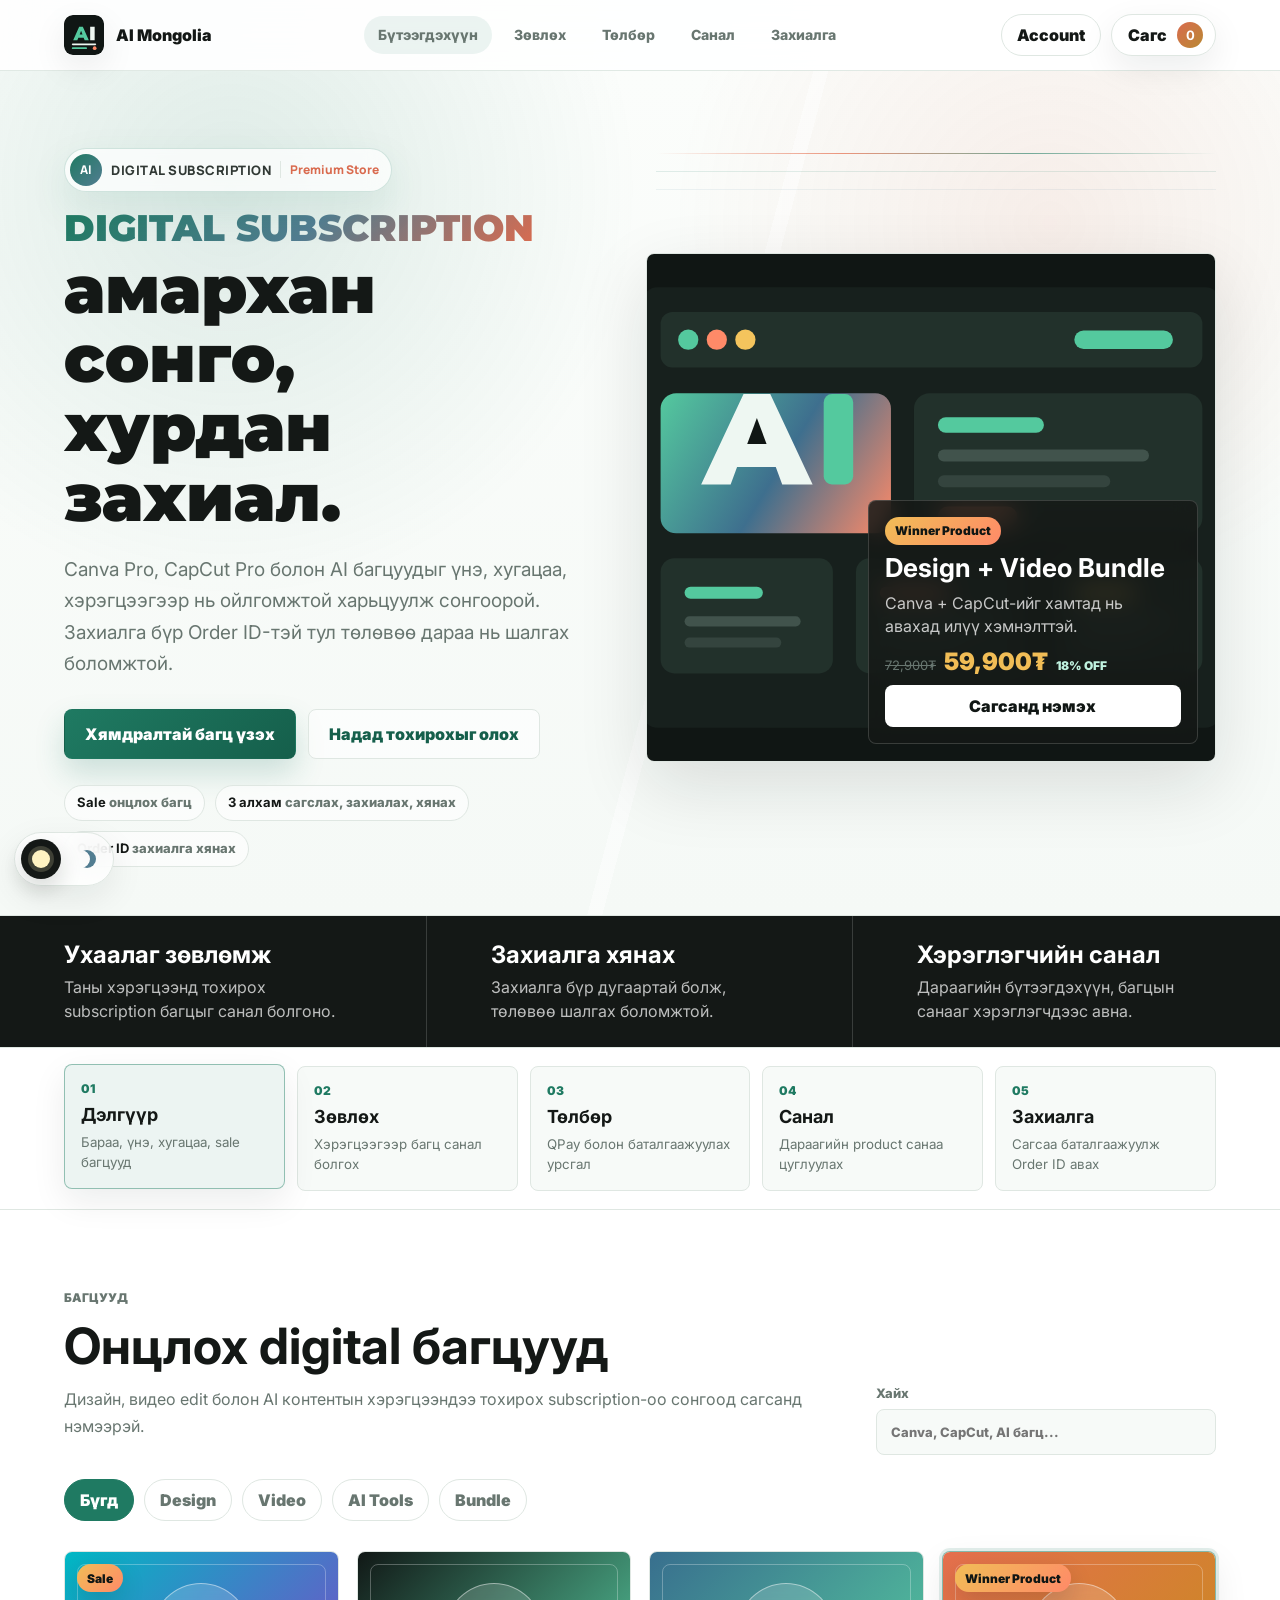
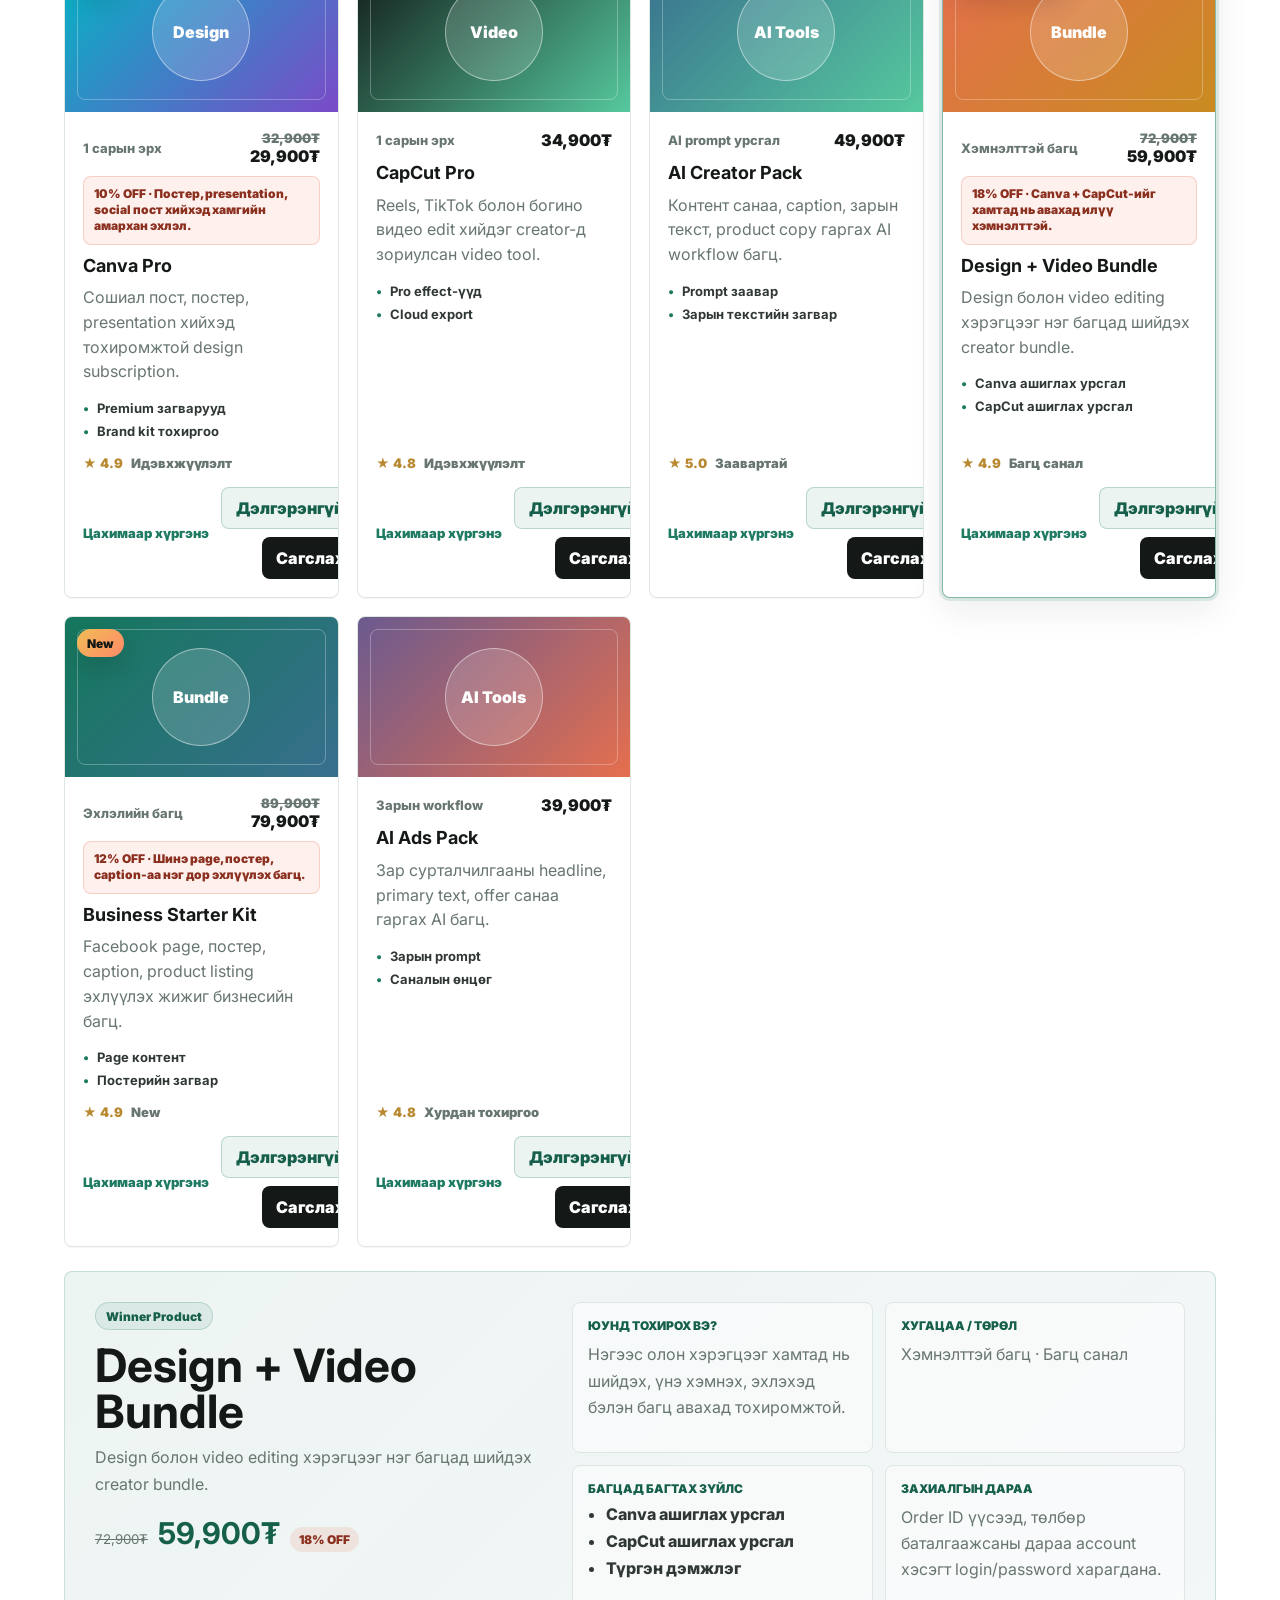
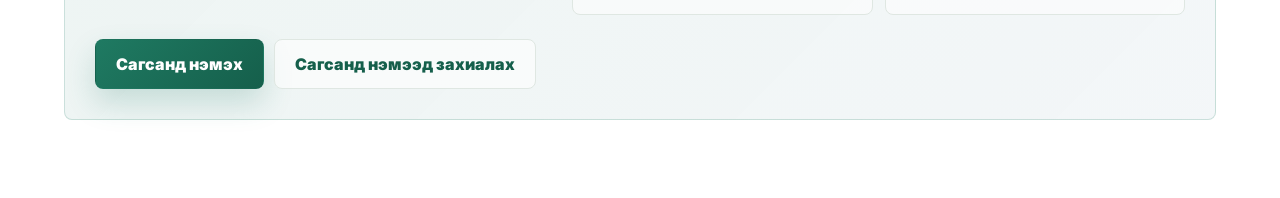
==== commit cb334f1f: "Polish storefront views and interactions" ====
--- a/index.html
+++ b/index.html
@@ -17,11 +17,11 @@
       <span class="brand-name">AI Mongolia</span>
     </a>
     <nav class="nav-links" aria-label="Үндсэн цэс">
-      <a href="#products">Бүтээгдэхүүн</a>
-      <a href="#engine">Зөвлөх</a>
-      <a href="#payment">Төлбөр</a>
-      <a href="#brainstorm">Санал</a>
-      <a href="#contact">Холбоо</a>
+      <a href="#products" data-view-link="products">Бүтээгдэхүүн</a>
+      <a href="#engine" data-view-link="engine">Зөвлөх</a>
+      <a href="#payment" data-view-link="payment">Төлбөр</a>
+      <a href="#brainstorm" data-view-link="brainstorm">Санал</a>
+      <a href="#checkout" data-view-link="checkout">Захиалга</a>
       <a href="/admin.html" data-admin-link hidden>Admin</a>
     </nav>
     <div class="header-actions">
@@ -47,8 +47,8 @@
         </h1>
         <p class="hero-text">Canva Pro, CapCut Pro болон AI багцуудыг үнэ, хугацаа, хэрэгцээгээр нь ойлгомжтой харьцуулж сонгоорой. Захиалга бүр Order ID-тэй тул төлөвөө дараа нь шалгах боломжтой.</p>
         <div class="hero-actions">
-          <a class="primary-action" href="#products">Хямдралтай багц үзэх</a>
-          <a class="secondary-action" href="#engine">Надад тохирохыг олох</a>
+          <a class="primary-action" href="#products" data-view-link="products">Хямдралтай багц үзэх</a>
+          <a class="secondary-action" href="#engine" data-view-link="engine">Надад тохирохыг олох</a>
         </div>
         <div class="hero-proof" aria-label="AI Mongolia үйлчилгээний давуу тал">
           <span><strong>Sale</strong> онцлох багц</span>
@@ -81,7 +81,35 @@
       </div>
     </section>
 
-    <section class="section-shell products-section" id="products">
+    <section class="page-hub" aria-label="AI Mongolia хэсгүүд">
+      <button class="hub-card is-active" type="button" data-view-link="products">
+        <span>01</span>
+        <strong>Дэлгүүр</strong>
+        <small>Бараа, үнэ, хугацаа, sale багцууд</small>
+      </button>
+      <button class="hub-card" type="button" data-view-link="engine">
+        <span>02</span>
+        <strong>Зөвлөх</strong>
+        <small>Хэрэгцээгээр багц санал болгох</small>
+      </button>
+      <button class="hub-card" type="button" data-view-link="payment">
+        <span>03</span>
+        <strong>Төлбөр</strong>
+        <small>QPay болон баталгаажуулах урсгал</small>
+      </button>
+      <button class="hub-card" type="button" data-view-link="brainstorm">
+        <span>04</span>
+        <strong>Санал</strong>
+        <small>Дараагийн product санаа цуглуулах</small>
+      </button>
+      <button class="hub-card" type="button" data-view-link="checkout">
+        <span>05</span>
+        <strong>Захиалга</strong>
+        <small>Сагсаа баталгаажуулж Order ID авах</small>
+      </button>
+    </section>
+
+    <section class="section-shell products-section view-section" id="products" data-view-section="products">
       <div class="section-heading-row">
         <div class="section-heading">
           <p class="eyebrow">Багцууд</p>
@@ -101,9 +129,16 @@
         <button class="filter-button" type="button" data-filter="Bundle">Bundle</button>
       </div>
       <div class="product-grid" data-product-grid></div>
-    </section>
-
-    <section class="engine-section" id="engine">
+      <div class="product-detail-panel" data-product-detail>
+        <div>
+          <span class="status-pill">Дэлгэрэнгүй</span>
+          <h3>Бүтээгдэхүүн сонгоно уу</h3>
+          <p>Карт дээрх “Дэлгэрэнгүй” товчийг дарвал үнэ, хугацаа, авах зүйлс, тохирох хэрэглээ энд гарна.</p>
+        </div>
+      </div>
+    </section>
+
+    <section class="engine-section view-section" id="engine" data-view-section="engine" hidden>
       <div class="section-heading">
         <p class="eyebrow">Ухаалаг зөвлөх</p>
         <h2>Танд тохирох багцыг хурдан олъё</h2>
@@ -169,7 +204,7 @@
       </div>
     </section>
 
-    <section class="payment-section" id="payment">
+    <section class="payment-section view-section" id="payment" data-view-section="payment" hidden>
       <div class="payment-panel">
         <div>
           <p class="eyebrow">Төлбөрийн урсгал</p>
@@ -185,7 +220,7 @@
       </div>
     </section>
 
-    <section class="brainstorm-section" id="brainstorm">
+    <section class="brainstorm-section view-section" id="brainstorm" data-view-section="brainstorm" hidden>
       <div class="section-heading">
         <p class="eyebrow">Хэрэглэгчийн санал</p>
         <h2>Хүмүүсээс дараагийн санаагаа цуглуулъя</h2>
@@ -213,7 +248,7 @@
       </div>
     </section>
 
-    <section class="contact-section" id="contact">
+    <section class="contact-section view-section" id="checkout" data-view-section="checkout" hidden>
       <div class="contact-copy">
         <p class="eyebrow">Захиалга</p>
         <h2>Digital захиалгаа бүртгүүлээрэй</h2>
@@ -333,6 +368,10 @@
           Нууц үг
           <input name="password" type="password" placeholder="Доод тал нь 6 тэмдэгт" minlength="6" required>
         </label>
+        <label>
+          Нууц үг давтах
+          <input name="confirmPassword" type="password" placeholder="Нууц үгээ дахин оруулна" minlength="6" required>
+        </label>
         <button class="primary-action full-width" type="submit">Account үүсгэх</button>
       </form>
       <button class="secondary-action full-width is-hidden" type="button" data-logout>Гарах</button>
@@ -348,8 +387,12 @@
   </aside>
 
   <div class="shift-switch" role="group" aria-label="Дэлгэцийн горим сонгох">
-    <button class="is-active" type="button" data-theme-option="day">Day Shift</button>
-    <button type="button" data-theme-option="night">Night Shift</button>
+    <button class="is-active" type="button" data-theme-option="day" aria-label="Day theme" title="Day theme">
+      <span class="theme-icon theme-icon-day" aria-hidden="true"></span>
+    </button>
+    <button type="button" data-theme-option="night" aria-label="Night theme" title="Night theme">
+      <span class="theme-icon theme-icon-night" aria-hidden="true"></span>
+    </button>
   </div>
 
   <button class="mobile-cart-bar" type="button" data-open-cart>
--- a/styles.css
+++ b/styles.css
@@ -1,35 +1,37 @@
 :root {
-  --ink: #151816;
-  --soft-ink: #2b3430;
-  --muted: #65726d;
-  --line: #dde7e2;
+  --ink: #141816;
+  --soft-ink: #303834;
+  --muted: #687670;
+  --line: #dfe7e2;
   --paper: #ffffff;
-  --wash: #f5f8f6;
-  --mist: #edf4f1;
-  --green: #14775c;
-  --green-dark: #0d5743;
-  --coral: #e56f4e;
-  --gold: #c98b20;
-  --blue: #386f8e;
-  --plum: #6b5a8f;
+  --wash: #f7faf8;
+  --mist: #eef5f1;
+  --green: #1f7a62;
+  --green-dark: #155f4b;
+  --coral: #d96b4f;
+  --gold: #b98932;
+  --blue: #527d91;
+  --plum: #74678d;
+  --focus-ring: 0 0 0 4px rgba(31, 122, 98, 0.14);
   --shadow: 0 24px 70px rgba(18, 24, 21, 0.12);
   --soft-shadow: 0 12px 34px rgba(18, 24, 21, 0.08);
 }
 
 body[data-theme="night"] {
-  --ink: #eef7f2;
-  --soft-ink: #dce9e3;
-  --muted: #a7b8b0;
-  --line: #2b4038;
-  --paper: #101614;
-  --wash: #161f1b;
-  --mist: #1d2a25;
-  --green: #56c99e;
-  --green-dark: #34a87f;
-  --coral: #ff8a68;
-  --gold: #f1bd56;
-  --blue: #78a8c8;
-  --plum: #a99ad0;
+  --ink: #eef4f0;
+  --soft-ink: #dce7e1;
+  --muted: #a6b5af;
+  --line: #2d4038;
+  --paper: #111715;
+  --wash: #171f1c;
+  --mist: #202c27;
+  --green: #68d3aa;
+  --green-dark: #45b78d;
+  --coral: #f28a6d;
+  --gold: #e7b85a;
+  --blue: #82aabe;
+  --plum: #a999c9;
+  --focus-ring: 0 0 0 4px rgba(104, 211, 170, 0.16);
   --shadow: 0 24px 70px rgba(0, 0, 0, 0.36);
   --soft-shadow: 0 12px 34px rgba(0, 0, 0, 0.24);
 }
@@ -45,7 +47,9 @@
 body {
   margin: 0;
   color: var(--ink);
-  background: var(--paper);
+  background:
+    radial-gradient(circle at 14% 0%, rgba(31, 122, 98, 0.08), transparent 30%),
+    linear-gradient(180deg, var(--paper) 0%, var(--wash) 100%);
   font-family: Inter, Arial, sans-serif;
   transition: background 180ms ease, color 180ms ease;
 }
@@ -63,6 +67,53 @@
 
 button {
   -webkit-tap-highlight-color: transparent;
+}
+
+button:focus-visible,
+a:focus-visible,
+input:focus-visible,
+textarea:focus-visible,
+select:focus-visible {
+  outline: none;
+  box-shadow: var(--focus-ring);
+}
+
+@keyframes gentle-pop {
+  0% {
+    transform: scale(1);
+  }
+  45% {
+    transform: scale(1.035);
+  }
+  100% {
+    transform: scale(1);
+  }
+}
+
+@keyframes panel-slide-in {
+  from {
+    opacity: 0;
+    transform: translateX(18px);
+  }
+  to {
+    opacity: 1;
+    transform: translateX(0);
+  }
+}
+
+@keyframes modal-pop-in {
+  from {
+    opacity: 0;
+    transform: translateY(10px) scale(0.98);
+  }
+  to {
+    opacity: 1;
+    transform: translateY(0) scale(1);
+  }
+}
+
+.is-popping {
+  animation: gentle-pop 260ms cubic-bezier(0.2, 0.8, 0.2, 1);
 }
 
 .site-header {
@@ -152,9 +203,12 @@
   color: var(--ink);
   border-radius: 999px;
   font-weight: 900;
+  transition: transform 160ms ease, background 160ms ease, border-color 160ms ease;
 }
 
 .account-button:hover {
+  transform: translateY(-1px);
+  border-color: rgba(31, 122, 98, 0.28);
   background: var(--mist);
 }
 
@@ -168,6 +222,13 @@
   box-shadow: var(--soft-shadow);
   color: var(--ink);
   font-weight: 900;
+  transition: transform 160ms ease, border-color 160ms ease, box-shadow 160ms ease;
+}
+
+.cart-button:hover {
+  transform: translateY(-1px);
+  border-color: rgba(31, 122, 98, 0.28);
+  box-shadow: 0 14px 28px rgba(18, 24, 21, 0.1);
 }
 
 .cart-button strong {
@@ -176,7 +237,7 @@
   height: 26px;
   place-items: center;
   color: white;
-  background: var(--coral);
+  background: linear-gradient(135deg, var(--coral), var(--gold));
   border-radius: 999px;
   font-size: 13px;
 }
@@ -191,18 +252,16 @@
   gap: clamp(30px, 6vw, 86px);
   padding: clamp(38px, 6vw, 82px) clamp(18px, 5vw, 72px) 48px;
   background:
-    linear-gradient(135deg, rgba(20, 119, 92, 0.08) 0 1px, transparent 1px 42px),
-    linear-gradient(45deg, rgba(56, 111, 142, 0.07) 0 1px, transparent 1px 46px),
-    linear-gradient(120deg, rgba(20, 119, 92, 0.08), transparent 34%),
-    linear-gradient(180deg, #f8fbf8 0%, #ffffff 82%);
+    radial-gradient(circle at 82% 18%, rgba(217, 107, 79, 0.1), transparent 30%),
+    radial-gradient(circle at 18% 14%, rgba(31, 122, 98, 0.13), transparent 32%),
+    linear-gradient(180deg, #fbfdfb 0%, #f5f9f6 100%);
 }
 
 body[data-theme="night"] .hero {
   background:
-    linear-gradient(135deg, rgba(86, 201, 158, 0.1) 0 1px, transparent 1px 42px),
-    linear-gradient(45deg, rgba(120, 168, 200, 0.08) 0 1px, transparent 1px 46px),
-    linear-gradient(120deg, rgba(86, 201, 158, 0.09), transparent 34%),
-    linear-gradient(180deg, #141c19 0%, #101614 82%);
+    radial-gradient(circle at 82% 18%, rgba(242, 138, 109, 0.12), transparent 30%),
+    radial-gradient(circle at 18% 14%, rgba(104, 211, 170, 0.12), transparent 32%),
+    linear-gradient(180deg, #151d1a 0%, #101715 100%);
 }
 
 .hero::before {
@@ -210,15 +269,12 @@
   inset: 0;
   content: "";
   background:
-    linear-gradient(105deg, transparent 0 52%, rgba(255, 255, 255, 0.54) 52% 54%, transparent 54% 100%),
-    repeating-linear-gradient(90deg, transparent 0 78px, rgba(20, 119, 92, 0.06) 78px 79px);
+    linear-gradient(105deg, transparent 0 54%, rgba(255, 255, 255, 0.46) 54% 55%, transparent 55% 100%);
   pointer-events: none;
 }
 
 body[data-theme="night"] .hero::before {
-  background:
-    linear-gradient(105deg, transparent 0 52%, rgba(86, 201, 158, 0.12) 52% 54%, transparent 54% 100%),
-    repeating-linear-gradient(90deg, transparent 0 78px, rgba(86, 201, 158, 0.06) 78px 79px);
+  background: linear-gradient(105deg, transparent 0 54%, rgba(104, 211, 170, 0.12) 54% 55%, transparent 55% 100%);
 }
 
 .hero::after {
@@ -406,25 +462,27 @@
   border-radius: 8px;
   cursor: pointer;
   font-weight: 900;
+  transition: transform 160ms ease, background 160ms ease, border-color 160ms ease, box-shadow 160ms ease;
 }
 
 .primary-action {
   color: white;
-  background: var(--green);
-  box-shadow: 0 16px 32px rgba(20, 119, 92, 0.22);
+  background: linear-gradient(135deg, var(--green) 0%, var(--green-dark) 100%);
+  box-shadow: 0 14px 30px rgba(31, 122, 98, 0.2);
 }
 
 body[data-theme="night"] .primary-action {
-  color: #101614;
+  color: #101715;
 }
 
 .primary-action:hover {
-  background: var(--green-dark);
+  transform: translateY(-1px);
+  box-shadow: 0 18px 38px rgba(31, 122, 98, 0.24);
 }
 
 .secondary-action {
   color: var(--green-dark);
-  background: var(--paper);
+  background: rgba(255, 255, 255, 0.62);
   border-color: var(--line);
 }
 
@@ -433,7 +491,21 @@
 }
 
 .secondary-action:hover {
+  transform: translateY(-1px);
+  border-color: rgba(31, 122, 98, 0.32);
   background: var(--mist);
+}
+
+.primary-action:active,
+.secondary-action:active,
+.danger-action:active,
+.add-button:active,
+.detail-button:active,
+.hub-card:active,
+.filter-button:active,
+.cart-button:active,
+.account-button:active {
+  transform: translateY(1px) scale(0.99);
 }
 
 .danger-action {
@@ -600,6 +672,61 @@
   line-height: 1.5;
 }
 
+.page-hub {
+  display: grid;
+  grid-template-columns: repeat(5, minmax(0, 1fr));
+  gap: 12px;
+  padding: 18px clamp(18px, 5vw, 72px);
+  background: var(--paper);
+  border-bottom: 1px solid var(--line);
+}
+
+.hub-card {
+  display: grid;
+  min-height: 118px;
+  align-content: start;
+  gap: 8px;
+  padding: 16px;
+  color: var(--ink);
+  text-align: left;
+  border: 1px solid var(--line);
+  border-radius: 8px;
+  background: var(--wash);
+  cursor: pointer;
+  transition: transform 180ms ease, border-color 180ms ease, background 180ms ease;
+}
+
+.hub-card:hover,
+.hub-card.is-active,
+.nav-links a.is-active {
+  border-color: rgba(20, 119, 92, 0.42);
+  background: rgba(20, 119, 92, 0.08);
+}
+
+.hub-card.is-active {
+  transform: translateY(-2px);
+  box-shadow: var(--soft-shadow);
+}
+
+.hub-card span {
+  color: var(--green);
+  font-size: 12px;
+  font-weight: 900;
+}
+
+.hub-card strong {
+  font-size: 18px;
+}
+
+.hub-card small {
+  color: var(--muted);
+  line-height: 1.45;
+}
+
+.view-section[hidden] {
+  display: none !important;
+}
+
 .section-shell,
 .feature-band,
 .engine-section,
@@ -698,6 +825,11 @@
   box-shadow: var(--soft-shadow);
 }
 
+.product-card.is-selected {
+  border-color: rgba(20, 119, 92, 0.52);
+  box-shadow: 0 0 0 3px rgba(20, 119, 92, 0.12), var(--soft-shadow);
+}
+
 body[data-theme="night"] .product-card {
   border-color: rgba(86, 201, 158, 0.18);
   background: linear-gradient(180deg, #131d19 0%, #101614 100%);
@@ -707,6 +839,26 @@
 body[data-theme="night"] .product-card:hover {
   border-color: rgba(255, 138, 104, 0.5);
   box-shadow: 0 18px 44px rgba(86, 201, 158, 0.14), 0 0 0 1px rgba(255, 138, 104, 0.18);
+}
+
+body[data-theme="night"] .hub-card,
+body[data-theme="night"] .product-detail-panel,
+body[data-theme="night"] .detail-grid div {
+  border-color: rgba(86, 201, 158, 0.18);
+  background: rgba(86, 201, 158, 0.06);
+}
+
+body[data-theme="night"] .hub-card:hover,
+body[data-theme="night"] .hub-card.is-active,
+body[data-theme="night"] .nav-links a.is-active {
+  border-color: rgba(255, 138, 104, 0.38);
+  background: rgba(255, 138, 104, 0.1);
+}
+
+body[data-theme="night"] .detail-button {
+  color: #7be1b8;
+  border-color: rgba(86, 201, 158, 0.24);
+  background: rgba(86, 201, 158, 0.1);
 }
 
 .product-thumb {
@@ -865,20 +1017,42 @@
   white-space: nowrap;
 }
 
+.product-actions {
+  display: flex;
+  flex-wrap: wrap;
+  justify-content: flex-end;
+  gap: 8px;
+}
+
 body[data-theme="night"] .stock {
   color: #7be1b8;
 }
 
+.detail-button,
 .add-button {
   min-height: 42px;
   padding: 0 14px;
+  border-radius: 8px;
+  cursor: pointer;
+  font-weight: 900;
+  white-space: nowrap;
+}
+
+.detail-button {
+  color: var(--green-dark);
+  border: 1px solid rgba(20, 119, 92, 0.24);
+  background: rgba(20, 119, 92, 0.08);
+}
+
+.detail-button:hover {
+  border-color: rgba(20, 119, 92, 0.45);
+  background: rgba(20, 119, 92, 0.14);
+}
+
+.add-button {
   color: white;
   border: 0;
-  border-radius: 8px;
   background: var(--ink);
-  cursor: pointer;
-  font-weight: 900;
-  white-space: nowrap;
 }
 
 .add-button:hover {
@@ -886,17 +1060,108 @@
 }
 
 body[data-theme="night"] .add-button {
-  color: #0c1210;
-  background: linear-gradient(135deg, #7be1b8 0%, #f1bd56 100%);
+  color: #101715;
+  background: linear-gradient(135deg, var(--green) 0%, var(--green-dark) 100%);
   border: 1px solid rgba(255, 255, 255, 0.16);
-  box-shadow: 0 10px 24px rgba(86, 201, 158, 0.22);
+  box-shadow: 0 10px 24px rgba(104, 211, 170, 0.18);
 }
 
 body[data-theme="night"] .add-button:hover,
 body[data-theme="night"] .add-button:focus-visible {
-  background: linear-gradient(135deg, #ff8a68 0%, #f1bd56 100%);
-  box-shadow: 0 14px 34px rgba(255, 138, 104, 0.26), 0 0 0 4px rgba(255, 138, 104, 0.14);
+  background: linear-gradient(135deg, var(--green) 0%, var(--gold) 100%);
+  box-shadow: 0 14px 34px rgba(104, 211, 170, 0.22), var(--focus-ring);
   outline: none;
+}
+
+.product-detail-panel {
+  display: grid;
+  grid-template-columns: minmax(260px, 0.85fr) minmax(320px, 1.15fr);
+  gap: 24px;
+  margin-top: 24px;
+  padding: clamp(20px, 3vw, 30px);
+  border: 1px solid rgba(20, 119, 92, 0.18);
+  border-radius: 8px;
+  background:
+    linear-gradient(135deg, rgba(20, 119, 92, 0.08), rgba(56, 111, 142, 0.06)),
+    var(--paper);
+}
+
+.product-detail-panel h3 {
+  margin: 0 0 10px;
+  font-size: clamp(28px, 4vw, 46px);
+  line-height: 1;
+}
+
+.product-detail-panel p {
+  color: var(--muted);
+  line-height: 1.65;
+}
+
+.detail-price-line {
+  display: flex;
+  flex-wrap: wrap;
+  align-items: baseline;
+  gap: 10px;
+  margin-top: 18px;
+}
+
+.detail-price-line small,
+.price small {
+  color: var(--muted);
+  text-decoration: line-through;
+}
+
+.detail-price-line strong {
+  font-size: 30px;
+  color: var(--green-dark);
+}
+
+.detail-price-line em {
+  padding: 5px 9px;
+  color: #8b2f1f;
+  border-radius: 999px;
+  background: rgba(229, 111, 78, 0.14);
+  font-size: 12px;
+  font-style: normal;
+  font-weight: 900;
+}
+
+.detail-grid {
+  display: grid;
+  grid-template-columns: repeat(2, minmax(0, 1fr));
+  gap: 12px;
+}
+
+.detail-grid div {
+  padding: 15px;
+  border: 1px solid var(--line);
+  border-radius: 8px;
+  background: rgba(255, 255, 255, 0.54);
+}
+
+.detail-grid span {
+  display: block;
+  margin-bottom: 8px;
+  color: var(--green-dark);
+  font-size: 12px;
+  font-weight: 900;
+  text-transform: uppercase;
+}
+
+.detail-grid ul {
+  display: grid;
+  gap: 7px;
+  margin: 0;
+  padding-left: 18px;
+  color: var(--soft-ink);
+  font-weight: 800;
+}
+
+.detail-actions {
+  grid-column: 1 / -1;
+  display: flex;
+  flex-wrap: wrap;
+  gap: 10px;
 }
 
 .feature-band {
@@ -1243,6 +1508,11 @@
   box-shadow: var(--shadow);
 }
 
+.cart-drawer.is-open .cart-panel,
+.account-drawer.is-open .account-panel {
+  animation: panel-slide-in 220ms ease both;
+}
+
 .account-panel {
   width: min(460px, 100%);
   height: 100%;
@@ -1358,6 +1628,32 @@
   font-weight: 900;
 }
 
+.account-credential-list {
+  display: grid;
+  gap: 8px;
+}
+
+.account-credential-card {
+  display: grid;
+  gap: 7px;
+  padding: 12px;
+  border: 1px solid rgba(20, 119, 92, 0.18);
+  border-radius: 8px;
+  background: var(--paper);
+}
+
+.account-credential-card span,
+.account-credential-card p {
+  margin: 0;
+  color: var(--muted);
+  line-height: 1.45;
+}
+
+.account-credential-card code {
+  color: var(--ink);
+  font-weight: 900;
+}
+
 .compact-action {
   min-height: 38px;
   padding: 0 12px;
@@ -1551,11 +1847,11 @@
   bottom: 14px;
   z-index: 36;
   display: inline-flex;
-  gap: 4px;
-  padding: 5px;
+  gap: 6px;
+  padding: 6px;
   border: 1px solid var(--line);
   border-radius: 999px;
-  background: rgba(255, 255, 255, 0.84);
+  background: rgba(255, 255, 255, 0.78);
   box-shadow: var(--soft-shadow);
   backdrop-filter: blur(14px);
 }
@@ -1565,25 +1861,59 @@
 }
 
 .shift-switch button {
-  min-height: 38px;
-  padding: 0 12px;
+  display: grid;
+  width: 40px;
+  height: 40px;
+  place-items: center;
+  padding: 0;
   color: var(--muted);
   border: 0;
   border-radius: 999px;
   background: transparent;
   cursor: pointer;
-  font-size: 13px;
-  font-weight: 900;
+  transition: transform 160ms ease, background 160ms ease, box-shadow 160ms ease;
+}
+
+.shift-switch button:hover {
+  transform: translateY(-1px);
+  background: var(--mist);
 }
 
 .shift-switch button.is-active {
-  color: white;
   background: var(--ink);
+  box-shadow: 0 10px 22px rgba(18, 24, 21, 0.16);
 }
 
 body[data-theme="night"] .shift-switch button.is-active {
-  color: #101614;
   background: var(--green);
+}
+
+.theme-icon {
+  position: relative;
+  display: block;
+  width: 18px;
+  height: 18px;
+}
+
+.theme-icon-day {
+  border-radius: 50%;
+  background: var(--gold);
+  box-shadow: 0 0 0 4px rgba(185, 137, 50, 0.18);
+}
+
+.theme-icon-night {
+  border-radius: 50%;
+  background: transparent;
+  box-shadow: inset -6px 0 0 var(--blue);
+}
+
+.shift-switch button.is-active .theme-icon-day {
+  background: #fff3c2;
+  box-shadow: 0 0 0 4px rgba(255, 243, 194, 0.18);
+}
+
+.shift-switch button.is-active .theme-icon-night {
+  box-shadow: inset -6px 0 0 #101715;
 }
 
 .mobile-cart-bar {
@@ -1616,22 +1946,37 @@
   right: 18px;
   bottom: 84px;
   z-index: 60;
+  display: flex;
+  align-items: center;
+  gap: 10px;
   max-width: min(340px, calc(100vw - 36px));
   padding: 13px 15px;
   color: white;
-  background: rgba(21, 24, 22, 0.92);
-  border-radius: 8px;
-  box-shadow: var(--soft-shadow);
+  border: 1px solid rgba(255, 255, 255, 0.12);
+  background: rgba(20, 24, 22, 0.9);
+  border-radius: 8px;
+  box-shadow: 0 18px 44px rgba(18, 24, 21, 0.22);
+  backdrop-filter: blur(16px);
   font-weight: 800;
   opacity: 0;
-  transform: translateY(10px);
+  transform: translateY(12px) scale(0.98);
   pointer-events: none;
-  transition: opacity 160ms ease, transform 160ms ease;
+  transition: opacity 180ms ease, transform 180ms ease;
+}
+
+.toast::before {
+  width: 9px;
+  height: 9px;
+  flex: 0 0 auto;
+  content: "";
+  border-radius: 50%;
+  background: var(--green);
+  box-shadow: 0 0 0 5px rgba(104, 211, 170, 0.16);
 }
 
 .toast.is-visible {
   opacity: 1;
-  transform: translateY(0);
+  transform: translateY(0) scale(1);
 }
 
 .order-modal {
@@ -1662,6 +2007,10 @@
   box-shadow: var(--shadow);
 }
 
+.order-modal.is-open .order-modal-panel {
+  animation: modal-pop-in 220ms ease both;
+}
+
 .order-modal-panel > .icon-button {
   position: absolute;
   top: 14px;
@@ -1797,6 +2146,7 @@
 .admin-orders,
 .admin-products,
 .admin-setup,
+.admin-stock,
 .admin-users {
   padding-top: 0;
 }
@@ -1983,6 +2333,35 @@
   background: var(--wash);
 }
 
+.stock-admin-form {
+  display: grid;
+  grid-template-columns: repeat(3, minmax(0, 1fr));
+  gap: 14px;
+  margin-bottom: 20px;
+  padding: 20px;
+  border: 1px solid var(--line);
+  border-radius: 8px;
+  background: var(--paper);
+}
+
+.stock-admin-form label {
+  display: grid;
+  gap: 8px;
+  font-weight: 800;
+}
+
+.stock-admin-form input,
+.stock-admin-form select,
+.stock-admin-form textarea {
+  width: 100%;
+  min-height: 46px;
+  padding: 12px 13px;
+  color: var(--ink);
+  border: 1px solid var(--line);
+  border-radius: 8px;
+  background: var(--wash);
+}
+
 .wide-field {
   grid-column: 1 / -1;
 }
@@ -1998,6 +2377,65 @@
   gap: 14px;
 }
 
+.admin-stock-list {
+  display: grid;
+  gap: 12px;
+}
+
+.admin-stock-card {
+  display: grid;
+  grid-template-columns: 1fr minmax(180px, 260px) auto;
+  gap: 14px;
+  align-items: center;
+  padding: 16px;
+  border: 1px solid var(--line);
+  border-radius: 8px;
+  background: var(--paper);
+}
+
+.admin-stock-card h3 {
+  margin: 8px 0 4px;
+}
+
+.admin-stock-card p {
+  margin: 0;
+  color: var(--muted);
+  line-height: 1.45;
+}
+
+.stock-secret {
+  display: grid;
+  gap: 6px;
+  padding: 12px;
+  border: 1px dashed rgba(20, 119, 92, 0.24);
+  border-radius: 8px;
+  background: var(--wash);
+}
+
+.stock-secret span {
+  color: var(--muted);
+  font-size: 12px;
+  font-weight: 900;
+}
+
+.stock-secret strong {
+  overflow-wrap: anywhere;
+}
+
+.admin-delivery-summary {
+  display: grid;
+  gap: 6px;
+  padding: 12px;
+  border: 1px solid rgba(20, 119, 92, 0.18);
+  border-radius: 8px;
+  background: var(--wash);
+}
+
+.admin-delivery-summary span {
+  color: var(--muted);
+  line-height: 1.45;
+}
+
 .admin-product-card {
   display: grid;
   grid-template-columns: 150px 1fr auto;
@@ -2079,7 +2517,8 @@
   .product-grid,
   .workflow-grid,
   .engine-grid,
-  .idea-board {
+  .idea-board,
+  .page-hub {
     grid-template-columns: repeat(2, minmax(0, 1fr));
   }
 
@@ -2093,6 +2532,7 @@
   .contact-section,
   .payment-panel,
   .brainstorm-grid,
+  .product-detail-panel,
   .admin-hero {
     grid-template-columns: 1fr;
   }
@@ -2188,6 +2628,8 @@
   .engine-grid,
   .idea-board,
   .payment-list,
+  .page-hub,
+  .detail-grid,
   .setup-grid,
   .admin-order-tools,
   .admin-summary,
@@ -2224,13 +2666,16 @@
   .admin-warning,
   .admin-setup,
   .admin-products,
+  .admin-stock,
   .admin-users,
   .admin-orders {
     padding: 56px 16px;
   }
 
   .product-admin-form,
+  .stock-admin-form,
   .admin-product-card,
+  .admin-stock-card,
   .admin-user-card {
     grid-template-columns: 1fr;
   }
@@ -2272,8 +2717,18 @@
   }
 
   .shift-switch button {
-    min-height: 36px;
-    padding: 0 10px;
-    font-size: 12px;
-  }
-}
+    width: 38px;
+    height: 38px;
+  }
+}
+
+@media (prefers-reduced-motion: reduce) {
+  *,
+  *::before,
+  *::after {
+    scroll-behavior: auto !important;
+    animation-duration: 1ms !important;
+    animation-iteration-count: 1 !important;
+    transition-duration: 1ms !important;
+  }
+}
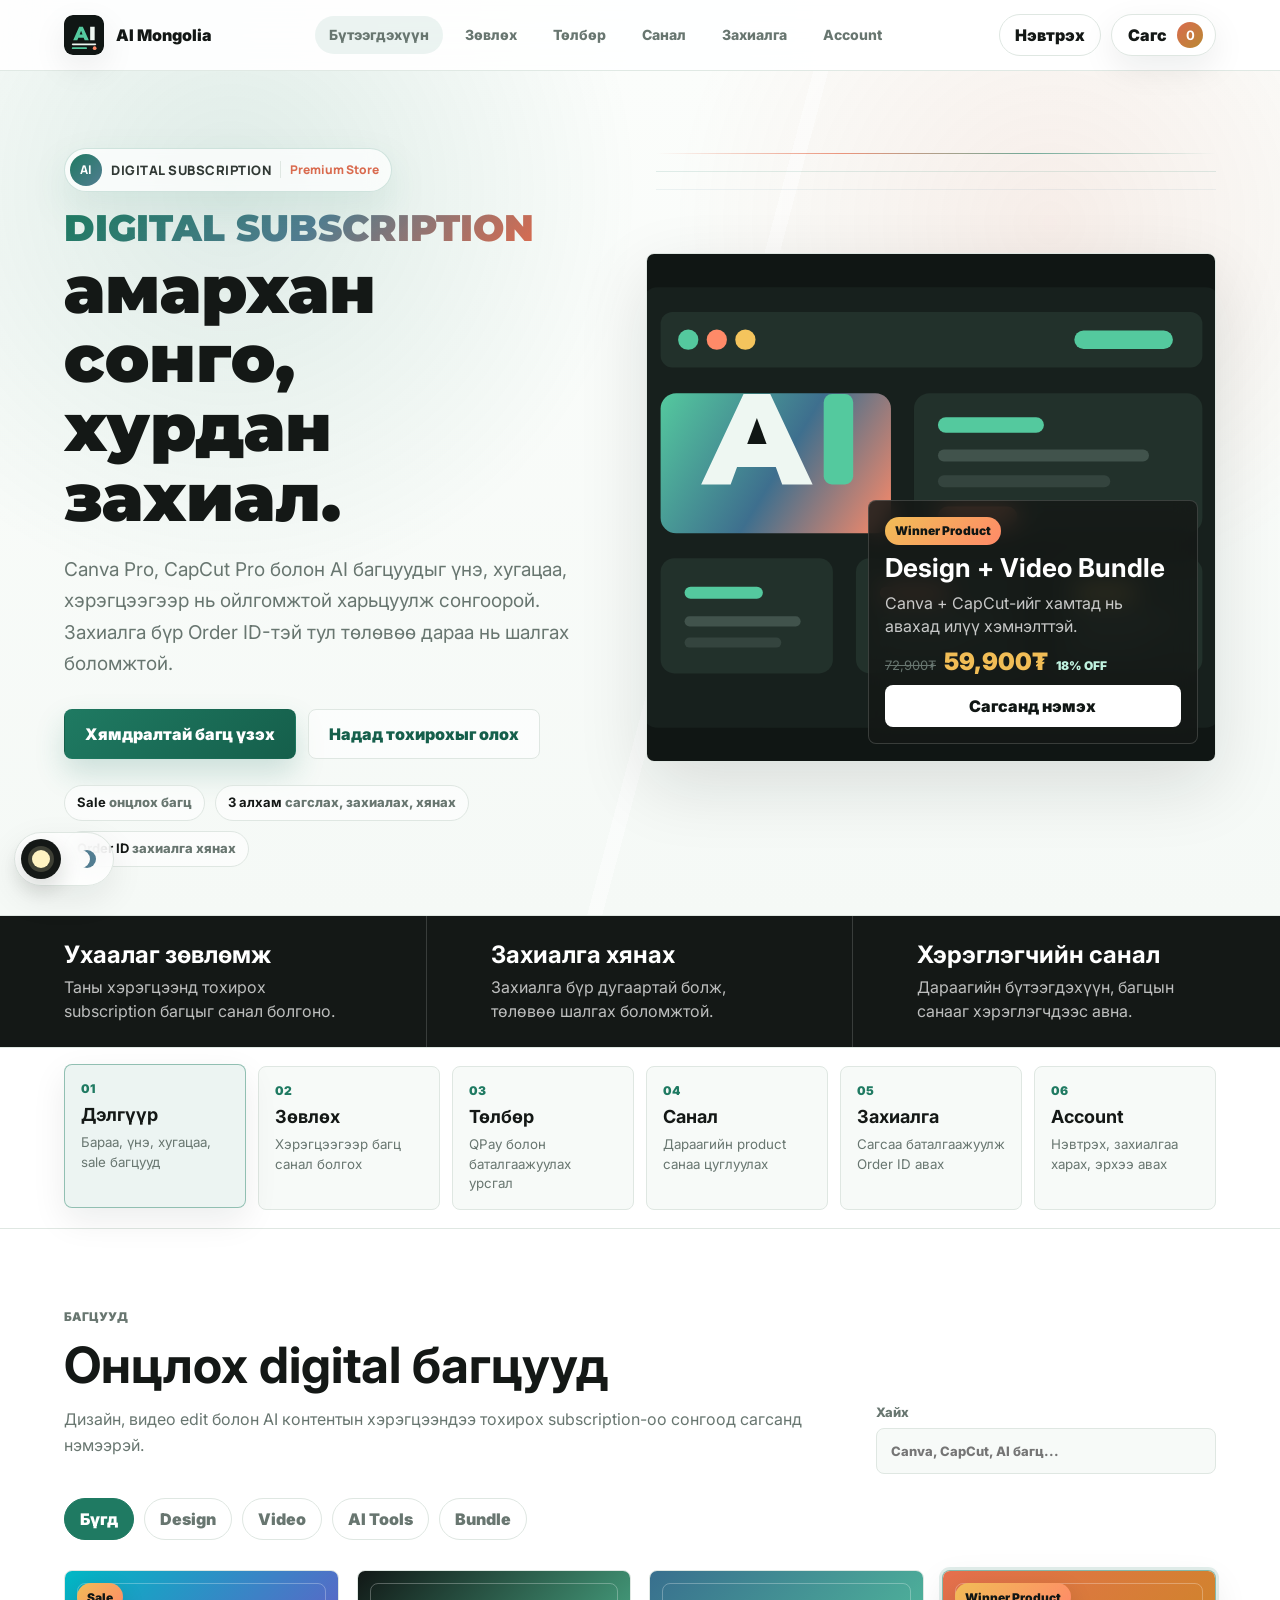
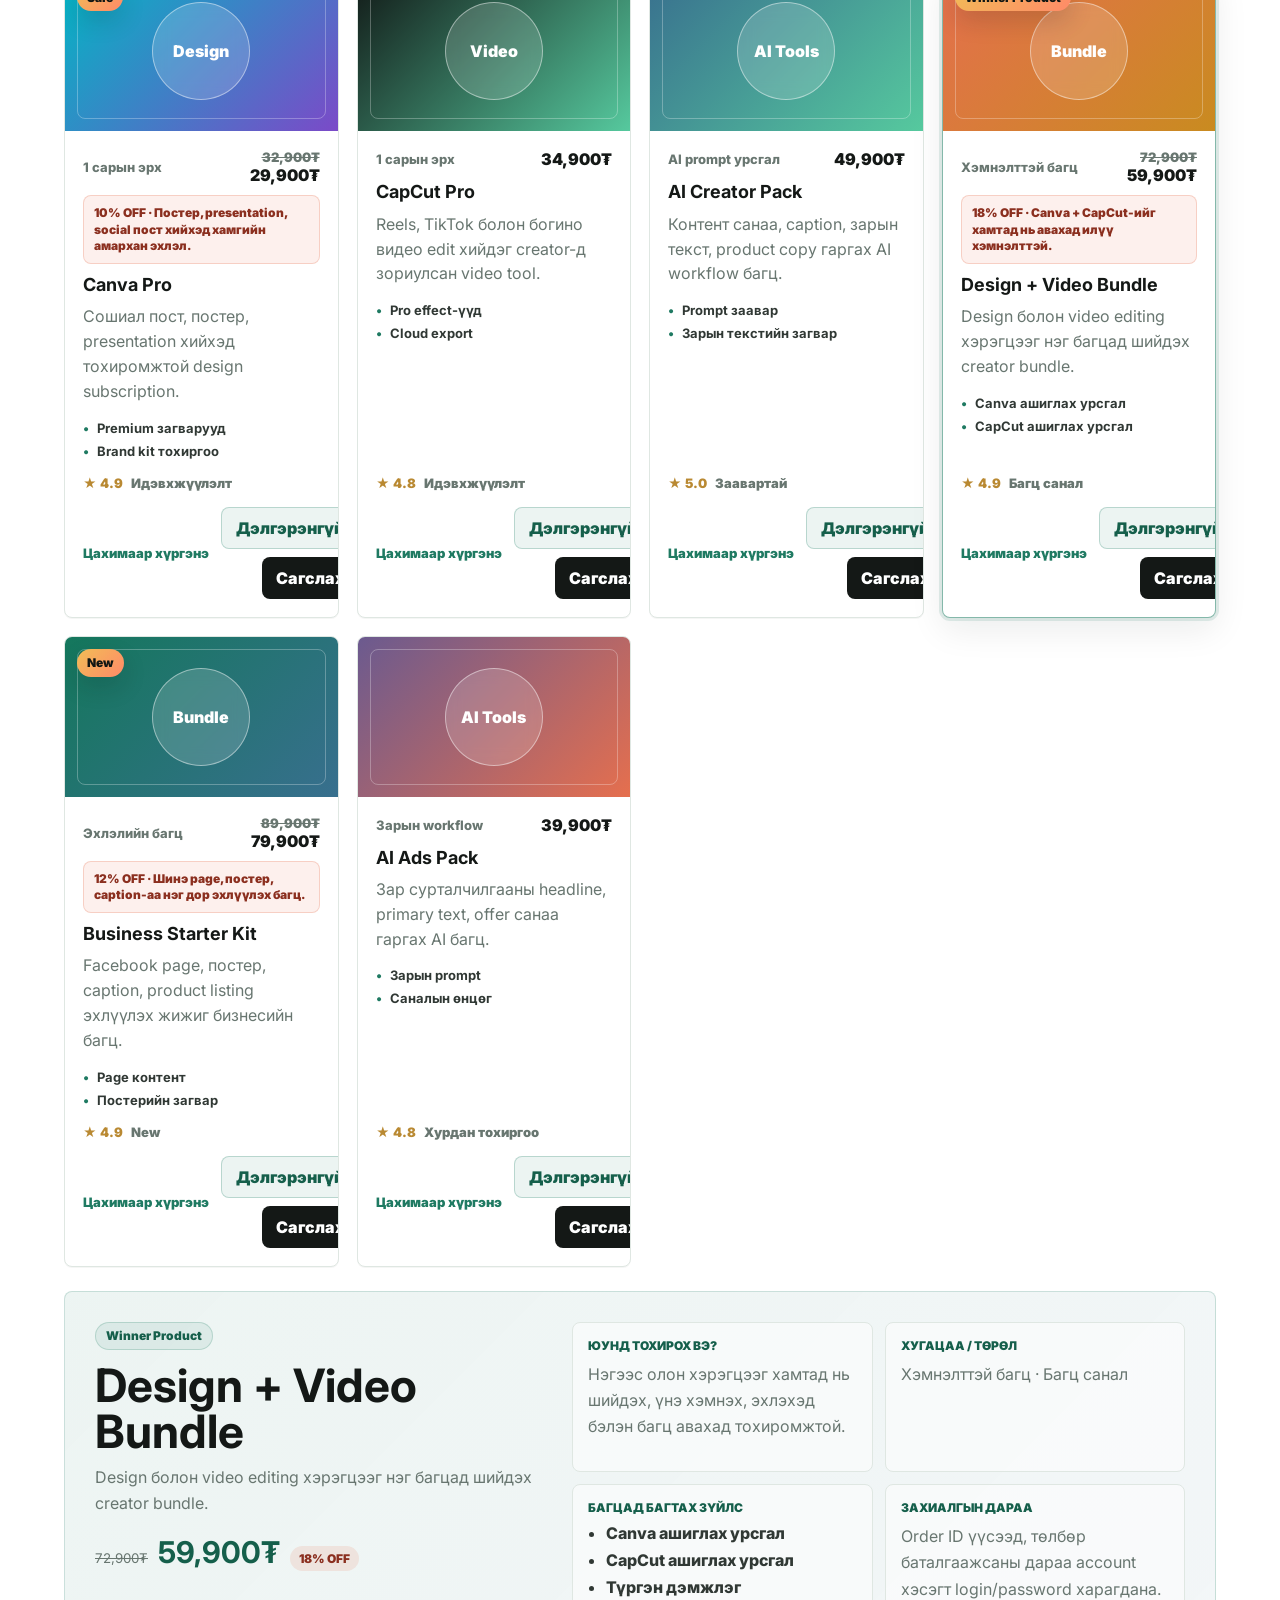
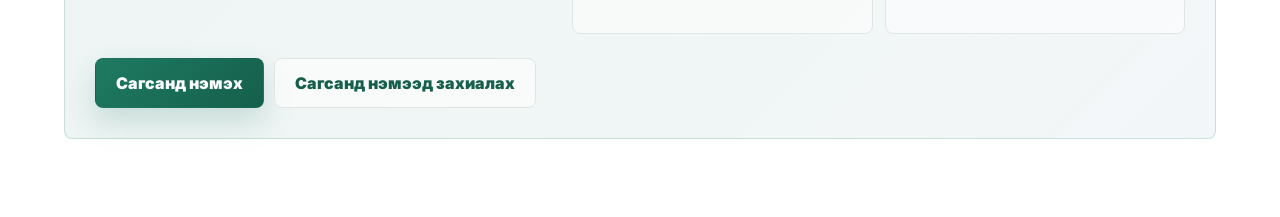
==== commit c6c5d21e: "Make account a dedicated storefront view" ====
--- a/index.html
+++ b/index.html
@@ -22,10 +22,11 @@
       <a href="#payment" data-view-link="payment">Төлбөр</a>
       <a href="#brainstorm" data-view-link="brainstorm">Санал</a>
       <a href="#checkout" data-view-link="checkout">Захиалга</a>
+      <a href="#account" data-view-link="account">Account</a>
       <a href="/admin.html" data-admin-link hidden>Admin</a>
     </nav>
     <div class="header-actions">
-      <button class="account-button" type="button" data-open-account>Account</button>
+      <button class="account-button" type="button" data-open-account>Нэвтрэх</button>
       <button class="cart-button" type="button" data-open-cart aria-label="Сагс нээх">
         <span>Сагс</span>
         <strong data-cart-count>0</strong>
@@ -106,6 +107,11 @@
         <span>05</span>
         <strong>Захиалга</strong>
         <small>Сагсаа баталгаажуулж Order ID авах</small>
+      </button>
+      <button class="hub-card" type="button" data-view-link="account">
+        <span>06</span>
+        <strong>Account</strong>
+        <small>Нэвтрэх, захиалгаа харах, эрхээ авах</small>
       </button>
     </section>
 
@@ -280,6 +286,89 @@
         <div class="order-result" data-order-result></div>
       </form>
     </section>
+
+    <section class="account-section view-section" id="account" data-view-section="account" hidden>
+      <div class="account-page-copy">
+        <p class="eyebrow">Account</p>
+        <h2>Миний хэсэг</h2>
+        <p>Эндээс account үүсгэж, нэвтэрч, захиалгын төлөв болон stock-оос олгогдсон login/password эрхээ нэг дороос харна.</p>
+        <div class="account-guide">
+          <div>
+            <span>1</span>
+            <strong>Account үүсгэнэ</strong>
+            <p>Нэр, email, нууц үгээр бүртгүүлээд дараагийн захиалга бүр таны account дээр хадгалагдана.</p>
+          </div>
+          <div>
+            <span>2</span>
+            <strong>Захиалга хийнэ</strong>
+            <p>Сагсанд бараагаа нэмээд Order ID авна. Төлбөр баталгаажих хүртэл төлөвөө шалгаж болно.</p>
+          </div>
+          <div>
+            <span>3</span>
+            <strong>Эрхээ авна</strong>
+            <p>Admin stock-оос бараа олгосны дараа login/password нь таны захиалгын карт дээр харагдана.</p>
+          </div>
+        </div>
+      </div>
+
+      <div class="account-page-panel">
+        <div class="account-panel">
+          <div class="cart-head">
+            <div>
+              <p class="eyebrow">Нэвтрэх хэсэг</p>
+              <h2>Account</h2>
+            </div>
+            <button class="secondary-action compact-action" type="button" data-close-account>Дэлгүүр рүү буцах</button>
+          </div>
+          <div class="account-status" data-account-status>
+            <p class="cart-note">Account үүсгээд захиалга бүртгүүлэх, admin эрхтэй бол удирдлагын хэсэг рүү орох боломжтой.</p>
+          </div>
+          <div class="account-tabs" role="tablist" aria-label="Account action">
+            <button class="is-active" type="button" data-account-tab="login">Нэвтрэх</button>
+            <button type="button" data-account-tab="register">Бүртгүүлэх</button>
+          </div>
+          <form class="account-form" data-login-form>
+            <label>
+              Email
+              <input name="email" type="email" placeholder="you@example.com" required>
+            </label>
+            <label>
+              Нууц үг
+              <input name="password" type="password" placeholder="Нууц үг" required>
+            </label>
+            <button class="primary-action full-width" type="submit">Нэвтрэх</button>
+          </form>
+          <form class="account-form is-hidden" data-register-form>
+            <label>
+              Нэр
+              <input name="name" type="text" placeholder="Таны нэр" required>
+            </label>
+            <label>
+              Email
+              <input name="email" type="email" placeholder="you@example.com" required>
+            </label>
+            <label>
+              Нууц үг
+              <input name="password" type="password" placeholder="Доод тал нь 6 тэмдэгт" minlength="6" required>
+            </label>
+            <label>
+              Нууц үг давтах
+              <input name="confirmPassword" type="password" placeholder="Нууц үгээ дахин оруулна" minlength="6" required>
+            </label>
+            <button class="primary-action full-width" type="submit">Account үүсгэх</button>
+          </form>
+          <button class="secondary-action full-width is-hidden" type="button" data-logout>Гарах</button>
+          <a class="primary-action full-width is-hidden" href="/admin.html" data-account-admin-link>Admin Panel рүү орох</a>
+          <section class="account-orders is-hidden" data-account-orders-panel>
+            <div class="account-orders-head">
+              <strong>Миний захиалгууд</strong>
+              <button class="secondary-action compact-action" type="button" data-refresh-my-orders>Шинэчлэх</button>
+            </div>
+            <div class="account-order-list" data-account-orders></div>
+          </section>
+        </div>
+      </div>
+    </section>
   </main>
 
   <aside class="cart-drawer" data-cart-drawer aria-hidden="true">
@@ -328,64 +417,6 @@
     </div>
   </aside>
 
-  <aside class="account-drawer" data-account-drawer aria-hidden="true">
-    <div class="account-panel">
-      <div class="cart-head">
-        <div>
-          <p class="eyebrow">Account</p>
-          <h2>Нэвтрэх / бүртгүүлэх</h2>
-        </div>
-        <button class="icon-button" type="button" data-close-account aria-label="Account хаах">×</button>
-      </div>
-      <div class="account-status" data-account-status>
-        <p class="cart-note">Account үүсгээд захиалга бүртгүүлэх, admin эрхтэй бол удирдлагын хэсэг рүү орох боломжтой.</p>
-      </div>
-      <div class="account-tabs" role="tablist" aria-label="Account action">
-        <button class="is-active" type="button" data-account-tab="login">Нэвтрэх</button>
-        <button type="button" data-account-tab="register">Бүртгүүлэх</button>
-      </div>
-      <form class="account-form" data-login-form>
-        <label>
-          Email
-          <input name="email" type="email" placeholder="you@example.com" required>
-        </label>
-        <label>
-          Нууц үг
-          <input name="password" type="password" placeholder="Нууц үг" required>
-        </label>
-        <button class="primary-action full-width" type="submit">Нэвтрэх</button>
-      </form>
-      <form class="account-form is-hidden" data-register-form>
-        <label>
-          Нэр
-          <input name="name" type="text" placeholder="Таны нэр" required>
-        </label>
-        <label>
-          Email
-          <input name="email" type="email" placeholder="you@example.com" required>
-        </label>
-        <label>
-          Нууц үг
-          <input name="password" type="password" placeholder="Доод тал нь 6 тэмдэгт" minlength="6" required>
-        </label>
-        <label>
-          Нууц үг давтах
-          <input name="confirmPassword" type="password" placeholder="Нууц үгээ дахин оруулна" minlength="6" required>
-        </label>
-        <button class="primary-action full-width" type="submit">Account үүсгэх</button>
-      </form>
-      <button class="secondary-action full-width is-hidden" type="button" data-logout>Гарах</button>
-      <a class="primary-action full-width is-hidden" href="/admin.html" data-account-admin-link>Admin Panel рүү орох</a>
-      <section class="account-orders is-hidden" data-account-orders-panel>
-        <div class="account-orders-head">
-          <strong>Миний захиалгууд</strong>
-          <button class="secondary-action compact-action" type="button" data-refresh-my-orders>Шинэчлэх</button>
-        </div>
-        <div class="account-order-list" data-account-orders></div>
-      </section>
-    </div>
-  </aside>
-
   <div class="shift-switch" role="group" aria-label="Дэлгэцийн горим сонгох">
     <button class="is-active" type="button" data-theme-option="day" aria-label="Day theme" title="Day theme">
       <span class="theme-icon theme-icon-day" aria-hidden="true"></span>
--- a/styles.css
+++ b/styles.css
@@ -480,6 +480,17 @@
   box-shadow: 0 18px 38px rgba(31, 122, 98, 0.24);
 }
 
+.primary-action:disabled,
+.secondary-action:disabled,
+.add-button:disabled {
+  color: var(--muted);
+  background: var(--mist);
+  border-color: var(--line);
+  box-shadow: none;
+  cursor: not-allowed;
+  transform: none;
+}
+
 .secondary-action {
   color: var(--green-dark);
   background: rgba(255, 255, 255, 0.62);
@@ -674,7 +685,7 @@
 
 .page-hub {
   display: grid;
-  grid-template-columns: repeat(5, minmax(0, 1fr));
+  grid-template-columns: repeat(6, minmax(0, 1fr));
   gap: 12px;
   padding: 18px clamp(18px, 5vw, 72px);
   background: var(--paper);
@@ -732,7 +743,8 @@
 .engine-section,
 .payment-section,
 .brainstorm-section,
-.contact-section {
+.contact-section,
+.account-section {
   padding: 78px clamp(18px, 5vw, 72px);
   scroll-margin-top: 118px;
 }
@@ -1442,6 +1454,102 @@
   background: var(--wash);
 }
 
+.account-section {
+  display: grid;
+  grid-template-columns: minmax(280px, 0.85fr) minmax(340px, 1.15fr);
+  gap: 34px;
+  align-items: start;
+  scroll-margin-top: 72px;
+  background:
+    linear-gradient(135deg, rgba(20, 119, 92, 0.08), transparent 38%),
+    var(--wash);
+}
+
+.account-page-copy {
+  display: grid;
+  gap: 16px;
+  max-width: 560px;
+}
+
+.account-page-copy h2 {
+  margin: 0;
+  font-size: clamp(38px, 5vw, 72px);
+  letter-spacing: 0;
+}
+
+.account-page-copy > p {
+  margin: 0;
+  color: var(--muted);
+  font-size: 18px;
+  line-height: 1.7;
+}
+
+.account-guide {
+  display: grid;
+  gap: 12px;
+  margin-top: 12px;
+}
+
+.account-guide div {
+  display: grid;
+  grid-template-columns: auto 1fr;
+  gap: 5px 12px;
+  padding: 16px;
+  border: 1px solid var(--line);
+  border-radius: 8px;
+  background: var(--paper);
+  box-shadow: 0 1px 0 rgba(18, 24, 21, 0.04);
+}
+
+.account-guide span {
+  display: grid;
+  width: 34px;
+  height: 34px;
+  place-items: center;
+  grid-row: span 2;
+  color: white;
+  border-radius: 999px;
+  background: var(--ink);
+  font-weight: 900;
+}
+
+.account-guide strong {
+  color: var(--ink);
+}
+
+.account-guide p {
+  margin: 0;
+  color: var(--muted);
+  line-height: 1.55;
+}
+
+.account-page-panel {
+  display: grid;
+}
+
+.account-section .account-panel {
+  width: 100%;
+  height: auto;
+  overflow: visible;
+  padding: 24px;
+  border: 1px solid var(--line);
+  border-radius: 8px;
+  background: var(--paper);
+  box-shadow: var(--soft-shadow);
+}
+
+.account-section .cart-head {
+  display: flex;
+  align-items: start;
+  justify-content: space-between;
+  gap: 16px;
+}
+
+.account-section .account-orders {
+  padding-top: 18px;
+  border-top: 1px solid var(--line);
+}
+
 .contact-list {
   flex-direction: column;
   align-items: flex-start;
@@ -1545,7 +1653,12 @@
 
 .account-tabs button.is-active {
   color: white;
-  background: var(--ink);
+  background: #141816;
+}
+
+body[data-theme="night"] .account-tabs button.is-active {
+  color: #101614;
+  background: var(--green);
 }
 
 .account-form {
@@ -2478,6 +2591,53 @@
   gap: 12px;
 }
 
+.admin-stock-overview {
+  display: grid;
+  grid-template-columns: repeat(3, minmax(0, 1fr));
+  gap: 12px;
+  margin: 18px 0;
+}
+
+.stock-overview-card {
+  display: grid;
+  gap: 8px;
+  padding: 16px;
+  border: 1px solid var(--line);
+  border-radius: 8px;
+  background: var(--paper);
+}
+
+.stock-overview-card span {
+  justify-self: start;
+  padding: 5px 9px;
+  border-radius: 999px;
+  font-size: 12px;
+  font-weight: 900;
+}
+
+.stock-overview-card.is-ready span {
+  color: var(--green-dark);
+  background: rgba(31, 122, 98, 0.1);
+}
+
+.stock-overview-card.is-empty span {
+  color: #8b2f1f;
+  background: rgba(217, 107, 79, 0.12);
+}
+
+.stock-overview-card small {
+  color: var(--muted);
+  font-weight: 800;
+}
+
+.stock-ok-text {
+  color: var(--green-dark);
+}
+
+.stock-warn-text {
+  color: #8b2f1f;
+}
+
 .admin-user-card {
   display: grid;
   grid-template-columns: 1fr auto;
@@ -2518,7 +2678,8 @@
   .workflow-grid,
   .engine-grid,
   .idea-board,
-  .page-hub {
+  .page-hub,
+  .admin-stock-overview {
     grid-template-columns: repeat(2, minmax(0, 1fr));
   }
 
@@ -2530,6 +2691,7 @@
 @media (max-width: 920px) {
   .hero,
   .contact-section,
+  .account-section,
   .payment-panel,
   .brainstorm-grid,
   .product-detail-panel,
@@ -2627,9 +2789,11 @@
   .workflow-grid,
   .engine-grid,
   .idea-board,
+  .account-guide,
   .payment-list,
   .page-hub,
   .detail-grid,
+  .admin-stock-overview,
   .setup-grid,
   .admin-order-tools,
   .admin-summary,
@@ -2661,6 +2825,7 @@
   .payment-section,
   .brainstorm-section,
   .contact-section,
+  .account-section,
   .admin-hero,
   .admin-summary,
   .admin-warning,
